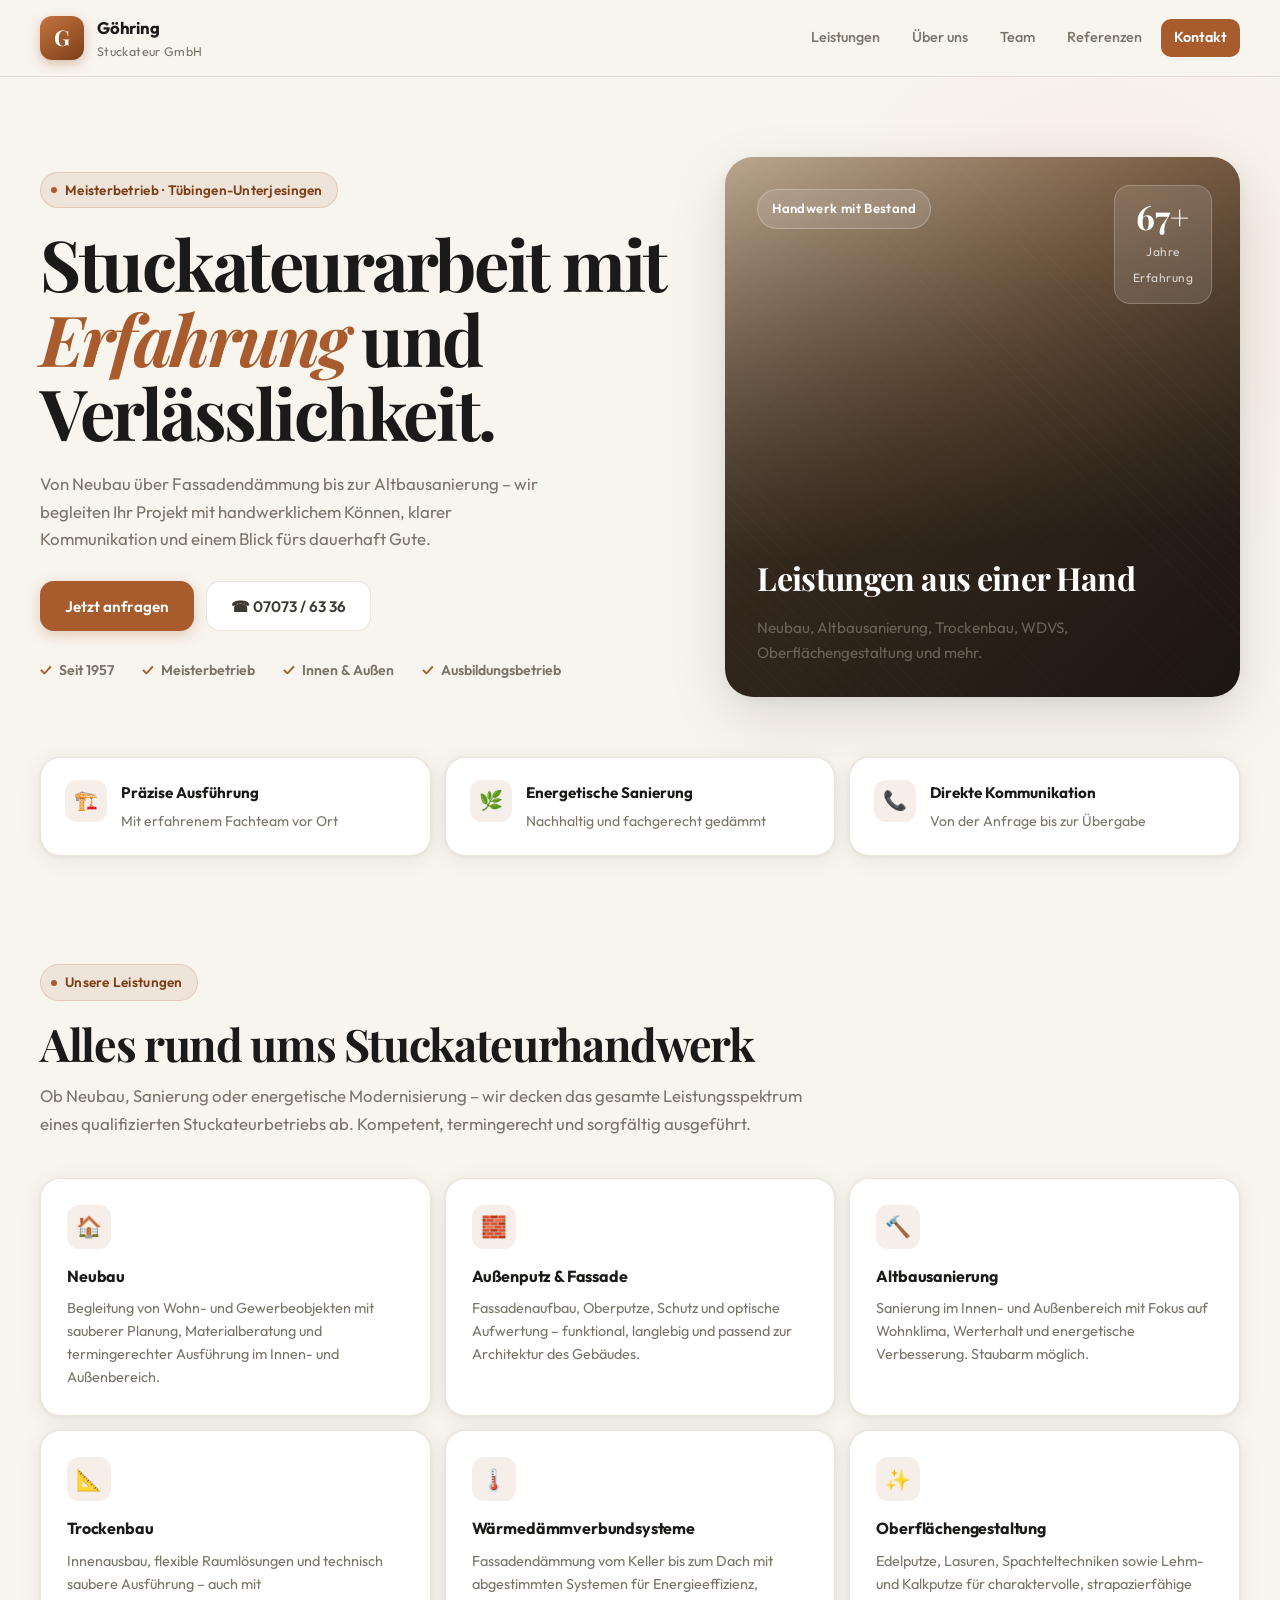
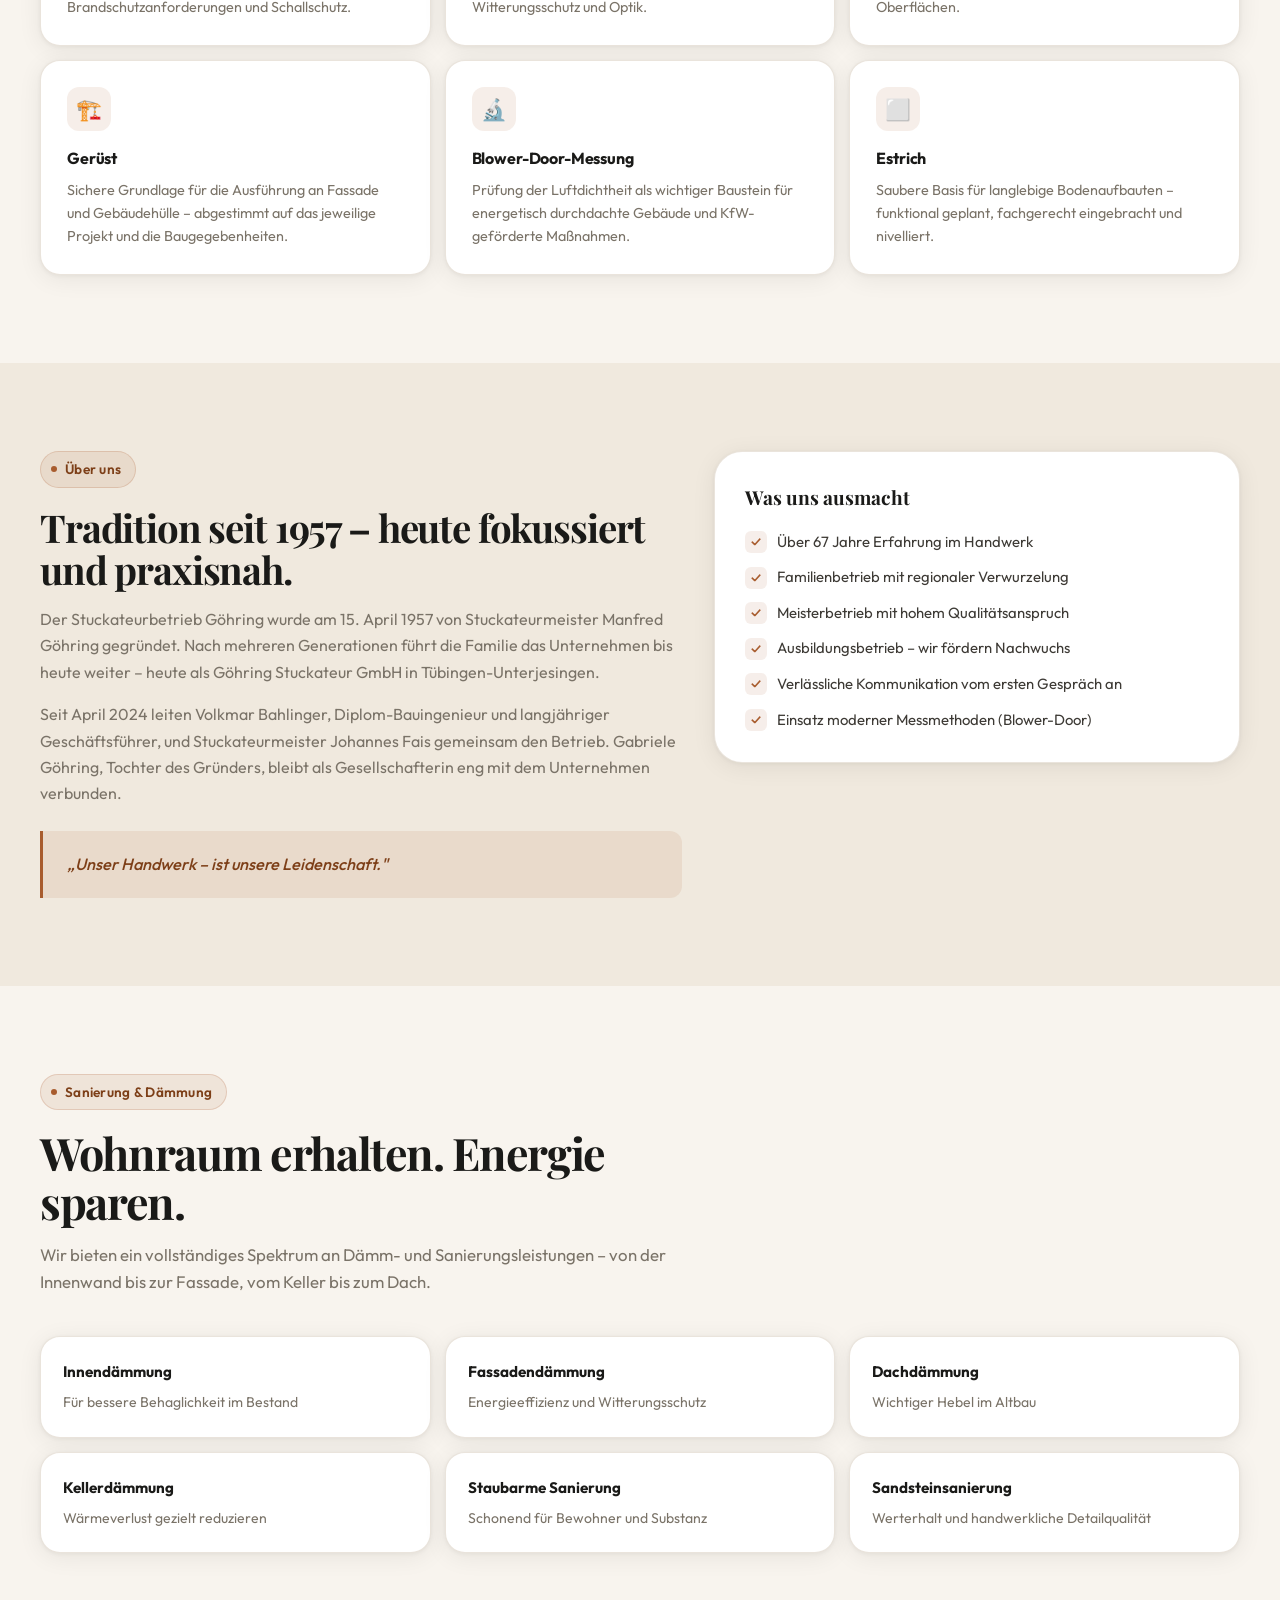
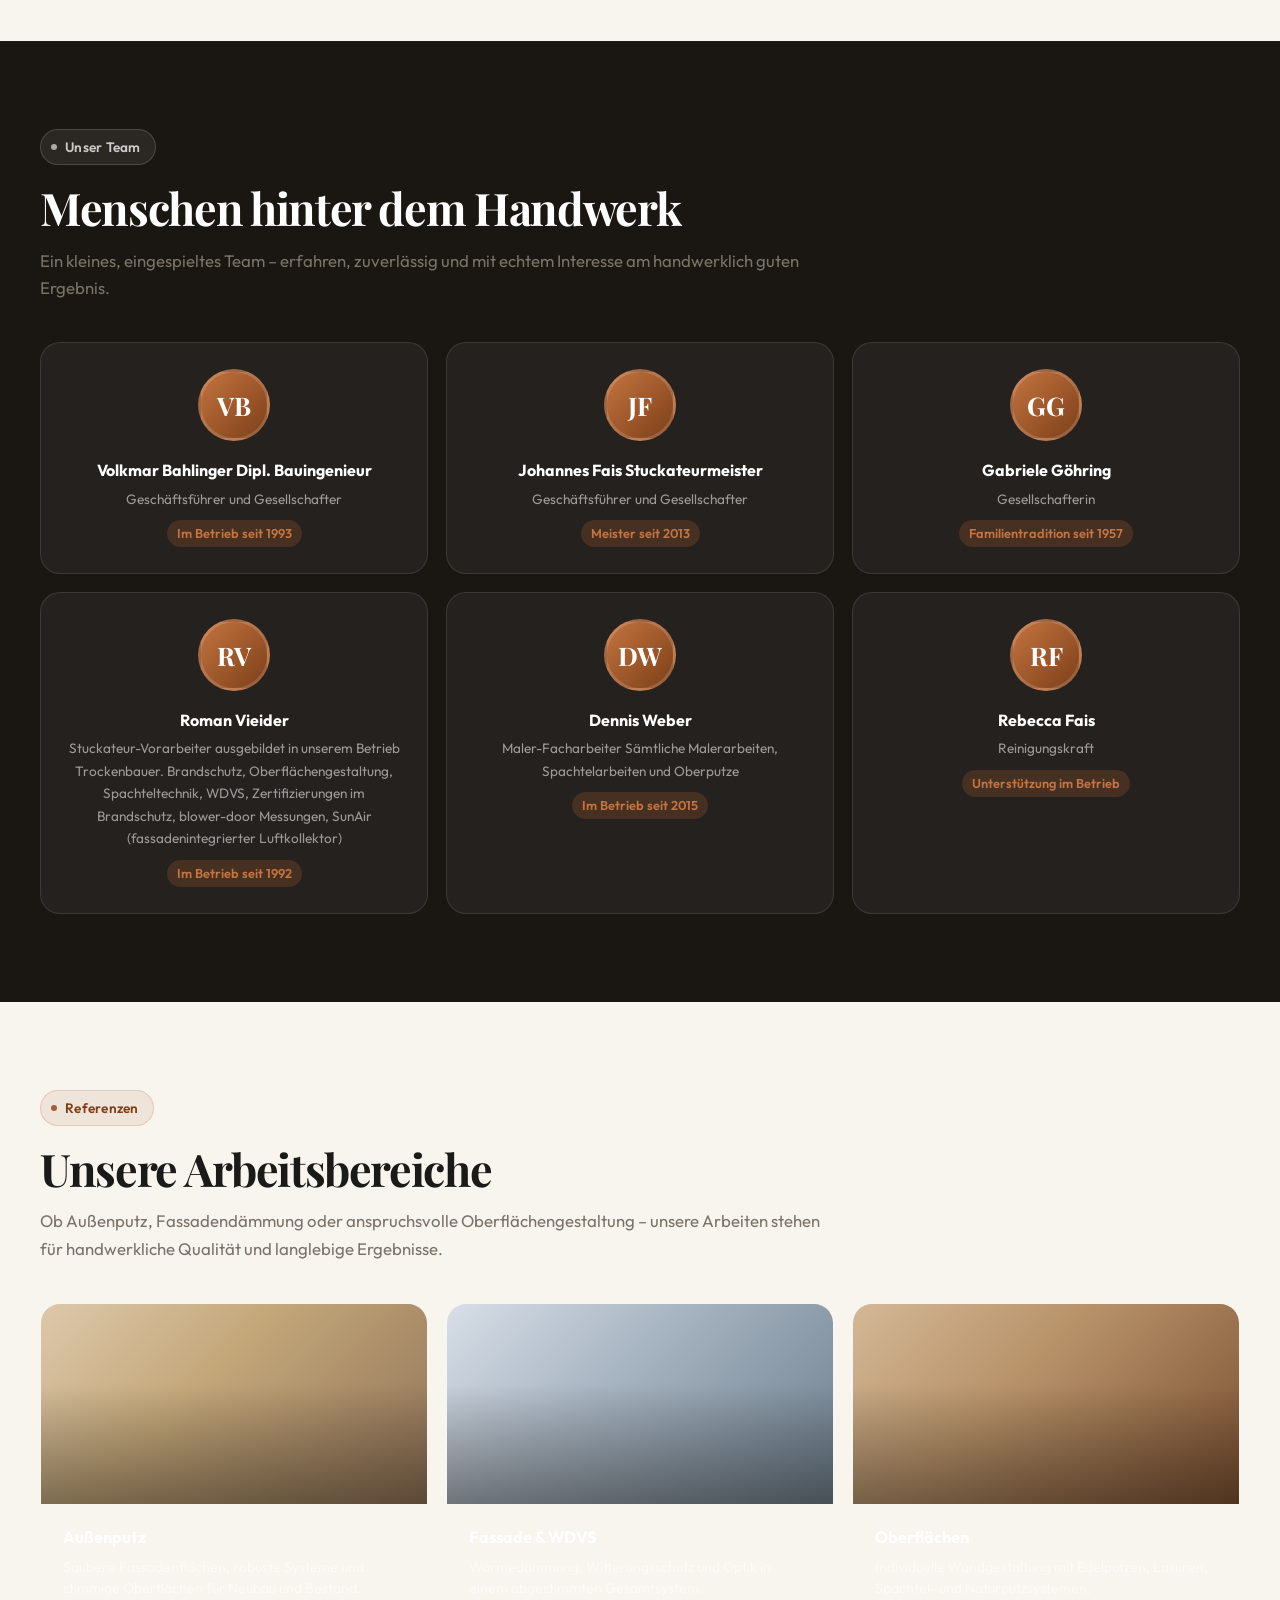
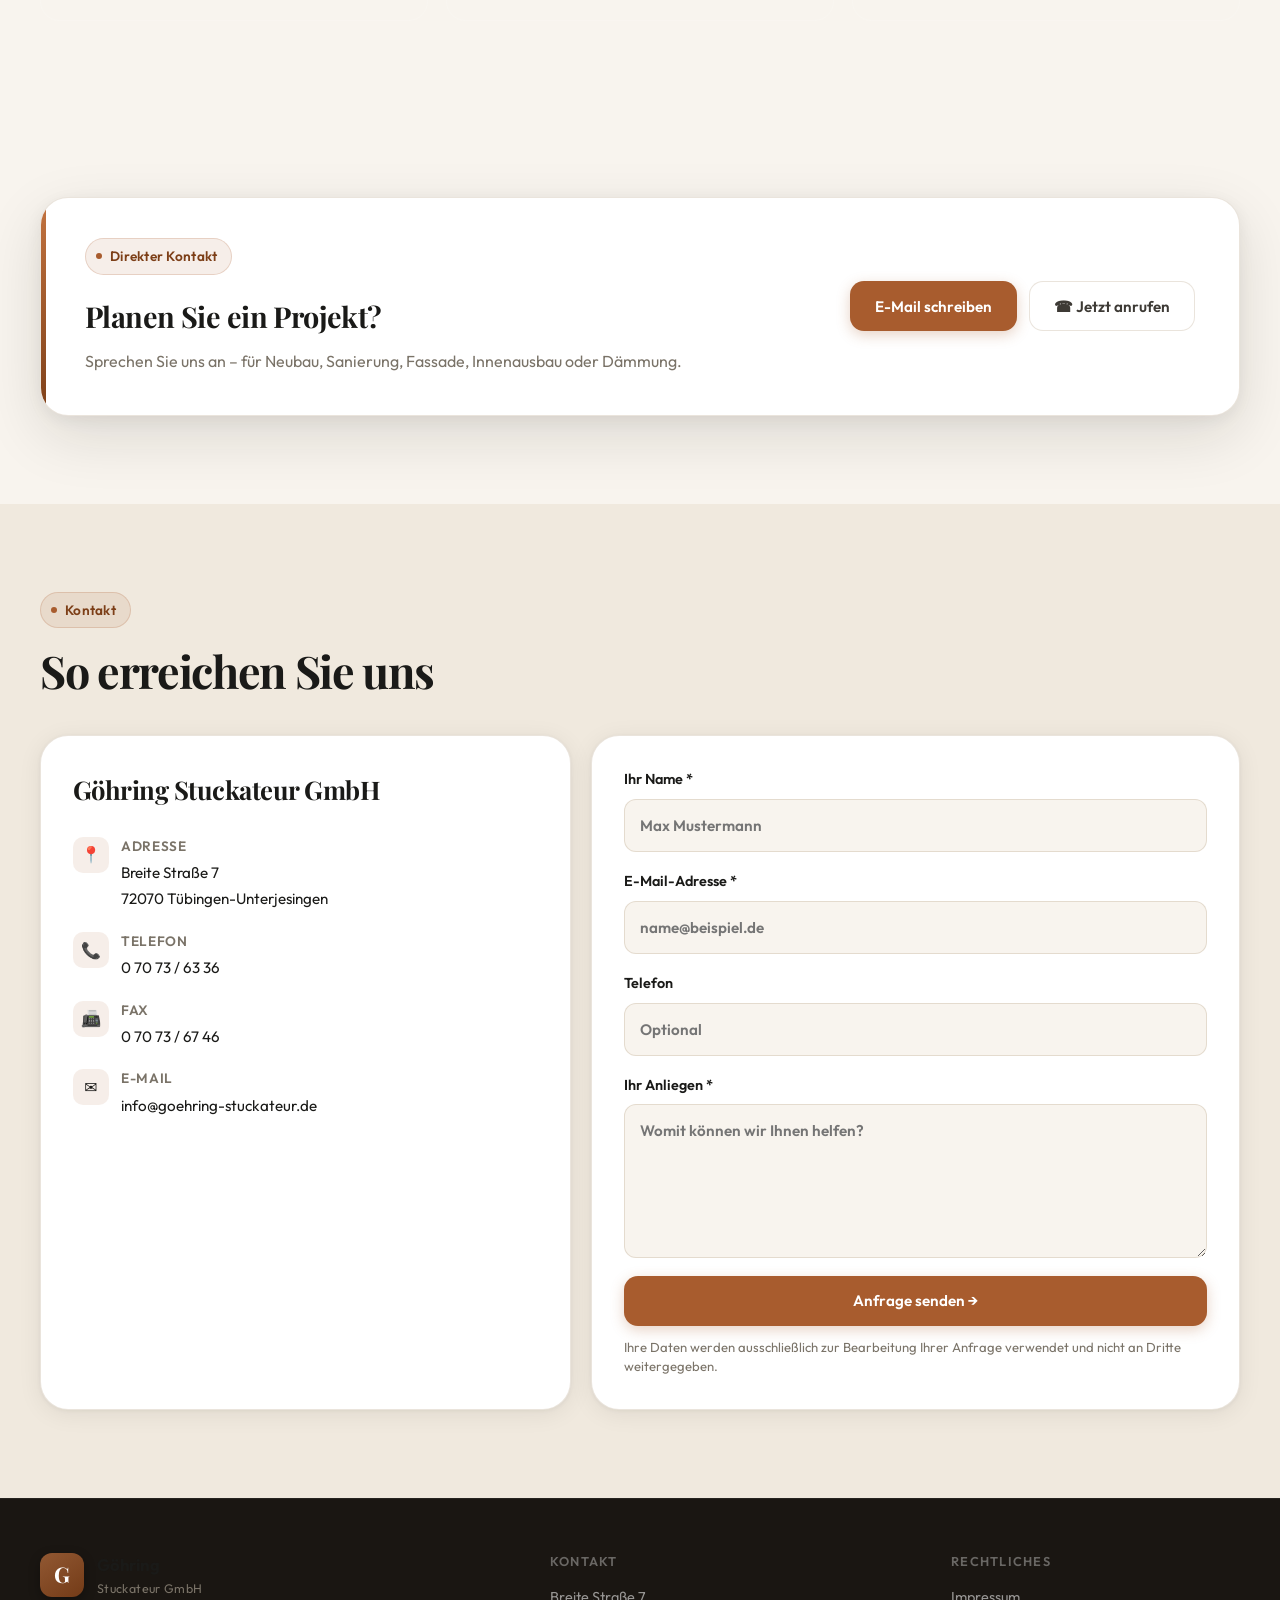
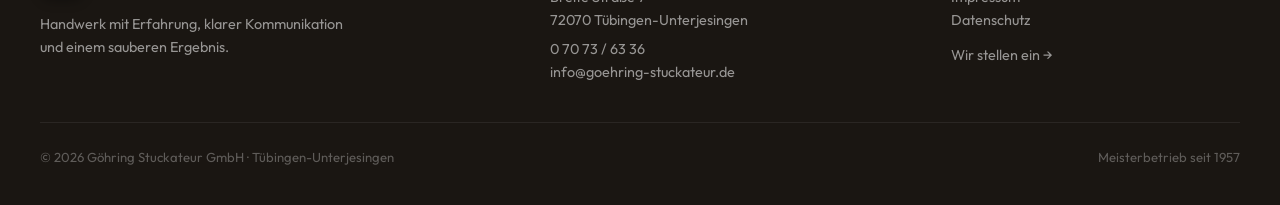
==== index.html @ d92a6312 "index.html aktualisieren" ====
<!DOCTYPE html>
<html lang="de">
<head>
  <meta charset="UTF-8" />
  <meta name="viewport" content="width=device-width, initial-scale=1.0" />
  <title>Göhring Stuckateur GmbH – Stuckateurarbeiten in Tübingen-Unterjesingen</title>
  <meta name="description" content="Göhring Stuckateur GmbH – Ihr Stuckateurbetrieb seit 1957 in Tübingen-Unterjesingen. Neubau, Außenputz, Altbausanierung, Trockenbau, WDVS, Oberflächengestaltung, Gerüst, Blower-Door und Estrich." />
  <link rel="preconnect" href="https://fonts.googleapis.com">
  <link rel="preconnect" href="https://fonts.gstatic.com" crossorigin>
  <link href="https://fonts.googleapis.com/css2?family=Playfair+Display:wght@700;800&family=Outfit:wght@300;400;500;600;700&display=swap" rel="stylesheet">
  <link rel="stylesheet" href="styles.css" />
</head>
<body>

  <header class="site-header">
    <div class="container nav-wrap">
      <a href="#top" class="brand">
        <span class="brand-mark">G</span>
        <span>
          <strong>Göhring</strong>
          <small>Stuckateur GmbH</small>
        </span>
      </a>

      <button class="nav-toggle" aria-label="Menü öffnen" aria-expanded="false">☰</button>

      <nav class="site-nav">
        <a href="#leistungen">Leistungen</a>
        <a href="#ueber-uns">Über uns</a>
        <a href="#team">Team</a>
        <a href="#projekte">Referenzen</a>
        <a href="#kontakt" class="nav-cta">Kontakt</a>
      </nav>
    </div>
  </header>

  <main id="top">

    <!-- HERO -->
    <section class="hero">
      <div class="container hero-grid">
        <div class="hero-copy">
          <div class="eyebrow">Meisterbetrieb · Tübingen-Unterjesingen</div>
          <h1>Stuckateurarbeit mit <em>Erfahrung</em> und Verlässlichkeit.</h1>
          <p>
            Von Neubau über Fassadendämmung bis zur Altbausanierung – wir begleiten Ihr
            Projekt mit handwerklichem Können, klarer Kommunikation und einem Blick
            fürs dauerhaft Gute.
          </p>
          <div class="hero-actions">
            <a class="btn btn-primary" href="#kontakt">Jetzt anfragen</a>
            <a class="btn btn-secondary" href="tel:+4970736336">☎ 07073 / 63 36</a>
          </div>
          <ul class="hero-facts">
            <li>Seit 1957</li>
            <li>Meisterbetrieb</li>
            <li>Innen &amp; Außen</li>
            <li>Ausbildungsbetrieb</li>
          </ul>
        </div>

        <div>
          <div class="hero-image-card">
            <div class="hero-stat">
              <strong>67+</strong>
              <span>Jahre<br>Erfahrung</span>
            </div>
            <span class="badge">Handwerk mit Bestand</span>
            <h2>Leistungen aus einer Hand</h2>
            <p>Neubau, Altbausanierung, Trockenbau, WDVS, Oberflächengestaltung und mehr.</p>
          </div>
        </div>
      </div>
    </section>

    <!-- TRUST BAR -->
    <section class="trust-bar">
      <div class="container trust-grid">
        <div class="trust-item">
          <div class="trust-icon">🏗️</div>
          <div>
            <strong>Präzise Ausführung</strong>
            <span>Mit erfahrenem Fachteam vor Ort</span>
          </div>
        </div>
        <div class="trust-item">
          <div class="trust-icon">🌿</div>
          <div>
            <strong>Energetische Sanierung</strong>
            <span>Nachhaltig und fachgerecht gedämmt</span>
          </div>
        </div>
        <div class="trust-item">
          <div class="trust-icon">📞</div>
          <div>
            <strong>Direkte Kommunikation</strong>
            <span>Von der Anfrage bis zur Übergabe</span>
          </div>
        </div>
      </div>
    </section>

    <!-- LEISTUNGEN -->
    <section id="leistungen" class="section">
      <div class="container">
        <div class="section-head">
          <div class="eyebrow">Unsere Leistungen</div>
          <h2>Alles rund ums Stuckateur­handwerk</h2>
          <p>
            Ob Neubau, Sanierung oder energetische Modernisierung – wir decken das gesamte
            Leistungsspektrum eines qualifizierten Stuckateurbetriebs ab. Kompetent,
            termingerecht und sorgfältig ausgeführt.
          </p>
        </div>

        <div class="cards cards-3">
          <article class="card">
            <div class="card-icon">🏠</div>
            <h3>Neubau</h3>
            <p>Begleitung von Wohn- und Gewerbeobjekten mit sauberer Planung, Materialberatung und termingerechter Ausführung im Innen- und Außenbereich.</p>
          </article>
          <article class="card">
            <div class="card-icon">🧱</div>
            <h3>Außenputz &amp; Fassade</h3>
            <p>Fassadenaufbau, Oberputze, Schutz und optische Aufwertung – funktional, langlebig und passend zur Architektur des Gebäudes.</p>
          </article>
          <article class="card">
            <div class="card-icon">🔨</div>
            <h3>Altbausanierung</h3>
            <p>Sanierung im Innen- und Außenbereich mit Fokus auf Wohnklima, Werterhalt und energetische Verbesserung. Staubarm möglich.</p>
          </article>
          <article class="card">
            <div class="card-icon">📐</div>
            <h3>Trockenbau</h3>
            <p>Innenausbau, flexible Raumlösungen und technisch saubere Ausführung – auch mit Brandschutzanforderungen und Schallschutz.</p>
          </article>
          <article class="card">
            <div class="card-icon">🌡️</div>
            <h3>Wärmedämmverbundsysteme</h3>
            <p>Fassadendämmung vom Keller bis zum Dach mit abgestimmten Systemen für Energieeffizienz, Witterungsschutz und Optik.</p>
          </article>
          <article class="card">
            <div class="card-icon">✨</div>
            <h3>Oberflächengestaltung</h3>
            <p>Edelputze, Lasuren, Spachteltechniken sowie Lehm- und Kalkputze für charaktervolle, strapazierfähige Oberflächen.</p>
          </article>
          <article class="card">
            <div class="card-icon">🏗️</div>
            <h3>Gerüst</h3>
            <p>Sichere Grundlage für die Ausführung an Fassade und Gebäudehülle – abgestimmt auf das jeweilige Projekt und die Baugegebenheiten.</p>
          </article>
          <article class="card">
            <div class="card-icon">🔬</div>
            <h3>Blower-Door-Messung</h3>
            <p>Prüfung der Luftdichtheit als wichtiger Baustein für energetisch durchdachte Gebäude und KfW-geförderte Maßnahmen.</p>
          </article>
          <article class="card">
            <div class="card-icon">⬜</div>
            <h3>Estrich</h3>
            <p>Saubere Basis für langlebige Bodenaufbauten – funktional geplant, fachgerecht eingebracht und nivelliert.</p>
          </article>
        </div>
      </div>
    </section>

    <!-- ÜBER UNS -->
    <section class="section section-alt" id="ueber-uns">
      <div class="container split">
        <div>
          <div class="eyebrow">Über uns</div>
          <h2>Tradition seit 1957 – heute fokussiert und praxisnah.</h2>
          <p>
            Der Stuckateurbetrieb Göhring wurde am 15. April 1957 von Stuckateurmeister
            Manfred Göhring gegründet. Nach mehreren Generationen führt die Familie das
            Unternehmen bis heute weiter – heute als Göhring Stuckateur GmbH in Tübingen-Unterjesingen.
          </p>
          <p>
            Seit April 2024 leiten Volkmar Bahlinger, Diplom-Bauingenieur und langjähriger
            Geschäftsführer, und Stuckateur­meister Johannes Fais gemeinsam den Betrieb.
            Gabriele Göhring, Tochter des Gründers, bleibt als Gesellschafterin eng mit
            dem Unternehmen verbunden.
          </p>
          <div class="firm-quote">
            <p>„Unser Handwerk – ist unsere Leidenschaft."</p>
          </div>
        </div>
        <div class="info-panel">
          <h3>Was uns ausmacht</h3>
          <ul class="check-list">
            <li>Über 67 Jahre Erfahrung im Handwerk</li>
            <li>Familienbetrieb mit regionaler Verwurzelung</li>
            <li>Meisterbetrieb mit hohem Qualitätsanspruch</li>
            <li>Ausbildungsbetrieb – wir fördern Nachwuchs</li>
            <li>Verlässliche Kommunikation vom ersten Gespräch an</li>
            <li>Einsatz moderner Messmethoden (Blower-Door)</li>
          </ul>
        </div>
      </div>
    </section>

    <!-- SANIERUNG -->
    <section class="section" id="sanierung">
      <div class="container">
        <div class="section-head narrow">
          <div class="eyebrow">Sanierung &amp; Dämmung</div>
          <h2>Wohnraum erhalten. Energie sparen.</h2>
          <p>
            Wir bieten ein vollständiges Spektrum an Dämm- und Sanierungsleistungen –
            von der Innenwand bis zur Fassade, vom Keller bis zum Dach.
          </p>
        </div>
        <div class="feature-grid">
          <div class="feature-box"><strong>Innendämmung</strong><span>Für bessere Behaglichkeit im Bestand</span></div>
          <div class="feature-box"><strong>Fassadendämmung</strong><span>Energieeffizienz und Witterungsschutz</span></div>
          <div class="feature-box"><strong>Dachdämmung</strong><span>Wichtiger Hebel im Altbau</span></div>
          <div class="feature-box"><strong>Kellerdämmung</strong><span>Wärmeverlust gezielt reduzieren</span></div>
          <div class="feature-box"><strong>Staubarme Sanierung</strong><span>Schonend für Bewohner und Substanz</span></div>
          <div class="feature-box"><strong>Sandsteinsanierung</strong><span>Werterhalt und handwerkliche Detailqualität</span></div>
        </div>
      </div>
    </section>

    <!-- TEAM -->
    <section class="section section-dark" id="team">
      <div class="container">
        <div class="section-head">
          <div class="eyebrow">Unser Team</div>
          <h2>Menschen hinter dem Handwerk</h2>
          <p>
            Ein kleines, eingespieltes Team – erfahren, zuverlässig und mit echtem Interesse
            am handwerklich guten Ergebnis.
          </p>
        </div>

        <div class="team-grid">
          <div class="team-card">
            <div class="team-avatar">VB</div>
            <h3>Volkmar Bahlinger
Dipl. Bauingenieur</h3>
            <div class="role">Geschäftsführer und Gesellschafter</div>
            <span class="since">Im Betrieb seit 1993</span>
          </div>
          <div class="team-card">
            <div class="team-avatar">JF</div>
            <h3>Johannes Fais
Stuckateurmeister</h3>
            <div class="role">Geschäftsführer und Gesellschafter</div>
            <span class="since">Meister seit 2013</span>
          </div>
          <div class="team-card">
            <div class="team-avatar">GG</div>
            <h3>Gabriele Göhring</h3>
            <div class="role">Gesellschafterin</div>
            <span class="since">Familientradition seit 1957</span>
          </div>
          <div class="team-card">
            <div class="team-avatar">RV</div>
            <h3>Roman Vieider</h3>
            <div class="role">Stuckateur-Vorarbeiter ausgebildet
in unserem Betrieb Trockenbauer.
Brandschutz, Oberflächengestaltung, Spachteltechnik, WDVS,
Zertifizierungen im Brandschutz,
blower-door Messungen, SunAir
(fassadenintegrierter Luftkollektor)</div>
            <span class="since">Im Betrieb seit 1992</span>
          </div>
          <div class="team-card">
            <div class="team-avatar">DW</div>
            <h3>Dennis Weber</h3>
            <div class="role">Maler-Facharbeiter Sämtliche Malerarbeiten, Spachtelarbeiten und Oberputze</div>
            <span class="since">Im Betrieb seit 2015</span>
          </div>
          <div class="team-card">
            <div class="team-avatar">RF</div>
            <h3>Rebecca Fais</h3>
            <div class="role">Reinigungskraft</div>
            <span class="since">Unterstützung im Betrieb</span>
          </div>
        </div>
      </div>
    </section>

    <!-- PROJEKTE -->
    <section class="section" id="projekte">
      <div class="container">
        <div class="section-head">
          <div class="eyebrow">Referenzen</div>
          <h2>Unsere Arbeitsbereiche</h2>
          <p>
            Ob Außenputz, Fassadendämmung oder anspruchsvolle Oberflächengestaltung –
            unsere Arbeiten stehen für handwerkliche Qualität und langlebige Ergebnisse.
          </p>
        </div>
      </div>

      <div class="container">
        <div class="project-grid">
          <article class="project-card">
            <div class="project-visual project-1"></div>
            <div class="project-copy">
              <h3>Außenputz</h3>
              <p>Saubere Fassadenflächen, robuste Systeme und stimmige Oberflächen für Neubau und Bestand.</p>
            </div>
          </article>
          <article class="project-card">
            <div class="project-visual project-2"></div>
            <div class="project-copy">
              <h3>Fassade &amp; WDVS</h3>
              <p>Wärmedämmung, Witterungsschutz und Optik in einem abgestimmten Gesamtsystem.</p>
            </div>
          </article>
          <article class="project-card">
            <div class="project-visual project-3"></div>
            <div class="project-copy">
              <h3>Oberflächen</h3>
              <p>Individuelle Wandgestaltung mit Edelputzen, Lasuren, Spachtel- und Naturputzsystemen.</p>
            </div>
          </article>
        </div>
      </div>
    </section>

    <!-- CTA -->
    <section class="section">
      <div class="container">
        <div class="cta-panel">
          <div>
            <div class="eyebrow">Direkter Kontakt</div>
            <h2>Planen Sie ein Projekt?</h2>
            <p>Sprechen Sie uns an – für Neubau, Sanierung, Fassade, Innenausbau oder Dämmung.</p>
          </div>
          <div class="cta-actions">
            <a class="btn btn-primary" href="mailto:info@goehring-stuckateur.de">E-Mail schreiben</a>
            <a class="btn btn-secondary" href="tel:+4970736336">☎ Jetzt anrufen</a>
          </div>
        </div>
      </div>
    </section>

    <!-- KONTAKT -->
    <section id="kontakt" class="section section-alt">
      <div class="container">
        <div class="section-head narrow">
          <div class="eyebrow">Kontakt</div>
          <h2>So erreichen Sie uns</h2>
        </div>
        <div class="contact-grid">
          <div class="contact-card">
            <h2>Göhring Stuckateur GmbH</h2>

            <div class="contact-detail">
              <div class="contact-detail-icon">📍</div>
              <div>
                <strong>Adresse</strong>
                <span>Breite Straße 7<br>72070 Tübingen-Unterjesingen</span>
              </div>
            </div>

            <div class="contact-detail">
              <div class="contact-detail-icon">📞</div>
              <div>
                <strong>Telefon</strong>
                <a href="tel:+4970736336">0 70 73 / 63 36</a>
              </div>
            </div>

            <div class="contact-detail">
              <div class="contact-detail-icon">📠</div>
              <div>
                <strong>Fax</strong>
                <span>0 70 73 / 67 46</span>
              </div>
            </div>

            <div class="contact-detail">
              <div class="contact-detail-icon">✉️</div>
              <div>
                <strong>E-Mail</strong>
                <a href="mailto:info@goehring-stuckateur.de">info@goehring-stuckateur.de</a>
              </div>
            </div>
          </div>

          <form class="contact-form" onsubmit="handleFormSubmit(event)">
            <label>
              Ihr Name *
              <input type="text" name="name" placeholder="Max Mustermann" required>
            </label>
            <label>
              E-Mail-Adresse *
              <input type="email" name="email" placeholder="name@beispiel.de" required>
            </label>
            <label>
              Telefon
              <input type="text" name="phone" placeholder="Optional">
            </label>
            <label>
              Ihr Anliegen *
              <textarea name="message" rows="5" placeholder="Womit können wir Ihnen helfen?" required></textarea>
            </label>
            <button class="btn btn-primary" type="submit">Anfrage senden →</button>
            <p class="form-note">
              Ihre Daten werden ausschließlich zur Bearbeitung Ihrer Anfrage verwendet
              und nicht an Dritte weitergegeben.
            </p>
          </form>
        </div>
      </div>
    </section>

  </main>

  <footer class="site-footer">
    <div class="container">
      <div class="footer-grid">
        <div>
          <a href="#top" class="brand footer-brand">
            <span class="brand-mark">G</span>
            <span>
              <strong>Göhring</strong>
              <small>Stuckateur GmbH</small>
            </span>
          </a>
          <p class="footer-tagline">
            Handwerk mit Erfahrung, klarer Kommunikation<br>und einem sauberen Ergebnis.
          </p>
        </div>
        <div>
          <h4>Kontakt</h4>
          <p>Breite Straße 7<br>72070 Tübingen-Unterjesingen</p>
          <p>
            <a href="tel:+4970736336">0 70 73 / 63 36</a><br>
            <a href="mailto:info@goehring-stuckateur.de">info@goehring-stuckateur.de</a>
          </p>
        </div>
        <div>
          <h4>Rechtliches</h4>
          <p>
            <a href="impressum.html">Impressum</a><br>
            <a href="datenschutz.html">Datenschutz</a>
          </p>
          <p style="margin-top:12px">
            <a href="tel:+4970736336">Wir stellen ein →</a>
          </p>
        </div>
      </div>
      <div class="footer-divider">
        <div class="footer-bottom">
          <span>© 2026 Göhring Stuckateur GmbH · Tübingen-Unterjesingen</span>
          <span>Meisterbetrieb seit 1957</span>
        </div>
      </div>
    </div>
  </footer>

  <script src="script.js"></script>
</body>
</html>
---- styles.css ----
@import url('https://fonts.googleapis.com/css2?family=Playfair+Display:wght@700;800&family=Outfit:wght@300;400;500;600;700&display=swap');

:root {
  /* Warmes Handwerk-Farbschema */
  --bg: #f8f4ee;
  --bg-warm: #f0e9de;
  --surface: #ffffff;
  --surface-2: #f5f0e8;
  --text: #1a1a18;
  --text-secondary: #3d3a35;
  --muted: #7a7368;
  --line: rgba(26, 26, 24, 0.1);
  --line-warm: rgba(140, 105, 65, 0.18);

  /* Accent: Tiefes Terrakotta / Lehm */
  --accent: #a85c2e;
  --accent-dark: #7d3f18;
  --accent-light: rgba(168, 92, 46, 0.1);
  --accent-mid: #c47440;

  /* Dunkel: Tiefschwarz-braun */
  --dark: #1a1612;
  --dark-2: #251f1a;
  --dark-3: #2f2720;

  /* Sand / Stein-Töne */
  --stone-1: #e8dece;
  --stone-2: #d4c8b4;
  --stone-3: #bfb09a;

  --radius: 20px;
  --radius-lg: 28px;
  --shadow: 0 4px 24px rgba(26, 22, 18, 0.07), 0 1px 4px rgba(26, 22, 18, 0.05);
  --shadow-lg: 0 20px 60px rgba(26, 22, 18, 0.12), 0 4px 16px rgba(26, 22, 18, 0.06);
}

* { box-sizing: border-box; }
html { scroll-behavior: smooth; }

body {
  margin: 0;
  font-family: 'Outfit', system-ui, sans-serif;
  background: var(--bg);
  color: var(--text);
  line-height: 1.65;
  font-size: 16px;
  -webkit-font-smoothing: antialiased;
}

img { max-width: 100%; display: block; }
a { color: inherit; text-decoration: none; }

.container {
  width: min(1200px, calc(100% - 40px));
  margin: 0 auto;
}

/* ── HEADER ── */
.site-header {
  position: sticky;
  top: 0;
  z-index: 100;
  backdrop-filter: blur(18px) saturate(1.3);
  -webkit-backdrop-filter: blur(18px) saturate(1.3);
  background: rgba(248, 244, 238, 0.88);
  border-bottom: 1px solid var(--line-warm);
}

.nav-wrap {
  display: flex;
  align-items: center;
  justify-content: space-between;
  gap: 24px;
  min-height: 76px;
}

.brand {
  display: inline-flex;
  align-items: center;
  gap: 13px;
  font-family: 'Outfit', sans-serif;
}

.brand strong {
  display: block;
  font-size: 1.05rem;
  font-weight: 700;
  letter-spacing: -0.01em;
  color: var(--text);
}

.brand small {
  display: block;
  font-size: 0.78rem;
  color: var(--muted);
  font-weight: 400;
  letter-spacing: 0.03em;
}

.brand-mark {
  width: 44px;
  height: 44px;
  border-radius: 12px;
  display: grid;
  place-items: center;
  background: linear-gradient(145deg, var(--accent-mid), var(--accent-dark));
  color: white;
  font-family: 'Playfair Display', serif;
  font-weight: 700;
  font-size: 1.35rem;
  letter-spacing: -0.02em;
  box-shadow: 0 4px 12px rgba(168, 92, 46, 0.35);
  flex-shrink: 0;
}

.site-nav {
  display: flex;
  gap: 6px;
  align-items: center;
}

.site-nav a {
  color: var(--muted);
  font-weight: 500;
  font-size: 0.9rem;
  padding: 7px 13px;
  border-radius: 10px;
  transition: color 0.2s, background 0.2s;
}

.site-nav a:hover {
  color: var(--text);
  background: var(--accent-light);
}

.site-nav a.nav-cta {
  background: var(--accent);
  color: white;
  font-weight: 600;
}

.site-nav a.nav-cta:hover {
  background: var(--accent-dark);
}

.nav-toggle {
  display: none;
  border: 0;
  background: transparent;
  font-size: 1.5rem;
  cursor: pointer;
  padding: 6px;
  color: var(--text);
}

/* ── HERO ── */
.hero {
  padding: 80px 0 60px;
  position: relative;
  overflow: hidden;
}

.hero::before {
  content: '';
  position: absolute;
  top: -80px;
  right: -120px;
  width: 600px;
  height: 600px;
  border-radius: 50%;
  background: radial-gradient(circle, rgba(196, 116, 64, 0.07) 0%, transparent 70%);
  pointer-events: none;
}

.hero-grid {
  display: grid;
  grid-template-columns: 1.1fr 0.9fr;
  gap: 56px;
  align-items: center;
}

.eyebrow {
  display: inline-flex;
  align-items: center;
  gap: 8px;
  margin-bottom: 18px;
  padding: 6px 14px 6px 10px;
  border-radius: 999px;
  background: var(--accent-light);
  border: 1px solid rgba(168, 92, 46, 0.2);
  color: var(--accent-dark);
  font-weight: 600;
  font-size: 0.85rem;
  letter-spacing: 0.02em;
}

.eyebrow::before {
  content: '';
  width: 6px;
  height: 6px;
  border-radius: 50%;
  background: var(--accent);
  flex-shrink: 0;
}

.hero h1 {
  margin: 0 0 20px;
  line-height: 1.06;
  letter-spacing: -0.035em;
  font-family: 'Playfair Display', serif;
  font-size: clamp(2.6rem, 5.5vw, 4.8rem);
  color: var(--text);
}

.hero h1 em {
  font-style: italic;
  color: var(--accent);
}

.hero p {
  color: var(--muted);
  font-size: 1.05rem;
  max-width: 520px;
  margin: 0 0 28px;
}

.hero-actions {
  display: flex;
  gap: 12px;
  flex-wrap: wrap;
}

.btn {
  display: inline-flex;
  align-items: center;
  gap: 8px;
  justify-content: center;
  min-height: 50px;
  padding: 0 24px;
  border-radius: 14px;
  font-weight: 600;
  font-size: 0.95rem;
  border: 1px solid transparent;
  transition: all 0.2s ease;
  cursor: pointer;
  font-family: 'Outfit', sans-serif;
}

.btn-primary {
  background: var(--accent);
  color: #fff;
  box-shadow: 0 4px 14px rgba(168, 92, 46, 0.28);
}

.btn-primary:hover {
  background: var(--accent-dark);
  box-shadow: 0 6px 20px rgba(168, 92, 46, 0.4);
  transform: translateY(-1px);
}

.btn-secondary {
  background: var(--surface);
  border-color: var(--line-warm);
  color: var(--text-secondary);
}

.btn-secondary:hover {
  background: var(--surface-2);
  border-color: var(--stone-2);
  transform: translateY(-1px);
}

.hero-facts {
  display: flex;
  gap: 28px;
  flex-wrap: wrap;
  padding: 0;
  margin: 28px 0 0;
  list-style: none;
}

.hero-facts li {
  display: flex;
  align-items: center;
  gap: 7px;
  color: var(--muted);
  font-weight: 600;
  font-size: 0.88rem;
}

.hero-facts li::before {
  content: '✓';
  color: var(--accent);
  font-weight: 700;
}

/* Hero-Karte rechts */
.hero-image-card {
  border-radius: var(--radius-lg);
  min-height: 540px;
  padding: 32px;
  color: #fff;
  display: flex;
  flex-direction: column;
  justify-content: flex-end;
  position: relative;
  overflow: hidden;
  background:
    linear-gradient(175deg, rgba(16,12,8,0.08) 0%, rgba(16,12,8,0.72) 70%),
    linear-gradient(135deg, #c9b49a 0%, #8a6b4e 45%, #3a2f26 100%);
  box-shadow: var(--shadow-lg);
}

.hero-image-card::before {
  content: '';
  position: absolute;
  inset: 0;
  background: 
    repeating-linear-gradient(
      45deg,
      rgba(255,255,255,0.015) 0px,
      rgba(255,255,255,0.015) 1px,
      transparent 1px,
      transparent 12px
    );
  pointer-events: none;
}

.badge {
  align-self: start;
  margin-bottom: auto;
  background: rgba(255,255,255,0.12);
  border: 1px solid rgba(255,255,255,0.25);
  backdrop-filter: blur(8px);
  padding: 8px 14px;
  border-radius: 999px;
  font-weight: 600;
  font-size: 0.82rem;
  letter-spacing: 0.03em;
}

.hero-image-card h2 {
  margin: 0 0 10px;
  font-family: 'Playfair Display', serif;
  font-size: 2rem;
  letter-spacing: -0.02em;
}

.hero-image-card p {
  margin: 0;
  opacity: 0.8;
  font-size: 0.95rem;
}

/* Jahres-Zähler innerhalb der Karte */
.hero-stat {
  position: absolute;
  top: 28px;
  right: 28px;
  background: rgba(255,255,255,0.12);
  border: 1px solid rgba(255,255,255,0.22);
  backdrop-filter: blur(10px);
  border-radius: 16px;
  padding: 14px 18px;
  text-align: center;
}

.hero-stat strong {
  display: block;
  font-family: 'Playfair Display', serif;
  font-size: 2.1rem;
  font-weight: 700;
  line-height: 1;
  margin-bottom: 3px;
}

.hero-stat span {
  font-size: 0.75rem;
  opacity: 0.75;
  letter-spacing: 0.04em;
}

/* ── TRUST BAR ── */
.trust-bar {
  padding: 0 0 20px;
}

.trust-grid {
  display: grid;
  grid-template-columns: repeat(3, 1fr);
  gap: 14px;
}

.trust-item {
  background: var(--surface);
  border: 1px solid var(--line-warm);
  border-radius: var(--radius);
  padding: 22px 24px;
  box-shadow: var(--shadow);
  display: flex;
  align-items: flex-start;
  gap: 14px;
}

.trust-icon {
  width: 42px;
  height: 42px;
  border-radius: 12px;
  background: var(--accent-light);
  display: grid;
  place-items: center;
  font-size: 1.2rem;
  flex-shrink: 0;
}

.trust-item strong {
  display: block;
  font-weight: 700;
  font-size: 0.95rem;
  margin-bottom: 2px;
}

.trust-item span {
  color: var(--muted);
  font-size: 0.88rem;
}

/* ── SECTIONS ── */
.section {
  padding: 88px 0;
}

.section-alt {
  background: var(--bg-warm);
}

.section-dark {
  background: var(--dark);
  color: #fff;
}

.section-dark .muted,
.section-dark p { color: rgba(255,255,255,0.65); }

.section-dark .eyebrow {
  background: rgba(255,255,255,0.08);
  border-color: rgba(255,255,255,0.15);
  color: rgba(255,255,255,0.75);
}

.section-dark .eyebrow::before {
  background: rgba(255,255,255,0.6);
}

.section-head {
  margin-bottom: 40px;
  max-width: 800px;
}

.section-head.narrow {
  max-width: 680px;
}

.section-head h2 {
  margin: 0 0 14px;
  font-family: 'Playfair Display', serif;
  font-size: clamp(2rem, 3.5vw, 3rem);
  letter-spacing: -0.03em;
  line-height: 1.1;
}

.section-head p {
  color: var(--muted);
  font-size: 1.05rem;
  margin: 0;
}

/* ── LEISTUNGEN ── */
.cards {
  display: grid;
  gap: 14px;
}

.cards-3 {
  grid-template-columns: repeat(3, minmax(0, 1fr));
}

.card {
  background: var(--surface);
  border: 1px solid var(--line-warm);
  border-radius: var(--radius);
  padding: 26px;
  box-shadow: var(--shadow);
  transition: box-shadow 0.2s, transform 0.2s, border-color 0.2s;
}

.card:hover {
  box-shadow: var(--shadow-lg);
  transform: translateY(-2px);
  border-color: rgba(168, 92, 46, 0.25);
}

.card-icon {
  width: 44px;
  height: 44px;
  border-radius: 12px;
  background: var(--accent-light);
  display: grid;
  place-items: center;
  font-size: 1.3rem;
  margin-bottom: 14px;
}

.card h3 {
  margin: 0 0 8px;
  font-size: 1rem;
  font-weight: 700;
  letter-spacing: -0.01em;
}

.card p {
  color: var(--muted);
  font-size: 0.9rem;
  margin: 0;
  line-height: 1.6;
}

/* ── ÜBER UNS ── */
.split {
  display: grid;
  grid-template-columns: 1.1fr 0.9fr;
  gap: 32px;
  align-items: start;
}

.split h2 {
  margin: 0 0 16px;
  font-family: 'Playfair Display', serif;
  font-size: clamp(1.9rem, 3vw, 2.8rem);
  letter-spacing: -0.03em;
  line-height: 1.1;
}

.split p {
  color: var(--muted);
  margin: 0 0 16px;
}

.info-panel {
  background: var(--surface);
  border: 1px solid var(--line-warm);
  border-radius: var(--radius-lg);
  box-shadow: var(--shadow);
  padding: 30px;
}

.info-panel h3 {
  margin: 0 0 16px;
  font-family: 'Playfair Display', serif;
  font-size: 1.2rem;
}

.check-list {
  margin: 0;
  padding: 0;
  list-style: none;
  display: flex;
  flex-direction: column;
  gap: 11px;
}

.check-list li {
  display: flex;
  align-items: center;
  gap: 10px;
  font-size: 0.93rem;
  color: var(--text-secondary);
}

.check-list li::before {
  content: '✓';
  width: 22px;
  height: 22px;
  border-radius: 6px;
  background: var(--accent-light);
  color: var(--accent);
  font-weight: 700;
  font-size: 0.75rem;
  display: grid;
  place-items: center;
  flex-shrink: 0;
}

/* Team-Quote */
.firm-quote {
  margin-top: 24px;
  padding: 20px 24px;
  border-left: 3px solid var(--accent);
  background: var(--accent-light);
  border-radius: 0 12px 12px 0;
}

.firm-quote p {
  margin: 0;
  color: var(--accent-dark) !important;
  font-style: italic;
  font-weight: 500;
  font-size: 1.02rem;
}

/* ── TEAM ── */
.team-grid {
  display: grid;
  grid-template-columns: repeat(3, 1fr);
  gap: 18px;
}

.team-card {
  background: rgba(255,255,255,0.05);
  border: 1px solid rgba(255,255,255,0.1);
  border-radius: var(--radius);
  padding: 26px;
  text-align: center;
}

.team-avatar {
  width: 72px;
  height: 72px;
  border-radius: 50%;
  background: linear-gradient(135deg, var(--accent-mid), var(--accent-dark));
  display: grid;
  place-items: center;
  margin: 0 auto 16px;
  font-family: 'Playfair Display', serif;
  font-size: 1.6rem;
  font-weight: 700;
  color: white;
  border: 3px solid rgba(255,255,255,0.15);
}

.team-card h3 {
  margin: 0 0 4px;
  font-size: 1rem;
  font-weight: 700;
  color: #fff;
}

.team-card .role {
  color: rgba(255,255,255,0.55);
  font-size: 0.85rem;
}

.team-card .since {
  display: inline-block;
  margin-top: 10px;
  padding: 3px 10px;
  border-radius: 999px;
  background: rgba(168,92,46,0.25);
  color: var(--accent-mid);
  font-size: 0.8rem;
  font-weight: 600;
}

/* ── SANIERUNG ── */
.feature-grid {
  display: grid;
  grid-template-columns: repeat(3, 1fr);
  gap: 14px;
}

.feature-box {
  background: var(--surface);
  border: 1px solid var(--line-warm);
  border-radius: var(--radius);
  box-shadow: var(--shadow);
  padding: 22px;
  transition: border-color 0.2s;
}

.feature-box:hover {
  border-color: rgba(168, 92, 46, 0.3);
}

.feature-box strong {
  display: block;
  font-weight: 700;
  margin-bottom: 4px;
  font-size: 0.95rem;
}

.feature-box span {
  color: var(--muted);
  font-size: 0.88rem;
}

/* ── PROJEKTE ── */
.project-grid {
  display: grid;
  grid-template-columns: repeat(3, 1fr);
  gap: 18px;
}

.project-card {
  background: rgba(255,255,255,0.04);
  border: 1px solid rgba(255,255,255,0.1);
  border-radius: var(--radius);
  overflow: hidden;
  transition: transform 0.2s, border-color 0.2s;
}

.project-card:hover {
  transform: translateY(-3px);
  border-color: rgba(255,255,255,0.2);
}

.project-visual {
  min-height: 200px;
  position: relative;
  overflow: hidden;
}

.project-visual::after {
  content: '';
  position: absolute;
  inset: 0;
  background: linear-gradient(180deg, transparent 40%, rgba(16,12,8,0.4));
}

.project-1 { background-image: linear-gradient(135deg, #ddc8ab 0%, #c4a87a 40%, #8e7055 100%); }
.project-2 { background-image: linear-gradient(135deg, #d8dfe8 0%, #a8b5c2 40%, #6b7d8c 100%); }
.project-3 { background-image: linear-gradient(135deg, #d4b896 0%, #b8936a 40%, #7a4f30 100%); }

.project-copy {
  padding: 20px 22px;
}

.project-copy h3 {
  margin: 0 0 6px;
  font-size: 1.02rem;
  font-weight: 700;
  color: #fff;
}

.project-copy p {
  margin: 0;
  font-size: 0.88rem;
  color: rgba(255,255,255,0.6);
  line-height: 1.55;
}

/* ── CTA ── */
.cta-panel {
  background: var(--surface);
  border: 1px solid var(--line-warm);
  border-radius: var(--radius-lg);
  box-shadow: var(--shadow-lg);
  padding: 40px 44px;
  display: flex;
  align-items: center;
  justify-content: space-between;
  gap: 32px;
  position: relative;
  overflow: hidden;
}

.cta-panel::before {
  content: '';
  position: absolute;
  left: 0;
  top: 0;
  bottom: 0;
  width: 5px;
  background: linear-gradient(180deg, var(--accent-mid), var(--accent-dark));
  border-radius: 4px 0 0 4px;
}

.cta-panel h2 {
  margin: 0 0 8px;
  font-family: 'Playfair Display', serif;
  font-size: 1.8rem;
  letter-spacing: -0.02em;
}

.cta-panel p {
  color: var(--muted);
  margin: 0;
}

.cta-actions {
  display: flex;
  gap: 12px;
  flex-wrap: wrap;
  flex-shrink: 0;
}

/* ── KONTAKT ── */
.contact-grid {
  display: grid;
  grid-template-columns: 0.9fr 1.1fr;
  gap: 20px;
}

.contact-card {
  background: var(--surface);
  border: 1px solid var(--line-warm);
  border-radius: var(--radius-lg);
  box-shadow: var(--shadow);
  padding: 32px;
}

.contact-card h2 {
  margin: 0 0 24px;
  font-family: 'Playfair Display', serif;
  font-size: 1.6rem;
  letter-spacing: -0.02em;
}

.contact-detail {
  display: flex;
  align-items: flex-start;
  gap: 12px;
  margin-bottom: 18px;
}

.contact-detail:last-child {
  margin-bottom: 0;
}

.contact-detail-icon {
  width: 36px;
  height: 36px;
  border-radius: 10px;
  background: var(--accent-light);
  display: grid;
  place-items: center;
  font-size: 1rem;
  flex-shrink: 0;
  margin-top: 2px;
}

.contact-detail strong {
  display: block;
  font-weight: 600;
  font-size: 0.85rem;
  color: var(--muted);
  text-transform: uppercase;
  letter-spacing: 0.05em;
  margin-bottom: 2px;
}

.contact-detail span, .contact-detail a {
  color: var(--text);
  font-size: 0.95rem;
}

.contact-detail a:hover {
  color: var(--accent);
}

.contact-form {
  background: var(--surface);
  border: 1px solid var(--line-warm);
  border-radius: var(--radius-lg);
  box-shadow: var(--shadow);
  padding: 32px;
  display: grid;
  gap: 18px;
}

.contact-form label {
  display: grid;
  gap: 7px;
  font-weight: 600;
  font-size: 0.9rem;
}

.contact-form input,
.contact-form textarea {
  width: 100%;
  border: 1.5px solid var(--line-warm);
  border-radius: 12px;
  padding: 13px 15px;
  font: inherit;
  font-size: 0.95rem;
  background: var(--bg);
  color: var(--text);
  transition: border-color 0.2s, box-shadow 0.2s;
  outline: none;
}

.contact-form input:focus,
.contact-form textarea:focus {
  border-color: var(--accent);
  box-shadow: 0 0 0 3px rgba(168, 92, 46, 0.12);
  background: var(--surface);
}

.contact-form textarea {
  resize: vertical;
  min-height: 120px;
}

.form-note {
  color: var(--muted);
  font-size: 0.82rem;
  margin: -6px 0 0;
  line-height: 1.5;
}

/* ── FOOTER ── */
.site-footer {
  padding: 52px 0 36px;
  background: var(--dark);
  color: rgba(255,255,255,0.85);
  border-top: 1px solid rgba(255,255,255,0.06);
}

.footer-grid {
  display: grid;
  grid-template-columns: 1.3fr 1fr 0.8fr;
  gap: 40px;
}

.footer-brand {
  margin-bottom: 14px;
}

.footer-brand .brand-mark {
  background: linear-gradient(145deg, rgba(196,116,64,0.7), rgba(125,63,24,0.9));
  box-shadow: 0 4px 12px rgba(0,0,0,0.3);
}

.footer-brand .brand strong,
.footer-brand .brand small {
  color: rgba(255,255,255,0.9);
}

.footer-brand .brand small {
  color: rgba(255,255,255,0.45);
}

.footer-tagline {
  color: rgba(255,255,255,0.45);
  font-size: 0.9rem;
  margin: 0;
  line-height: 1.6;
}

.site-footer h4 {
  margin: 0 0 14px;
  font-size: 0.8rem;
  text-transform: uppercase;
  letter-spacing: 0.1em;
  color: rgba(255,255,255,0.35);
  font-weight: 600;
}

.site-footer p {
  color: rgba(255,255,255,0.55);
  font-size: 0.9rem;
  margin: 0 0 6px;
  line-height: 1.6;
}

.site-footer a {
  color: rgba(255,255,255,0.55);
  transition: color 0.2s;
}

.site-footer a:hover {
  color: var(--accent-mid);
}

.footer-divider {
  margin: 32px 0 0;
  border: none;
  border-top: 1px solid rgba(255,255,255,0.07);
  padding-top: 24px;
}

.footer-bottom {
  display: flex;
  justify-content: space-between;
  align-items: center;
  color: rgba(255,255,255,0.3);
  font-size: 0.82rem;
}

/* ── LEGAL ── */
.legal-page {
  padding: 64px 0 80px;
}

.legal-card {
  background: var(--surface);
  border: 1px solid var(--line-warm);
  border-radius: var(--radius-lg);
  box-shadow: var(--shadow-lg);
  padding: 40px 44px;
  max-width: 820px;
}

.legal-card h1 {
  margin: 0 0 6px;
  font-family: 'Playfair Display', serif;
  font-size: clamp(2rem, 5vw, 3rem);
  letter-spacing: -0.03em;
}

.legal-card h2 {
  margin: 36px 0 10px;
  font-size: 1.15rem;
  font-weight: 700;
  letter-spacing: -0.01em;
  padding-bottom: 10px;
  border-bottom: 1px solid var(--line);
}

.legal-card p {
  color: var(--muted);
  margin: 0 0 14px;
}

/* ── RESPONSIVE ── */
@media (max-width: 1020px) {
  .hero-grid,
  .split,
  .contact-grid,
  .footer-grid {
    grid-template-columns: 1fr;
  }

  .cta-panel {
    flex-direction: column;
    align-items: flex-start;
  }

  .feature-grid,
  .project-grid,
  .cards-3,
  .trust-grid,
  .team-grid {
    grid-template-columns: repeat(2, 1fr);
  }
}

@media (max-width: 640px) {
  .nav-toggle { display: block; }

  .site-nav {
    position: absolute;
    left: 16px;
    right: 16px;
    top: 76px;
    background: rgba(255,255,255,0.97);
    backdrop-filter: blur(12px);
    border: 1px solid var(--line-warm);
    border-radius: var(--radius);
    box-shadow: var(--shadow-lg);
    padding: 14px;
    display: none;
    flex-direction: column;
    align-items: stretch;
    gap: 4px;
  }

  .site-nav.open { display: flex; }

  .site-nav a {
    padding: 11px 14px;
    border-radius: 10px;
  }

  .hero { padding-top: 48px; }
  .hero-image-card { min-height: 320px; }
  .section { padding: 64px 0; }

  .feature-grid,
  .project-grid,
  .cards-3,
  .trust-grid,
  .team-grid {
    grid-template-columns: 1fr;
  }

  .legal-card { padding: 28px 20px; }
  .cta-panel { padding: 28px 24px; }
}

/* ── ANIMATIONS ── */
@keyframes fadeUp {
  from { opacity: 0; transform: translateY(18px); }
  to { opacity: 1; transform: translateY(0); }
}

.hero-copy > * {
  animation: fadeUp 0.55s ease both;
}
.hero-copy > *:nth-child(1) { animation-delay: 0.05s; }
.hero-copy > *:nth-child(2) { animation-delay: 0.12s; }
.hero-copy > *:nth-child(3) { animation-delay: 0.2s; }
.hero-copy > *:nth-child(4) { animation-delay: 0.28s; }
.hero-copy > *:nth-child(5) { animation-delay: 0.34s; }
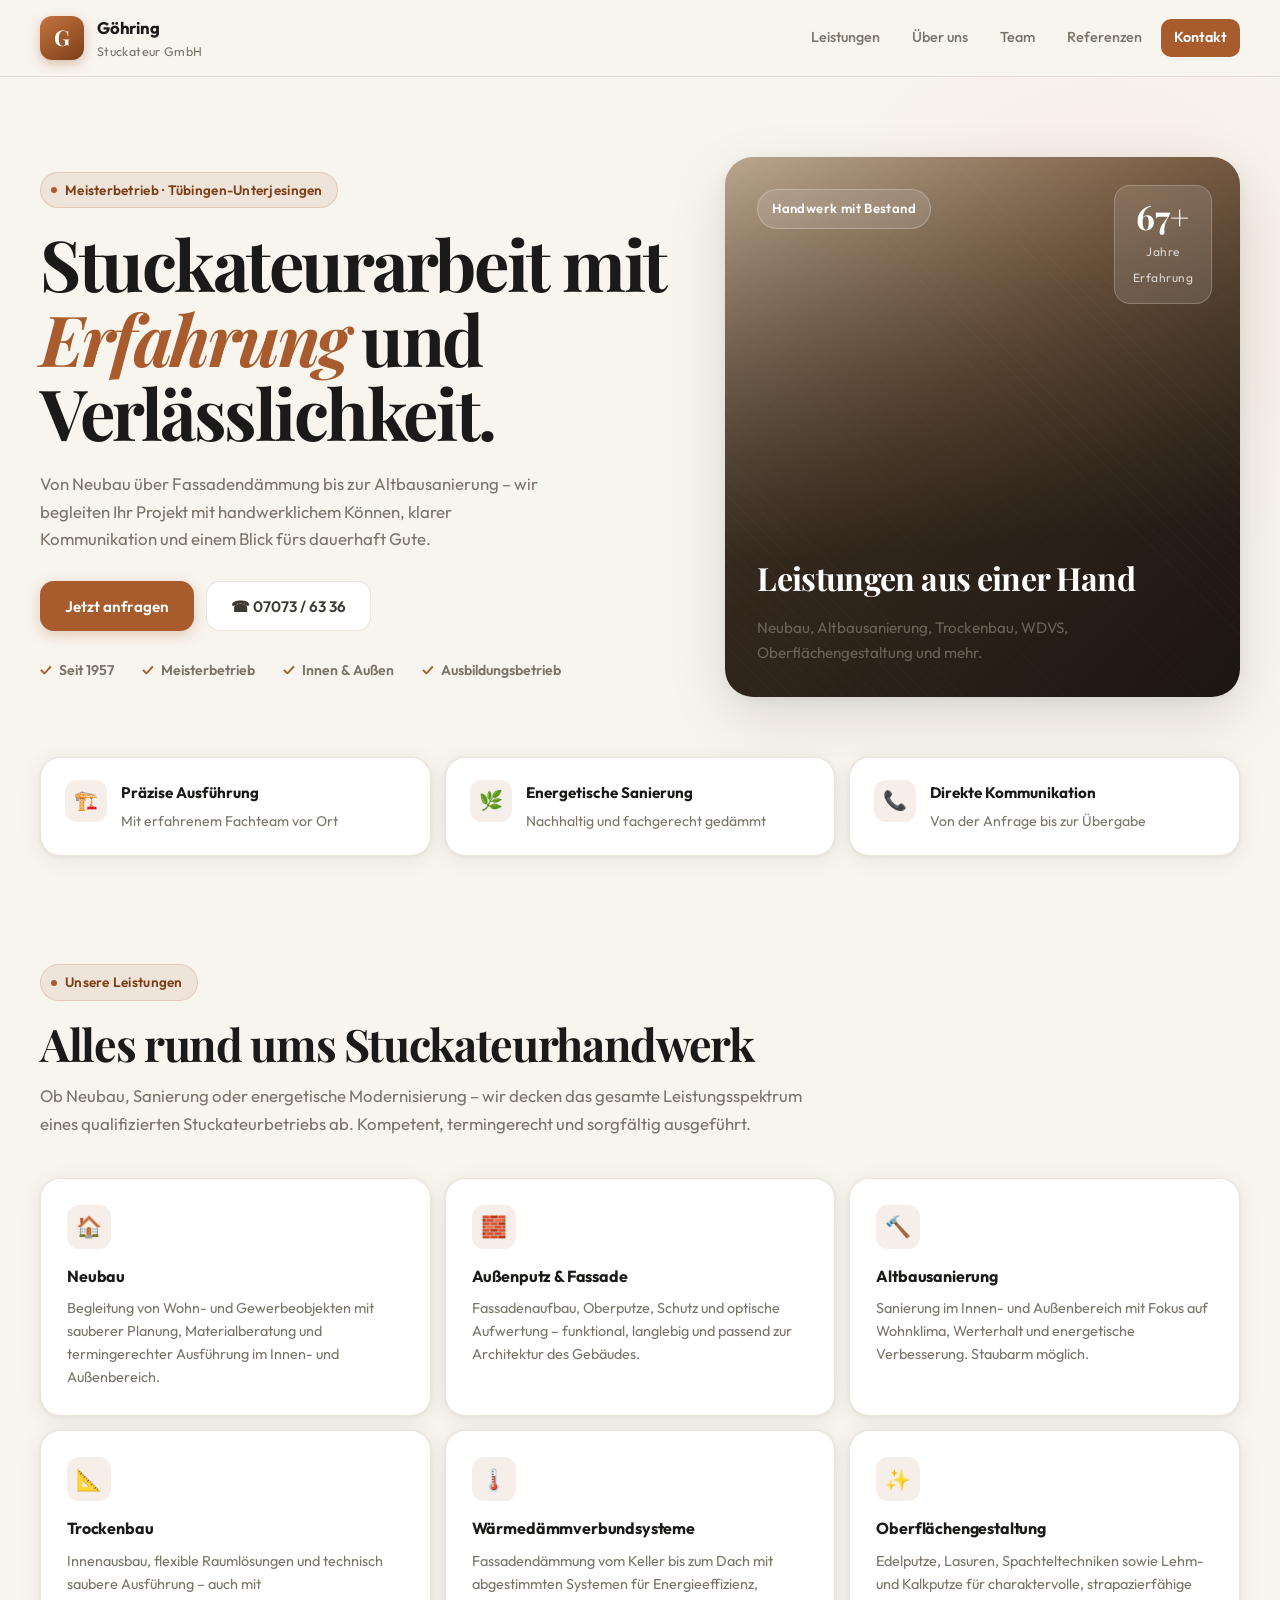
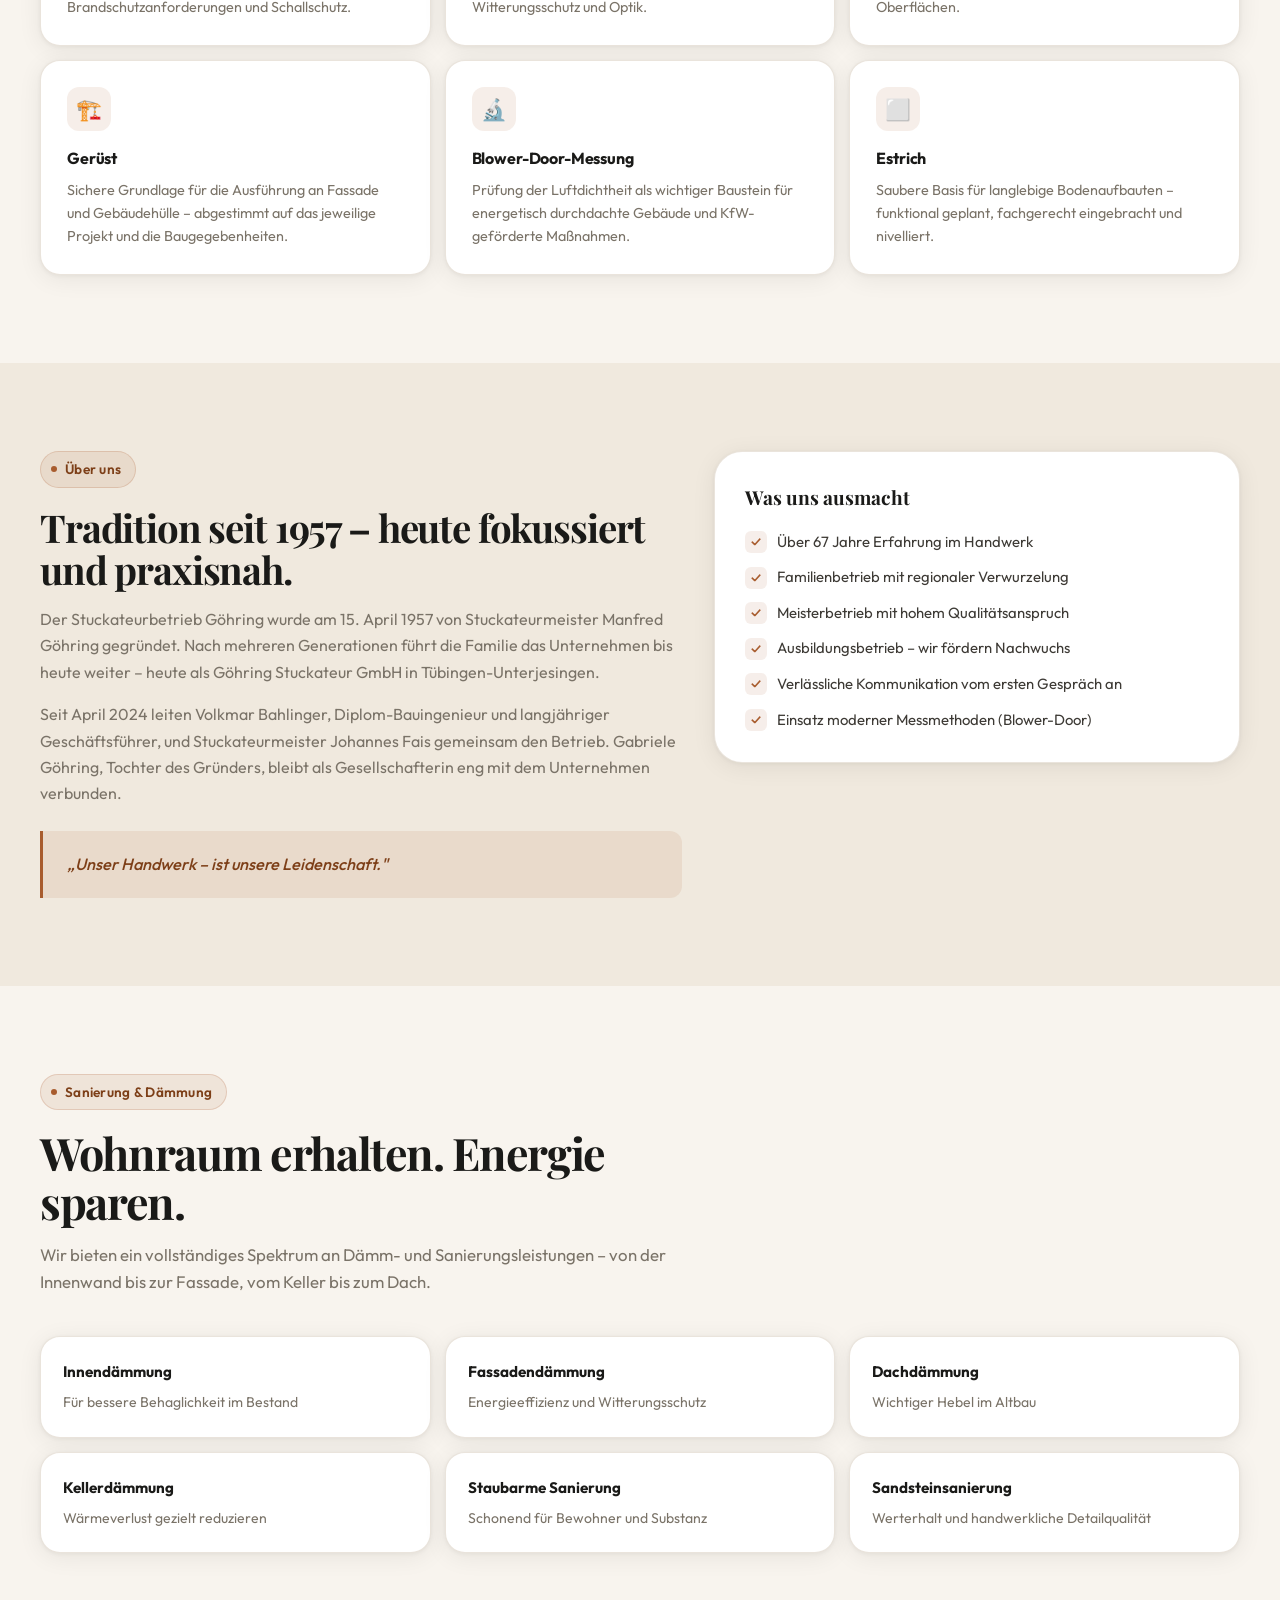
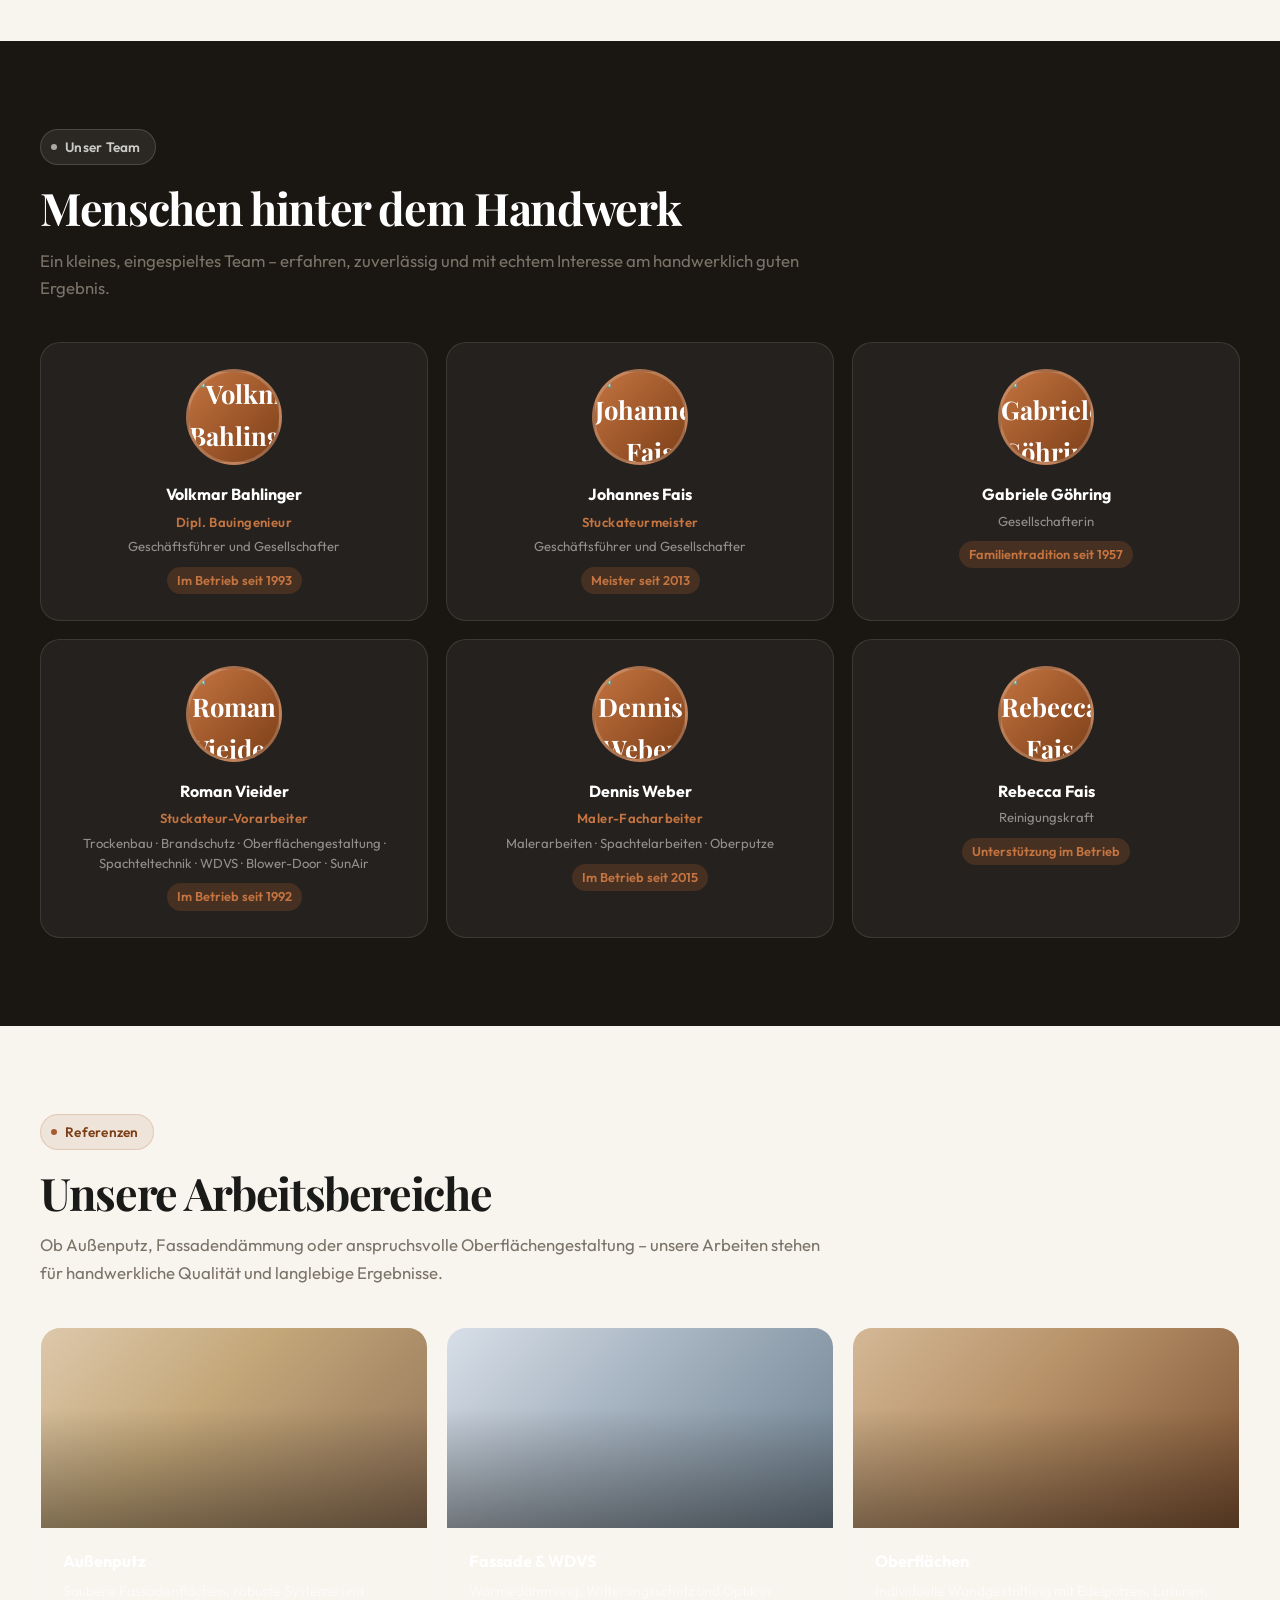
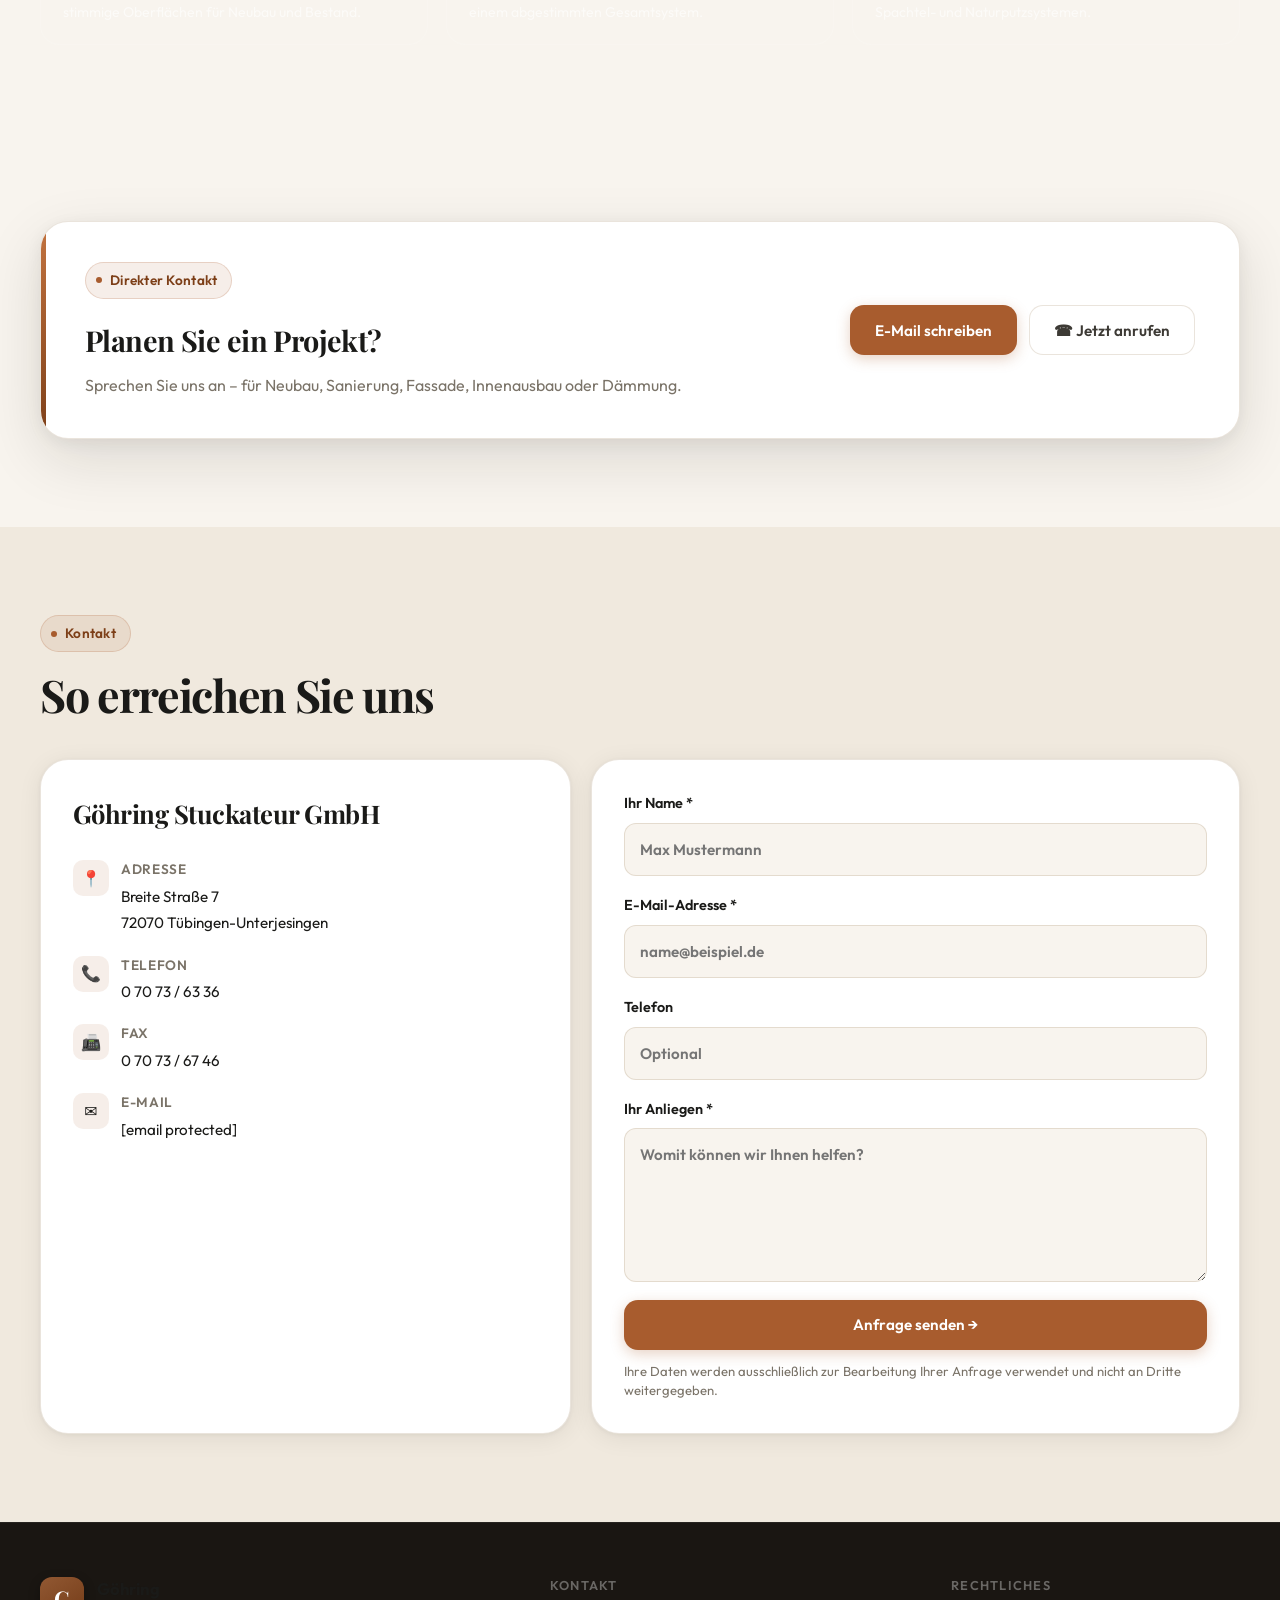
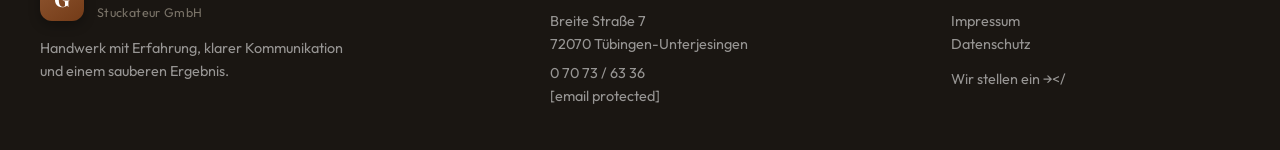
==== commit b5781c1e: "Add files via upload" ====
--- a/index.html
+++ b/index.html
@@ -234,44 +234,41 @@
 
         <div class="team-grid">
           <div class="team-card">
-            <div class="team-avatar">VB</div>
-            <h3>Volkmar Bahlinger
-Dipl. Bauingenieur</h3>
+            <div class="team-avatar"><img src="png/volkmar-bahlinger.jpg" alt="Volkmar Bahlinger"></div>
+            <h3>Volkmar Bahlinger</h3>
+            <div class="role-title">Dipl. Bauingenieur</div>
             <div class="role">Geschäftsführer und Gesellschafter</div>
             <span class="since">Im Betrieb seit 1993</span>
           </div>
           <div class="team-card">
-            <div class="team-avatar">JF</div>
-            <h3>Johannes Fais
-Stuckateurmeister</h3>
+            <div class="team-avatar"><img src="png/johannes-fais.jpg" alt="Johannes Fais"></div>
+            <h3>Johannes Fais</h3>
+            <div class="role-title">Stuckateurmeister</div>
             <div class="role">Geschäftsführer und Gesellschafter</div>
             <span class="since">Meister seit 2013</span>
           </div>
           <div class="team-card">
-            <div class="team-avatar">GG</div>
+            <div class="team-avatar"><img src="png/gabriele-goehring.jpg" alt="Gabriele Göhring"></div>
             <h3>Gabriele Göhring</h3>
             <div class="role">Gesellschafterin</div>
             <span class="since">Familientradition seit 1957</span>
           </div>
           <div class="team-card">
-            <div class="team-avatar">RV</div>
+            <div class="team-avatar"><img src="png/roman-vieider.jpg" alt="Roman Vieider"></div>
             <h3>Roman Vieider</h3>
-            <div class="role">Stuckateur-Vorarbeiter ausgebildet
-in unserem Betrieb Trockenbauer.
-Brandschutz, Oberflächengestaltung, Spachteltechnik, WDVS,
-Zertifizierungen im Brandschutz,
-blower-door Messungen, SunAir
-(fassadenintegrierter Luftkollektor)</div>
+            <div class="role-title">Stuckateur-Vorarbeiter</div>
+            <div class="role">Trockenbau · Brandschutz · Oberflächengestaltung · Spachteltechnik · WDVS · Blower-Door · SunAir</div>
             <span class="since">Im Betrieb seit 1992</span>
           </div>
           <div class="team-card">
-            <div class="team-avatar">DW</div>
+            <div class="team-avatar"><img src="png/dennis-weber.jpg" alt="Dennis Weber"></div>
             <h3>Dennis Weber</h3>
-            <div class="role">Maler-Facharbeiter Sämtliche Malerarbeiten, Spachtelarbeiten und Oberputze</div>
+            <div class="role-title">Maler-Facharbeiter</div>
+            <div class="role">Malerarbeiten · Spachtelarbeiten · Oberputze</div>
             <span class="since">Im Betrieb seit 2015</span>
           </div>
           <div class="team-card">
-            <div class="team-avatar">RF</div>
+            <div class="team-avatar"><img src="png/rebecca-fais.jpg" alt="Rebecca Fais"></div>
             <h3>Rebecca Fais</h3>
             <div class="role">Reinigungskraft</div>
             <span class="since">Unterstützung im Betrieb</span>
@@ -330,7 +327,7 @@
             <p>Sprechen Sie uns an – für Neubau, Sanierung, Fassade, Innenausbau oder Dämmung.</p>
           </div>
           <div class="cta-actions">
-            <a class="btn btn-primary" href="mailto:info@goehring-stuckateur.de">E-Mail schreiben</a>
+            <a class="btn btn-primary" href="/cdn-cgi/l/email-protection#a0c9cec6cfe0c7cfc5c8d2c9cec78dd3d4d5c3cbc1d4c5d5d28ec4c5">E-Mail schreiben</a>
             <a class="btn btn-secondary" href="tel:+4970736336">☎ Jetzt anrufen</a>
           </div>
         </div>
@@ -376,7 +373,7 @@
               <div class="contact-detail-icon">✉️</div>
               <div>
                 <strong>E-Mail</strong>
-                <a href="mailto:info@goehring-stuckateur.de">info@goehring-stuckateur.de</a>
+                <a href="/cdn-cgi/l/email-protection#a3cacdc5cce3c4ccc6cbd1cacdc48ed0d7d6c0c8c2d7c6d6d18dc7c6"><span class="__cf_email__" data-cfemail="93fafdf5fcd3f4fcf6fbe1fafdf4bee0e7e6f0f8f2e7f6e6e1bdf7f6">[email&#160;protected]</span></a>
               </div>
             </div>
           </div>
@@ -430,7 +427,7 @@
           <p>Breite Straße 7<br>72070 Tübingen-Unterjesingen</p>
           <p>
             <a href="tel:+4970736336">0 70 73 / 63 36</a><br>
-            <a href="mailto:info@goehring-stuckateur.de">info@goehring-stuckateur.de</a>
+            <a href="/cdn-cgi/l/email-protection#076e696168476068626f756e69602a747372646c6673627275296362"><span class="__cf_email__" data-cfemail="3851565e57785f575d504a51565f154b4c4d5b53594c5d4d4a165c5d">[email&#160;protected]</span></a>
           </p>
         </div>
         <div>
@@ -440,19 +437,4 @@
             <a href="datenschutz.html">Datenschutz</a>
           </p>
           <p style="margin-top:12px">
-            <a href="tel:+4970736336">Wir stellen ein →</a>
-          </p>
-        </div>
-      </div>
-      <div class="footer-divider">
-        <div class="footer-bottom">
-          <span>© 2026 Göhring Stuckateur GmbH · Tübingen-Unterjesingen</span>
-          <span>Meisterbetrieb seit 1957</span>
-        </div>
-      </div>
-    </div>
-  </footer>
-
-  <script src="script.js"></script>
-</body>
-</html>
+            <a href="tel:+4970736336">Wir stellen ein →</
--- a/styles.css
+++ b/styles.css
@@ -624,8 +624,8 @@
 }
 
 .team-avatar {
-  width: 72px;
-  height: 72px;
+  width: 96px;
+  height: 96px;
   border-radius: 50%;
   background: linear-gradient(135deg, var(--accent-mid), var(--accent-dark));
   display: grid;
@@ -635,7 +635,17 @@
   font-size: 1.6rem;
   font-weight: 700;
   color: white;
-  border: 3px solid rgba(255,255,255,0.15);
+  border: 3px solid rgba(255,255,255,0.18);
+  overflow: hidden;
+  flex-shrink: 0;
+}
+
+.team-avatar img {
+  width: 100%;
+  height: 100%;
+  object-fit: cover;
+  object-position: center top;
+  display: block;
 }
 
 .team-card h3 {
@@ -645,9 +655,18 @@
   color: #fff;
 }
 
+.team-card .role-title {
+  color: var(--accent-mid);
+  font-size: 0.82rem;
+  font-weight: 600;
+  letter-spacing: 0.03em;
+  margin-bottom: 4px;
+}
+
 .team-card .role {
-  color: rgba(255,255,255,0.55);
-  font-size: 0.85rem;
+  color: rgba(255,255,255,0.5);
+  font-size: 0.82rem;
+  line-height: 1.5;
 }
 
 .team-card .since {
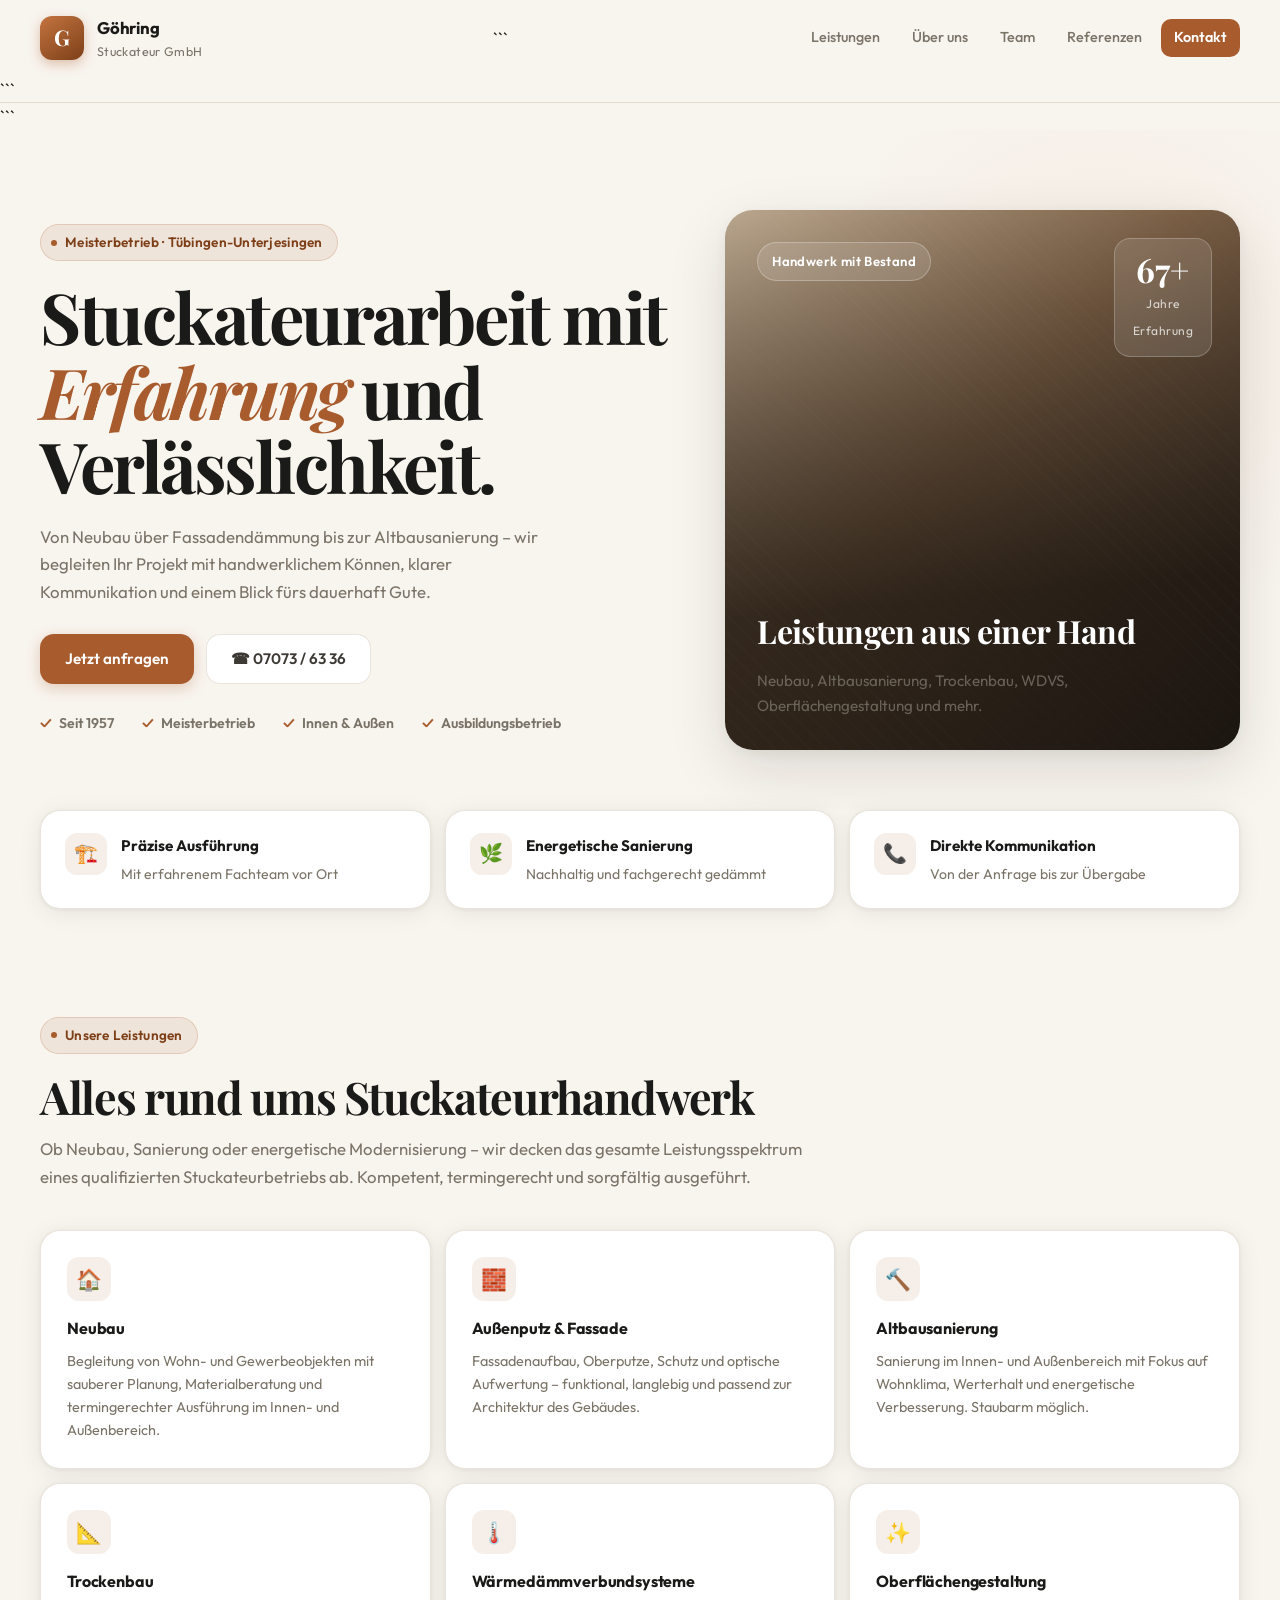
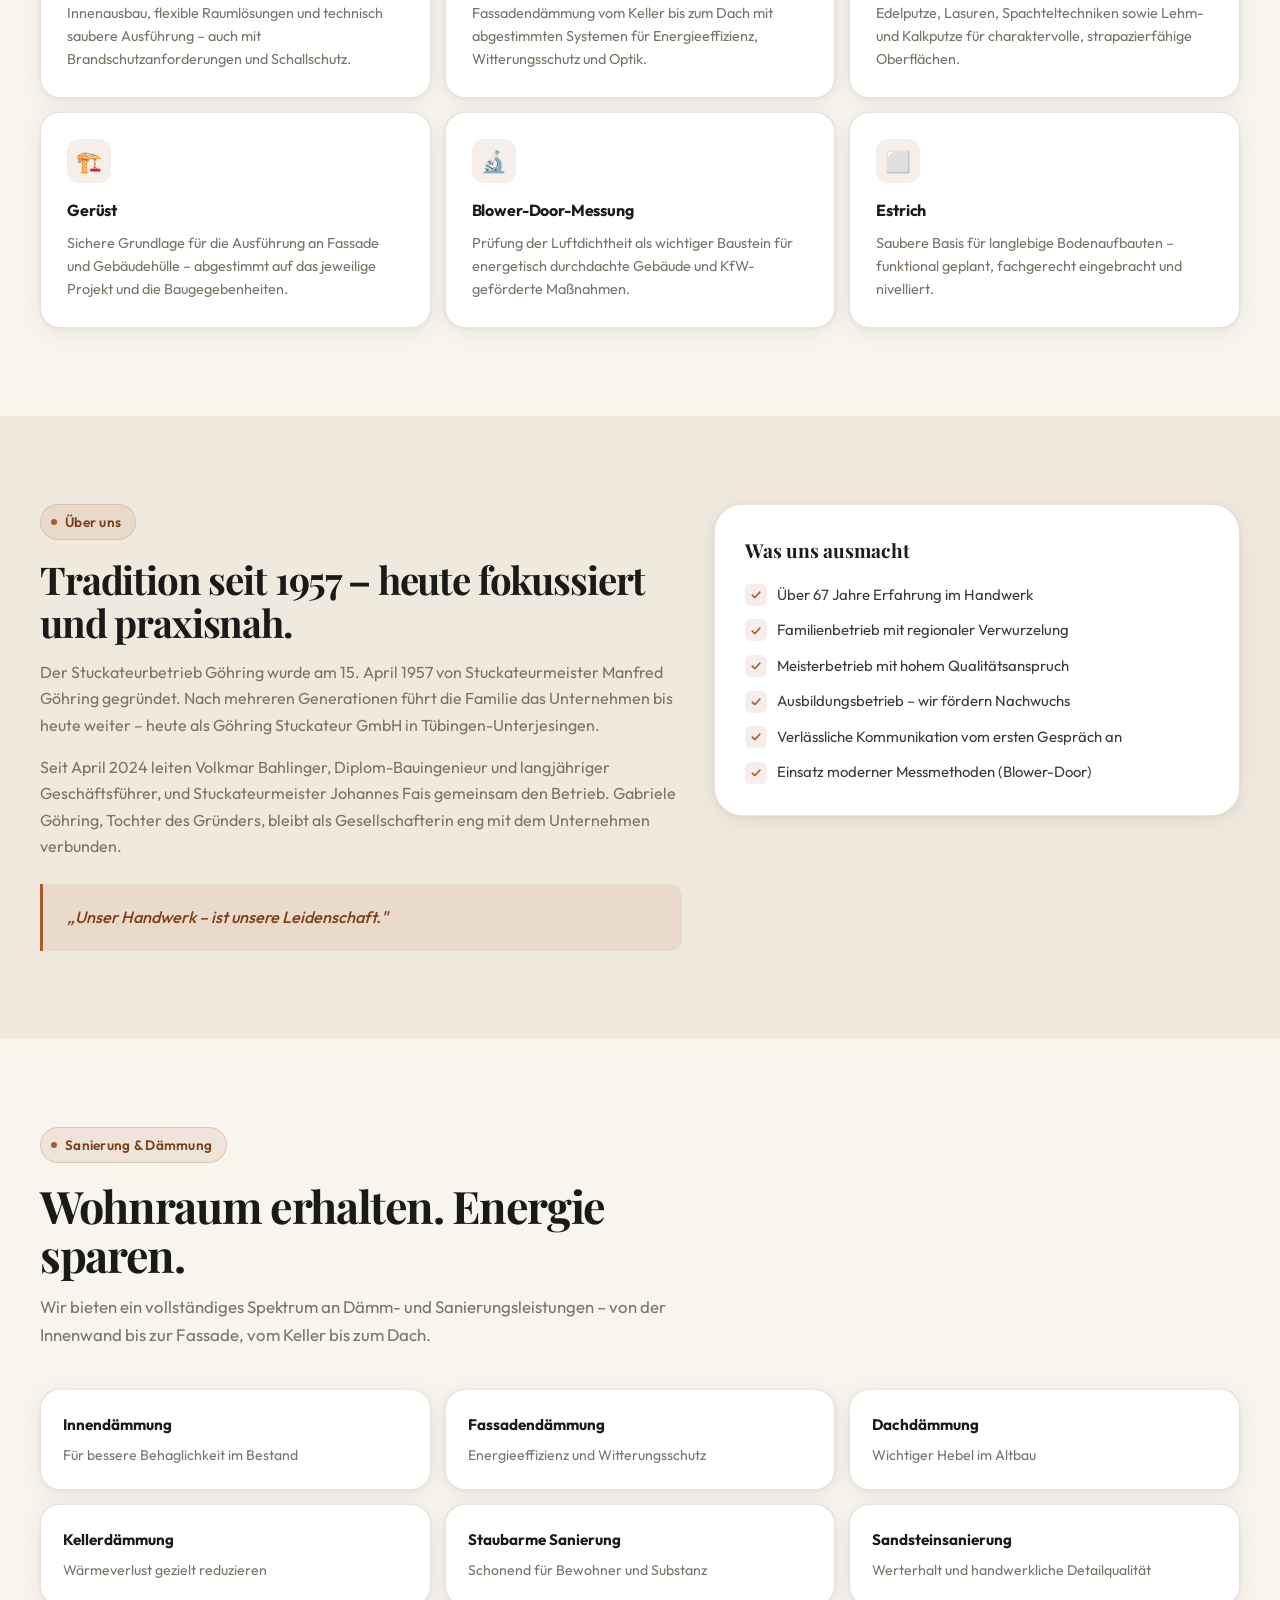
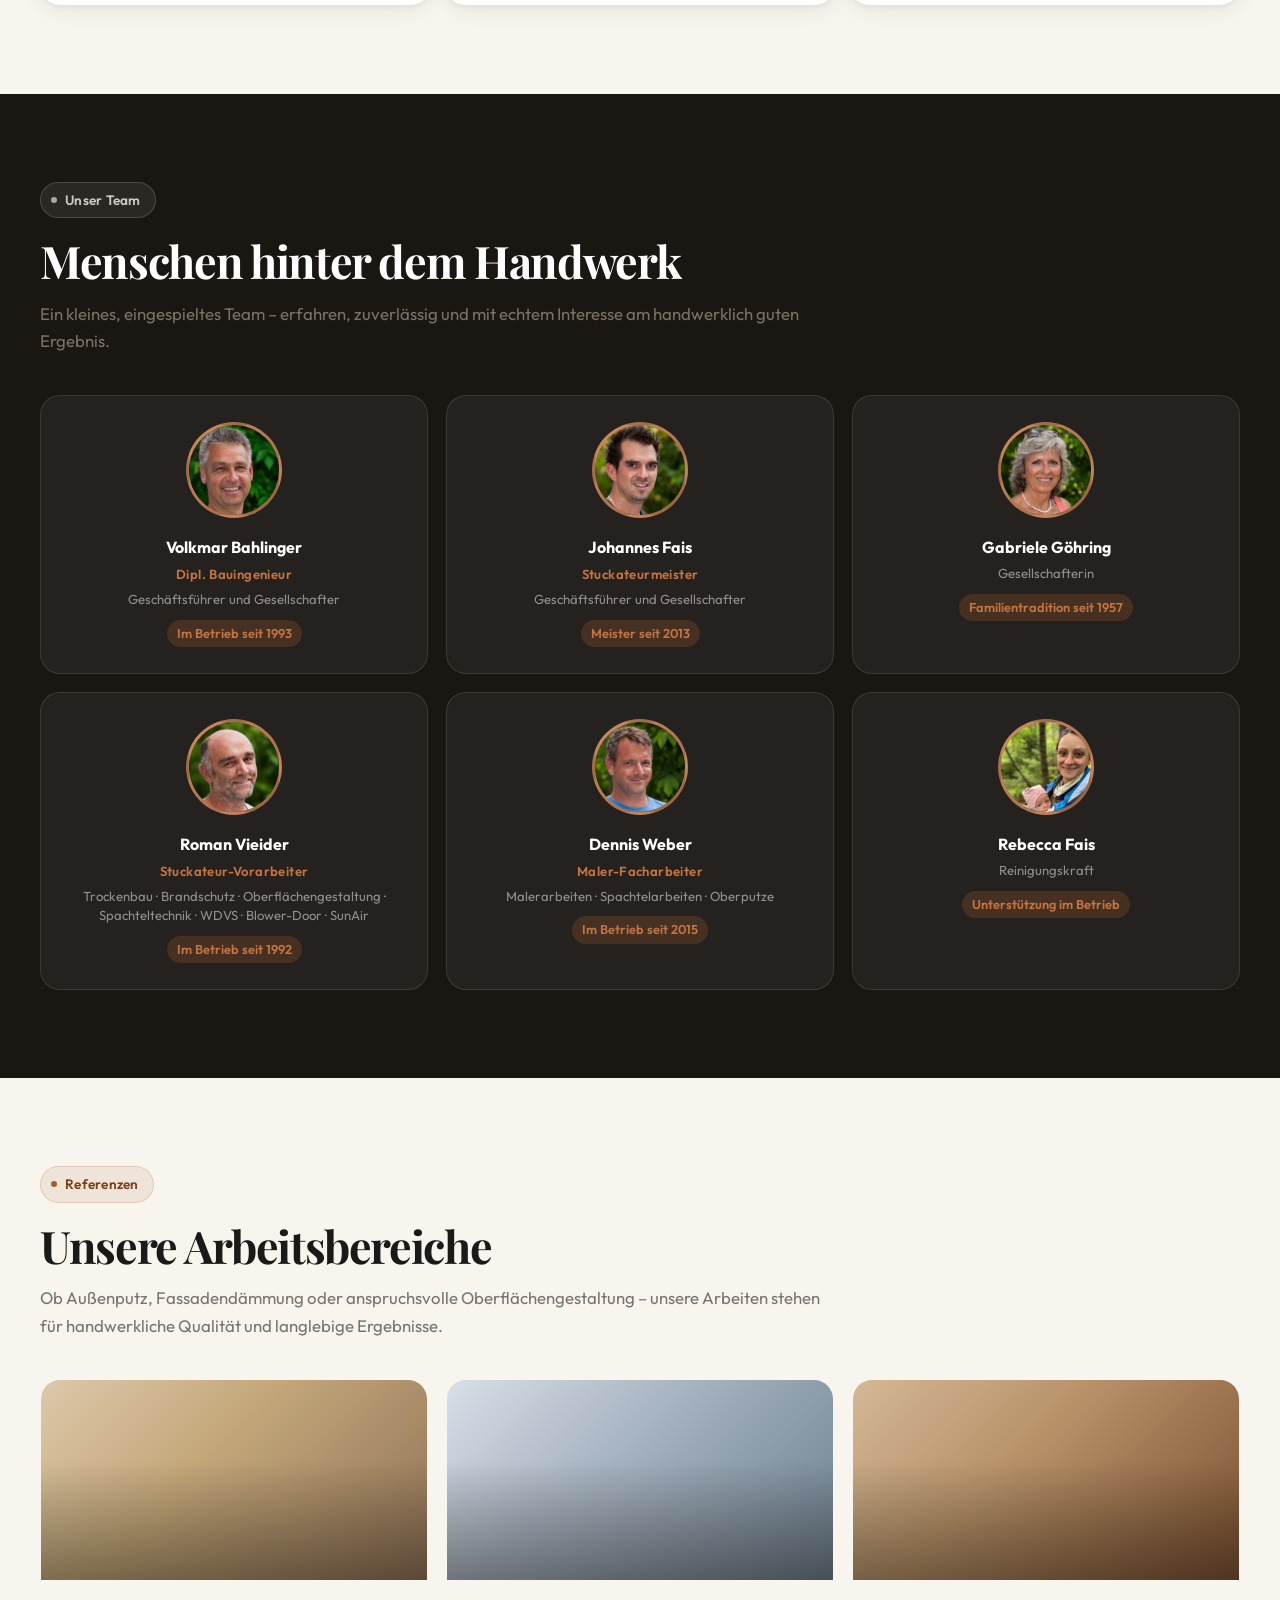
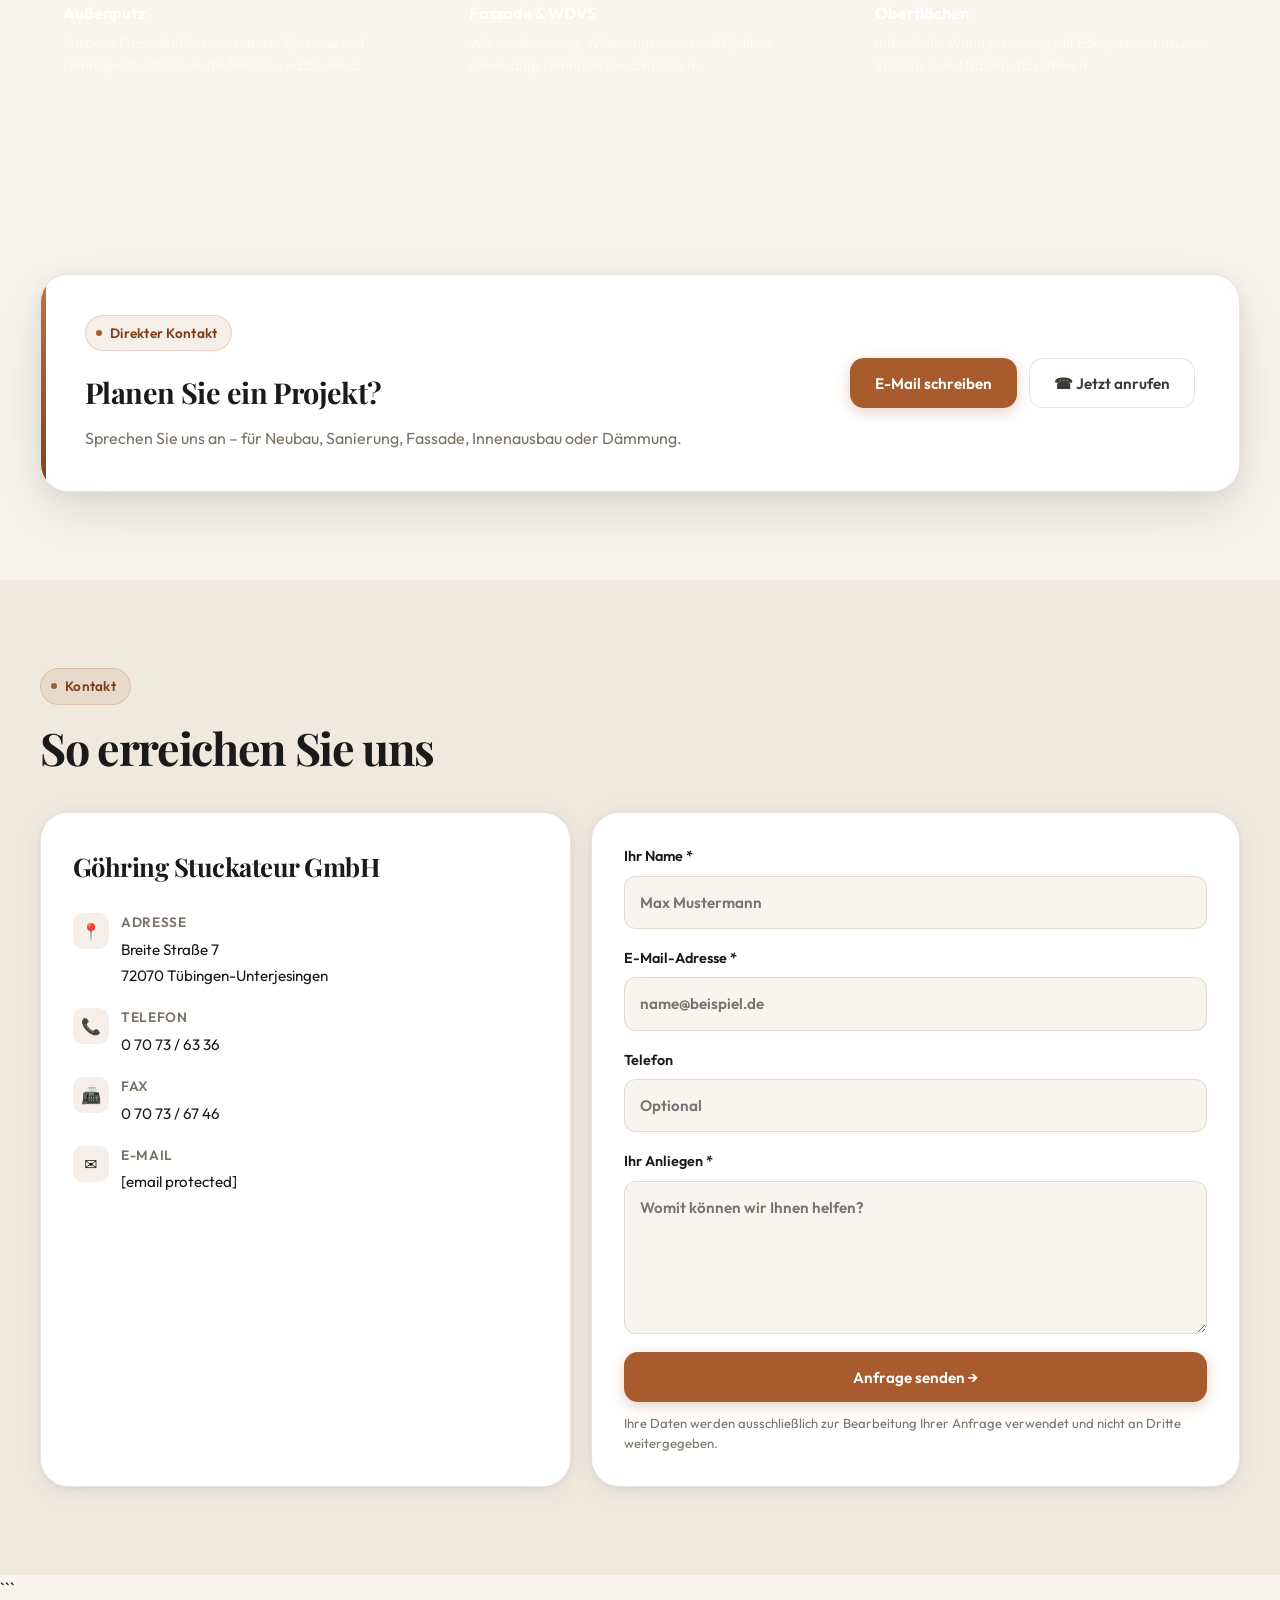
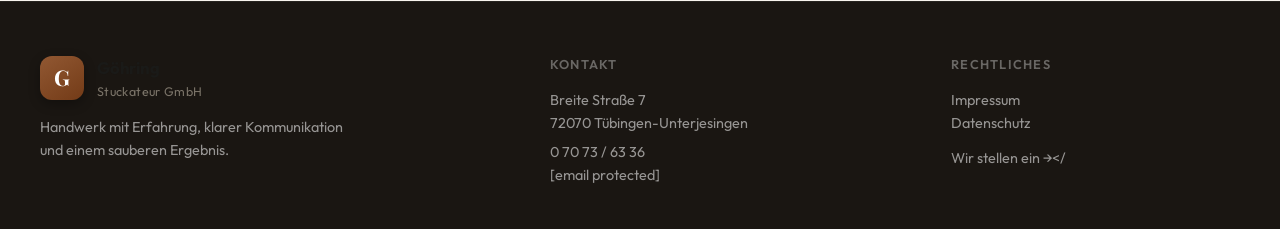
==== commit d743e9b7: "index.html aktualisieren" ====
--- a/index.html
+++ b/index.html
@@ -1,4 +1,5 @@
 <!DOCTYPE html>
+
 <html lang="de">
 <head>
   <meta charset="UTF-8" />
@@ -22,388 +23,393 @@
         </span>
       </a>
 
-      <button class="nav-toggle" aria-label="Menü öffnen" aria-expanded="false">☰</button>
-
-      <nav class="site-nav">
-        <a href="#leistungen">Leistungen</a>
-        <a href="#ueber-uns">Über uns</a>
-        <a href="#team">Team</a>
-        <a href="#projekte">Referenzen</a>
-        <a href="#kontakt" class="nav-cta">Kontakt</a>
-      </nav>
-    </div>
+```
+  <button class="nav-toggle" aria-label="Menü öffnen" aria-expanded="false">☰</button>
+
+  <nav class="site-nav">
+    <a href="#leistungen">Leistungen</a>
+    <a href="#ueber-uns">Über uns</a>
+    <a href="#team">Team</a>
+    <a href="#projekte">Referenzen</a>
+    <a href="#kontakt" class="nav-cta">Kontakt</a>
+  </nav>
+</div>
+```
+
   </header>
 
   <main id="top">
 
-    <!-- HERO -->
-    <section class="hero">
-      <div class="container hero-grid">
-        <div class="hero-copy">
-          <div class="eyebrow">Meisterbetrieb · Tübingen-Unterjesingen</div>
-          <h1>Stuckateurarbeit mit <em>Erfahrung</em> und Verlässlichkeit.</h1>
-          <p>
-            Von Neubau über Fassadendämmung bis zur Altbausanierung – wir begleiten Ihr
-            Projekt mit handwerklichem Können, klarer Kommunikation und einem Blick
-            fürs dauerhaft Gute.
-          </p>
-          <div class="hero-actions">
-            <a class="btn btn-primary" href="#kontakt">Jetzt anfragen</a>
-            <a class="btn btn-secondary" href="tel:+4970736336">☎ 07073 / 63 36</a>
+```
+<!-- HERO -->
+<section class="hero">
+  <div class="container hero-grid">
+    <div class="hero-copy">
+      <div class="eyebrow">Meisterbetrieb · Tübingen-Unterjesingen</div>
+      <h1>Stuckateurarbeit mit <em>Erfahrung</em> und Verlässlichkeit.</h1>
+      <p>
+        Von Neubau über Fassadendämmung bis zur Altbausanierung – wir begleiten Ihr
+        Projekt mit handwerklichem Können, klarer Kommunikation und einem Blick
+        fürs dauerhaft Gute.
+      </p>
+      <div class="hero-actions">
+        <a class="btn btn-primary" href="#kontakt">Jetzt anfragen</a>
+        <a class="btn btn-secondary" href="tel:+4970736336">☎ 07073 / 63 36</a>
+      </div>
+      <ul class="hero-facts">
+        <li>Seit 1957</li>
+        <li>Meisterbetrieb</li>
+        <li>Innen &amp; Außen</li>
+        <li>Ausbildungsbetrieb</li>
+      </ul>
+    </div>
+
+    <div>
+      <div class="hero-image-card">
+        <div class="hero-stat">
+          <strong>67+</strong>
+          <span>Jahre<br>Erfahrung</span>
+        </div>
+        <span class="badge">Handwerk mit Bestand</span>
+        <h2>Leistungen aus einer Hand</h2>
+        <p>Neubau, Altbausanierung, Trockenbau, WDVS, Oberflächengestaltung und mehr.</p>
+      </div>
+    </div>
+  </div>
+</section>
+
+<!-- TRUST BAR -->
+<section class="trust-bar">
+  <div class="container trust-grid">
+    <div class="trust-item">
+      <div class="trust-icon">🏗️</div>
+      <div>
+        <strong>Präzise Ausführung</strong>
+        <span>Mit erfahrenem Fachteam vor Ort</span>
+      </div>
+    </div>
+    <div class="trust-item">
+      <div class="trust-icon">🌿</div>
+      <div>
+        <strong>Energetische Sanierung</strong>
+        <span>Nachhaltig und fachgerecht gedämmt</span>
+      </div>
+    </div>
+    <div class="trust-item">
+      <div class="trust-icon">📞</div>
+      <div>
+        <strong>Direkte Kommunikation</strong>
+        <span>Von der Anfrage bis zur Übergabe</span>
+      </div>
+    </div>
+  </div>
+</section>
+
+<!-- LEISTUNGEN -->
+<section id="leistungen" class="section">
+  <div class="container">
+    <div class="section-head">
+      <div class="eyebrow">Unsere Leistungen</div>
+      <h2>Alles rund ums Stuckateur­handwerk</h2>
+      <p>
+        Ob Neubau, Sanierung oder energetische Modernisierung – wir decken das gesamte
+        Leistungsspektrum eines qualifizierten Stuckateurbetriebs ab. Kompetent,
+        termingerecht und sorgfältig ausgeführt.
+      </p>
+    </div>
+
+    <div class="cards cards-3">
+      <article class="card">
+        <div class="card-icon">🏠</div>
+        <h3>Neubau</h3>
+        <p>Begleitung von Wohn- und Gewerbeobjekten mit sauberer Planung, Materialberatung und termingerechter Ausführung im Innen- und Außenbereich.</p>
+      </article>
+      <article class="card">
+        <div class="card-icon">🧱</div>
+        <h3>Außenputz &amp; Fassade</h3>
+        <p>Fassadenaufbau, Oberputze, Schutz und optische Aufwertung – funktional, langlebig und passend zur Architektur des Gebäudes.</p>
+      </article>
+      <article class="card">
+        <div class="card-icon">🔨</div>
+        <h3>Altbausanierung</h3>
+        <p>Sanierung im Innen- und Außenbereich mit Fokus auf Wohnklima, Werterhalt und energetische Verbesserung. Staubarm möglich.</p>
+      </article>
+      <article class="card">
+        <div class="card-icon">📐</div>
+        <h3>Trockenbau</h3>
+        <p>Innenausbau, flexible Raumlösungen und technisch saubere Ausführung – auch mit Brandschutzanforderungen und Schallschutz.</p>
+      </article>
+      <article class="card">
+        <div class="card-icon">🌡️</div>
+        <h3>Wärmedämmverbundsysteme</h3>
+        <p>Fassadendämmung vom Keller bis zum Dach mit abgestimmten Systemen für Energieeffizienz, Witterungsschutz und Optik.</p>
+      </article>
+      <article class="card">
+        <div class="card-icon">✨</div>
+        <h3>Oberflächengestaltung</h3>
+        <p>Edelputze, Lasuren, Spachteltechniken sowie Lehm- und Kalkputze für charaktervolle, strapazierfähige Oberflächen.</p>
+      </article>
+      <article class="card">
+        <div class="card-icon">🏗️</div>
+        <h3>Gerüst</h3>
+        <p>Sichere Grundlage für die Ausführung an Fassade und Gebäudehülle – abgestimmt auf das jeweilige Projekt und die Baugegebenheiten.</p>
+      </article>
+      <article class="card">
+        <div class="card-icon">🔬</div>
+        <h3>Blower-Door-Messung</h3>
+        <p>Prüfung der Luftdichtheit als wichtiger Baustein für energetisch durchdachte Gebäude und KfW-geförderte Maßnahmen.</p>
+      </article>
+      <article class="card">
+        <div class="card-icon">⬜</div>
+        <h3>Estrich</h3>
+        <p>Saubere Basis für langlebige Bodenaufbauten – funktional geplant, fachgerecht eingebracht und nivelliert.</p>
+      </article>
+    </div>
+  </div>
+</section>
+
+<!-- ÜBER UNS -->
+<section class="section section-alt" id="ueber-uns">
+  <div class="container split">
+    <div>
+      <div class="eyebrow">Über uns</div>
+      <h2>Tradition seit 1957 – heute fokussiert und praxisnah.</h2>
+      <p>
+        Der Stuckateurbetrieb Göhring wurde am 15. April 1957 von Stuckateurmeister
+        Manfred Göhring gegründet. Nach mehreren Generationen führt die Familie das
+        Unternehmen bis heute weiter – heute als Göhring Stuckateur GmbH in Tübingen-Unterjesingen.
+      </p>
+      <p>
+        Seit April 2024 leiten Volkmar Bahlinger, Diplom-Bauingenieur und langjähriger
+        Geschäftsführer, und Stuckateur­meister Johannes Fais gemeinsam den Betrieb.
+        Gabriele Göhring, Tochter des Gründers, bleibt als Gesellschafterin eng mit
+        dem Unternehmen verbunden.
+      </p>
+      <div class="firm-quote">
+        <p>„Unser Handwerk – ist unsere Leidenschaft."</p>
+      </div>
+    </div>
+    <div class="info-panel">
+      <h3>Was uns ausmacht</h3>
+      <ul class="check-list">
+        <li>Über 67 Jahre Erfahrung im Handwerk</li>
+        <li>Familienbetrieb mit regionaler Verwurzelung</li>
+        <li>Meisterbetrieb mit hohem Qualitätsanspruch</li>
+        <li>Ausbildungsbetrieb – wir fördern Nachwuchs</li>
+        <li>Verlässliche Kommunikation vom ersten Gespräch an</li>
+        <li>Einsatz moderner Messmethoden (Blower-Door)</li>
+      </ul>
+    </div>
+  </div>
+</section>
+
+<!-- SANIERUNG -->
+<section class="section" id="sanierung">
+  <div class="container">
+    <div class="section-head narrow">
+      <div class="eyebrow">Sanierung &amp; Dämmung</div>
+      <h2>Wohnraum erhalten. Energie sparen.</h2>
+      <p>
+        Wir bieten ein vollständiges Spektrum an Dämm- und Sanierungsleistungen –
+        von der Innenwand bis zur Fassade, vom Keller bis zum Dach.
+      </p>
+    </div>
+    <div class="feature-grid">
+      <div class="feature-box"><strong>Innendämmung</strong><span>Für bessere Behaglichkeit im Bestand</span></div>
+      <div class="feature-box"><strong>Fassadendämmung</strong><span>Energieeffizienz und Witterungsschutz</span></div>
+      <div class="feature-box"><strong>Dachdämmung</strong><span>Wichtiger Hebel im Altbau</span></div>
+      <div class="feature-box"><strong>Kellerdämmung</strong><span>Wärmeverlust gezielt reduzieren</span></div>
+      <div class="feature-box"><strong>Staubarme Sanierung</strong><span>Schonend für Bewohner und Substanz</span></div>
+      <div class="feature-box"><strong>Sandsteinsanierung</strong><span>Werterhalt und handwerkliche Detailqualität</span></div>
+    </div>
+  </div>
+</section>
+
+<!-- TEAM -->
+<section class="section section-dark" id="team">
+  <div class="container">
+    <div class="section-head">
+      <div class="eyebrow">Unser Team</div>
+      <h2>Menschen hinter dem Handwerk</h2>
+      <p>
+        Ein kleines, eingespieltes Team – erfahren, zuverlässig und mit echtem Interesse
+        am handwerklich guten Ergebnis.
+      </p>
+    </div>
+
+    <div class="team-grid">
+      <div class="team-card">
+        <div class="team-avatar"><img src="volkmar-bahlinger.jpg" alt="Volkmar Bahlinger"></div>
+        <h3>Volkmar Bahlinger</h3>
+        <div class="role-title">Dipl. Bauingenieur</div>
+        <div class="role">Geschäftsführer und Gesellschafter</div>
+        <span class="since">Im Betrieb seit 1993</span>
+      </div>
+      <div class="team-card">
+        <div class="team-avatar"><img src="johannes-fais.jpg" alt="Johannes Fais"></div>
+        <h3>Johannes Fais</h3>
+        <div class="role-title">Stuckateurmeister</div>
+        <div class="role">Geschäftsführer und Gesellschafter</div>
+        <span class="since">Meister seit 2013</span>
+      </div>
+      <div class="team-card">
+        <div class="team-avatar"><img src="gabriele-goehring.jpg" alt="Gabriele Göhring"></div>
+        <h3>Gabriele Göhring</h3>
+        <div class="role">Gesellschafterin</div>
+        <span class="since">Familientradition seit 1957</span>
+      </div>
+      <div class="team-card">
+        <div class="team-avatar"><img src="roman-vieider.jpg" alt="Roman Vieider"></div>
+        <h3>Roman Vieider</h3>
+        <div class="role-title">Stuckateur-Vorarbeiter</div>
+        <div class="role">Trockenbau · Brandschutz · Oberflächengestaltung · Spachteltechnik · WDVS · Blower-Door · SunAir</div>
+        <span class="since">Im Betrieb seit 1992</span>
+      </div>
+      <div class="team-card">
+        <div class="team-avatar"><img src="dennis-weber.jpg" alt="Dennis Weber"></div>
+        <h3>Dennis Weber</h3>
+        <div class="role-title">Maler-Facharbeiter</div>
+        <div class="role">Malerarbeiten · Spachtelarbeiten · Oberputze</div>
+        <span class="since">Im Betrieb seit 2015</span>
+      </div>
+      <div class="team-card">
+        <div class="team-avatar"><img src="rebecca-fais.jpg" alt="Rebecca Fais"></div>
+        <h3>Rebecca Fais</h3>
+        <div class="role">Reinigungskraft</div>
+        <span class="since">Unterstützung im Betrieb</span>
+      </div>
+    </div>
+  </div>
+</section>
+
+<!-- PROJEKTE -->
+<section class="section" id="projekte">
+  <div class="container">
+    <div class="section-head">
+      <div class="eyebrow">Referenzen</div>
+      <h2>Unsere Arbeitsbereiche</h2>
+      <p>
+        Ob Außenputz, Fassadendämmung oder anspruchsvolle Oberflächengestaltung –
+        unsere Arbeiten stehen für handwerkliche Qualität und langlebige Ergebnisse.
+      </p>
+    </div>
+  </div>
+
+  <div class="container">
+    <div class="project-grid">
+      <article class="project-card">
+        <div class="project-visual project-1"></div>
+        <div class="project-copy">
+          <h3>Außenputz</h3>
+          <p>Saubere Fassadenflächen, robuste Systeme und stimmige Oberflächen für Neubau und Bestand.</p>
+        </div>
+      </article>
+      <article class="project-card">
+        <div class="project-visual project-2"></div>
+        <div class="project-copy">
+          <h3>Fassade &amp; WDVS</h3>
+          <p>Wärmedämmung, Witterungsschutz und Optik in einem abgestimmten Gesamtsystem.</p>
+        </div>
+      </article>
+      <article class="project-card">
+        <div class="project-visual project-3"></div>
+        <div class="project-copy">
+          <h3>Oberflächen</h3>
+          <p>Individuelle Wandgestaltung mit Edelputzen, Lasuren, Spachtel- und Naturputzsystemen.</p>
+        </div>
+      </article>
+    </div>
+  </div>
+</section>
+
+<!-- CTA -->
+<section class="section">
+  <div class="container">
+    <div class="cta-panel">
+      <div>
+        <div class="eyebrow">Direkter Kontakt</div>
+        <h2>Planen Sie ein Projekt?</h2>
+        <p>Sprechen Sie uns an – für Neubau, Sanierung, Fassade, Innenausbau oder Dämmung.</p>
+      </div>
+      <div class="cta-actions">
+        <a class="btn btn-primary" href="/cdn-cgi/l/email-protection#a0c9cec6cfe0c7cfc5c8d2c9cec78dd3d4d5c3cbc1d4c5d5d28ec4c5">E-Mail schreiben</a>
+        <a class="btn btn-secondary" href="tel:+4970736336">☎ Jetzt anrufen</a>
+      </div>
+    </div>
+  </div>
+</section>
+
+<!-- KONTAKT -->
+<section id="kontakt" class="section section-alt">
+  <div class="container">
+    <div class="section-head narrow">
+      <div class="eyebrow">Kontakt</div>
+      <h2>So erreichen Sie uns</h2>
+    </div>
+    <div class="contact-grid">
+      <div class="contact-card">
+        <h2>Göhring Stuckateur GmbH</h2>
+
+        <div class="contact-detail">
+          <div class="contact-detail-icon">📍</div>
+          <div>
+            <strong>Adresse</strong>
+            <span>Breite Straße 7<br>72070 Tübingen-Unterjesingen</span>
           </div>
-          <ul class="hero-facts">
-            <li>Seit 1957</li>
-            <li>Meisterbetrieb</li>
-            <li>Innen &amp; Außen</li>
-            <li>Ausbildungsbetrieb</li>
-          </ul>
-        </div>
-
-        <div>
-          <div class="hero-image-card">
-            <div class="hero-stat">
-              <strong>67+</strong>
-              <span>Jahre<br>Erfahrung</span>
-            </div>
-            <span class="badge">Handwerk mit Bestand</span>
-            <h2>Leistungen aus einer Hand</h2>
-            <p>Neubau, Altbausanierung, Trockenbau, WDVS, Oberflächengestaltung und mehr.</p>
+        </div>
+
+        <div class="contact-detail">
+          <div class="contact-detail-icon">📞</div>
+          <div>
+            <strong>Telefon</strong>
+            <a href="tel:+4970736336">0 70 73 / 63 36</a>
           </div>
         </div>
-      </div>
-    </section>
-
-    <!-- TRUST BAR -->
-    <section class="trust-bar">
-      <div class="container trust-grid">
-        <div class="trust-item">
-          <div class="trust-icon">🏗️</div>
+
+        <div class="contact-detail">
+          <div class="contact-detail-icon">📠</div>
           <div>
-            <strong>Präzise Ausführung</strong>
-            <span>Mit erfahrenem Fachteam vor Ort</span>
+            <strong>Fax</strong>
+            <span>0 70 73 / 67 46</span>
           </div>
         </div>
-        <div class="trust-item">
-          <div class="trust-icon">🌿</div>
+
+        <div class="contact-detail">
+          <div class="contact-detail-icon">✉️</div>
           <div>
-            <strong>Energetische Sanierung</strong>
-            <span>Nachhaltig und fachgerecht gedämmt</span>
+            <strong>E-Mail</strong>
+            <a href="/cdn-cgi/l/email-protection#a3cacdc5cce3c4ccc6cbd1cacdc48ed0d7d6c0c8c2d7c6d6d18dc7c6"><span class="__cf_email__" data-cfemail="93fafdf5fcd3f4fcf6fbe1fafdf4bee0e7e6f0f8f2e7f6e6e1bdf7f6">[email&#160;protected]</span></a>
           </div>
         </div>
-        <div class="trust-item">
-          <div class="trust-icon">📞</div>
-          <div>
-            <strong>Direkte Kommunikation</strong>
-            <span>Von der Anfrage bis zur Übergabe</span>
-          </div>
-        </div>
-      </div>
-    </section>
-
-    <!-- LEISTUNGEN -->
-    <section id="leistungen" class="section">
-      <div class="container">
-        <div class="section-head">
-          <div class="eyebrow">Unsere Leistungen</div>
-          <h2>Alles rund ums Stuckateur­handwerk</h2>
-          <p>
-            Ob Neubau, Sanierung oder energetische Modernisierung – wir decken das gesamte
-            Leistungsspektrum eines qualifizierten Stuckateurbetriebs ab. Kompetent,
-            termingerecht und sorgfältig ausgeführt.
-          </p>
-        </div>
-
-        <div class="cards cards-3">
-          <article class="card">
-            <div class="card-icon">🏠</div>
-            <h3>Neubau</h3>
-            <p>Begleitung von Wohn- und Gewerbeobjekten mit sauberer Planung, Materialberatung und termingerechter Ausführung im Innen- und Außenbereich.</p>
-          </article>
-          <article class="card">
-            <div class="card-icon">🧱</div>
-            <h3>Außenputz &amp; Fassade</h3>
-            <p>Fassadenaufbau, Oberputze, Schutz und optische Aufwertung – funktional, langlebig und passend zur Architektur des Gebäudes.</p>
-          </article>
-          <article class="card">
-            <div class="card-icon">🔨</div>
-            <h3>Altbausanierung</h3>
-            <p>Sanierung im Innen- und Außenbereich mit Fokus auf Wohnklima, Werterhalt und energetische Verbesserung. Staubarm möglich.</p>
-          </article>
-          <article class="card">
-            <div class="card-icon">📐</div>
-            <h3>Trockenbau</h3>
-            <p>Innenausbau, flexible Raumlösungen und technisch saubere Ausführung – auch mit Brandschutzanforderungen und Schallschutz.</p>
-          </article>
-          <article class="card">
-            <div class="card-icon">🌡️</div>
-            <h3>Wärmedämmverbundsysteme</h3>
-            <p>Fassadendämmung vom Keller bis zum Dach mit abgestimmten Systemen für Energieeffizienz, Witterungsschutz und Optik.</p>
-          </article>
-          <article class="card">
-            <div class="card-icon">✨</div>
-            <h3>Oberflächengestaltung</h3>
-            <p>Edelputze, Lasuren, Spachteltechniken sowie Lehm- und Kalkputze für charaktervolle, strapazierfähige Oberflächen.</p>
-          </article>
-          <article class="card">
-            <div class="card-icon">🏗️</div>
-            <h3>Gerüst</h3>
-            <p>Sichere Grundlage für die Ausführung an Fassade und Gebäudehülle – abgestimmt auf das jeweilige Projekt und die Baugegebenheiten.</p>
-          </article>
-          <article class="card">
-            <div class="card-icon">🔬</div>
-            <h3>Blower-Door-Messung</h3>
-            <p>Prüfung der Luftdichtheit als wichtiger Baustein für energetisch durchdachte Gebäude und KfW-geförderte Maßnahmen.</p>
-          </article>
-          <article class="card">
-            <div class="card-icon">⬜</div>
-            <h3>Estrich</h3>
-            <p>Saubere Basis für langlebige Bodenaufbauten – funktional geplant, fachgerecht eingebracht und nivelliert.</p>
-          </article>
-        </div>
-      </div>
-    </section>
-
-    <!-- ÜBER UNS -->
-    <section class="section section-alt" id="ueber-uns">
-      <div class="container split">
-        <div>
-          <div class="eyebrow">Über uns</div>
-          <h2>Tradition seit 1957 – heute fokussiert und praxisnah.</h2>
-          <p>
-            Der Stuckateurbetrieb Göhring wurde am 15. April 1957 von Stuckateurmeister
-            Manfred Göhring gegründet. Nach mehreren Generationen führt die Familie das
-            Unternehmen bis heute weiter – heute als Göhring Stuckateur GmbH in Tübingen-Unterjesingen.
-          </p>
-          <p>
-            Seit April 2024 leiten Volkmar Bahlinger, Diplom-Bauingenieur und langjähriger
-            Geschäftsführer, und Stuckateur­meister Johannes Fais gemeinsam den Betrieb.
-            Gabriele Göhring, Tochter des Gründers, bleibt als Gesellschafterin eng mit
-            dem Unternehmen verbunden.
-          </p>
-          <div class="firm-quote">
-            <p>„Unser Handwerk – ist unsere Leidenschaft."</p>
-          </div>
-        </div>
-        <div class="info-panel">
-          <h3>Was uns ausmacht</h3>
-          <ul class="check-list">
-            <li>Über 67 Jahre Erfahrung im Handwerk</li>
-            <li>Familienbetrieb mit regionaler Verwurzelung</li>
-            <li>Meisterbetrieb mit hohem Qualitätsanspruch</li>
-            <li>Ausbildungsbetrieb – wir fördern Nachwuchs</li>
-            <li>Verlässliche Kommunikation vom ersten Gespräch an</li>
-            <li>Einsatz moderner Messmethoden (Blower-Door)</li>
-          </ul>
-        </div>
-      </div>
-    </section>
-
-    <!-- SANIERUNG -->
-    <section class="section" id="sanierung">
-      <div class="container">
-        <div class="section-head narrow">
-          <div class="eyebrow">Sanierung &amp; Dämmung</div>
-          <h2>Wohnraum erhalten. Energie sparen.</h2>
-          <p>
-            Wir bieten ein vollständiges Spektrum an Dämm- und Sanierungsleistungen –
-            von der Innenwand bis zur Fassade, vom Keller bis zum Dach.
-          </p>
-        </div>
-        <div class="feature-grid">
-          <div class="feature-box"><strong>Innendämmung</strong><span>Für bessere Behaglichkeit im Bestand</span></div>
-          <div class="feature-box"><strong>Fassadendämmung</strong><span>Energieeffizienz und Witterungsschutz</span></div>
-          <div class="feature-box"><strong>Dachdämmung</strong><span>Wichtiger Hebel im Altbau</span></div>
-          <div class="feature-box"><strong>Kellerdämmung</strong><span>Wärmeverlust gezielt reduzieren</span></div>
-          <div class="feature-box"><strong>Staubarme Sanierung</strong><span>Schonend für Bewohner und Substanz</span></div>
-          <div class="feature-box"><strong>Sandsteinsanierung</strong><span>Werterhalt und handwerkliche Detailqualität</span></div>
-        </div>
-      </div>
-    </section>
-
-    <!-- TEAM -->
-    <section class="section section-dark" id="team">
-      <div class="container">
-        <div class="section-head">
-          <div class="eyebrow">Unser Team</div>
-          <h2>Menschen hinter dem Handwerk</h2>
-          <p>
-            Ein kleines, eingespieltes Team – erfahren, zuverlässig und mit echtem Interesse
-            am handwerklich guten Ergebnis.
-          </p>
-        </div>
-
-        <div class="team-grid">
-          <div class="team-card">
-            <div class="team-avatar"><img src="png/volkmar-bahlinger.jpg" alt="Volkmar Bahlinger"></div>
-            <h3>Volkmar Bahlinger</h3>
-            <div class="role-title">Dipl. Bauingenieur</div>
-            <div class="role">Geschäftsführer und Gesellschafter</div>
-            <span class="since">Im Betrieb seit 1993</span>
-          </div>
-          <div class="team-card">
-            <div class="team-avatar"><img src="png/johannes-fais.jpg" alt="Johannes Fais"></div>
-            <h3>Johannes Fais</h3>
-            <div class="role-title">Stuckateurmeister</div>
-            <div class="role">Geschäftsführer und Gesellschafter</div>
-            <span class="since">Meister seit 2013</span>
-          </div>
-          <div class="team-card">
-            <div class="team-avatar"><img src="png/gabriele-goehring.jpg" alt="Gabriele Göhring"></div>
-            <h3>Gabriele Göhring</h3>
-            <div class="role">Gesellschafterin</div>
-            <span class="since">Familientradition seit 1957</span>
-          </div>
-          <div class="team-card">
-            <div class="team-avatar"><img src="png/roman-vieider.jpg" alt="Roman Vieider"></div>
-            <h3>Roman Vieider</h3>
-            <div class="role-title">Stuckateur-Vorarbeiter</div>
-            <div class="role">Trockenbau · Brandschutz · Oberflächengestaltung · Spachteltechnik · WDVS · Blower-Door · SunAir</div>
-            <span class="since">Im Betrieb seit 1992</span>
-          </div>
-          <div class="team-card">
-            <div class="team-avatar"><img src="png/dennis-weber.jpg" alt="Dennis Weber"></div>
-            <h3>Dennis Weber</h3>
-            <div class="role-title">Maler-Facharbeiter</div>
-            <div class="role">Malerarbeiten · Spachtelarbeiten · Oberputze</div>
-            <span class="since">Im Betrieb seit 2015</span>
-          </div>
-          <div class="team-card">
-            <div class="team-avatar"><img src="png/rebecca-fais.jpg" alt="Rebecca Fais"></div>
-            <h3>Rebecca Fais</h3>
-            <div class="role">Reinigungskraft</div>
-            <span class="since">Unterstützung im Betrieb</span>
-          </div>
-        </div>
-      </div>
-    </section>
-
-    <!-- PROJEKTE -->
-    <section class="section" id="projekte">
-      <div class="container">
-        <div class="section-head">
-          <div class="eyebrow">Referenzen</div>
-          <h2>Unsere Arbeitsbereiche</h2>
-          <p>
-            Ob Außenputz, Fassadendämmung oder anspruchsvolle Oberflächengestaltung –
-            unsere Arbeiten stehen für handwerkliche Qualität und langlebige Ergebnisse.
-          </p>
-        </div>
-      </div>
-
-      <div class="container">
-        <div class="project-grid">
-          <article class="project-card">
-            <div class="project-visual project-1"></div>
-            <div class="project-copy">
-              <h3>Außenputz</h3>
-              <p>Saubere Fassadenflächen, robuste Systeme und stimmige Oberflächen für Neubau und Bestand.</p>
-            </div>
-          </article>
-          <article class="project-card">
-            <div class="project-visual project-2"></div>
-            <div class="project-copy">
-              <h3>Fassade &amp; WDVS</h3>
-              <p>Wärmedämmung, Witterungsschutz und Optik in einem abgestimmten Gesamtsystem.</p>
-            </div>
-          </article>
-          <article class="project-card">
-            <div class="project-visual project-3"></div>
-            <div class="project-copy">
-              <h3>Oberflächen</h3>
-              <p>Individuelle Wandgestaltung mit Edelputzen, Lasuren, Spachtel- und Naturputzsystemen.</p>
-            </div>
-          </article>
-        </div>
-      </div>
-    </section>
-
-    <!-- CTA -->
-    <section class="section">
-      <div class="container">
-        <div class="cta-panel">
-          <div>
-            <div class="eyebrow">Direkter Kontakt</div>
-            <h2>Planen Sie ein Projekt?</h2>
-            <p>Sprechen Sie uns an – für Neubau, Sanierung, Fassade, Innenausbau oder Dämmung.</p>
-          </div>
-          <div class="cta-actions">
-            <a class="btn btn-primary" href="/cdn-cgi/l/email-protection#a0c9cec6cfe0c7cfc5c8d2c9cec78dd3d4d5c3cbc1d4c5d5d28ec4c5">E-Mail schreiben</a>
-            <a class="btn btn-secondary" href="tel:+4970736336">☎ Jetzt anrufen</a>
-          </div>
-        </div>
-      </div>
-    </section>
-
-    <!-- KONTAKT -->
-    <section id="kontakt" class="section section-alt">
-      <div class="container">
-        <div class="section-head narrow">
-          <div class="eyebrow">Kontakt</div>
-          <h2>So erreichen Sie uns</h2>
-        </div>
-        <div class="contact-grid">
-          <div class="contact-card">
-            <h2>Göhring Stuckateur GmbH</h2>
-
-            <div class="contact-detail">
-              <div class="contact-detail-icon">📍</div>
-              <div>
-                <strong>Adresse</strong>
-                <span>Breite Straße 7<br>72070 Tübingen-Unterjesingen</span>
-              </div>
-            </div>
-
-            <div class="contact-detail">
-              <div class="contact-detail-icon">📞</div>
-              <div>
-                <strong>Telefon</strong>
-                <a href="tel:+4970736336">0 70 73 / 63 36</a>
-              </div>
-            </div>
-
-            <div class="contact-detail">
-              <div class="contact-detail-icon">📠</div>
-              <div>
-                <strong>Fax</strong>
-                <span>0 70 73 / 67 46</span>
-              </div>
-            </div>
-
-            <div class="contact-detail">
-              <div class="contact-detail-icon">✉️</div>
-              <div>
-                <strong>E-Mail</strong>
-                <a href="/cdn-cgi/l/email-protection#a3cacdc5cce3c4ccc6cbd1cacdc48ed0d7d6c0c8c2d7c6d6d18dc7c6"><span class="__cf_email__" data-cfemail="93fafdf5fcd3f4fcf6fbe1fafdf4bee0e7e6f0f8f2e7f6e6e1bdf7f6">[email&#160;protected]</span></a>
-              </div>
-            </div>
-          </div>
-
-          <form class="contact-form" onsubmit="handleFormSubmit(event)">
-            <label>
-              Ihr Name *
-              <input type="text" name="name" placeholder="Max Mustermann" required>
-            </label>
-            <label>
-              E-Mail-Adresse *
-              <input type="email" name="email" placeholder="name@beispiel.de" required>
-            </label>
-            <label>
-              Telefon
-              <input type="text" name="phone" placeholder="Optional">
-            </label>
-            <label>
-              Ihr Anliegen *
-              <textarea name="message" rows="5" placeholder="Womit können wir Ihnen helfen?" required></textarea>
-            </label>
-            <button class="btn btn-primary" type="submit">Anfrage senden →</button>
-            <p class="form-note">
-              Ihre Daten werden ausschließlich zur Bearbeitung Ihrer Anfrage verwendet
-              und nicht an Dritte weitergegeben.
-            </p>
-          </form>
-        </div>
-      </div>
-    </section>
+      </div>
+
+      <form class="contact-form" onsubmit="handleFormSubmit(event)">
+        <label>
+          Ihr Name *
+          <input type="text" name="name" placeholder="Max Mustermann" required>
+        </label>
+        <label>
+          E-Mail-Adresse *
+          <input type="email" name="email" placeholder="name@beispiel.de" required>
+        </label>
+        <label>
+          Telefon
+          <input type="text" name="phone" placeholder="Optional">
+        </label>
+        <label>
+          Ihr Anliegen *
+          <textarea name="message" rows="5" placeholder="Womit können wir Ihnen helfen?" required></textarea>
+        </label>
+        <button class="btn btn-primary" type="submit">Anfrage senden →</button>
+        <p class="form-note">
+          Ihre Daten werden ausschließlich zur Bearbeitung Ihrer Anfrage verwendet
+          und nicht an Dritte weitergegeben.
+        </p>
+      </form>
+    </div>
+  </div>
+</section>
+```
 
   </main>
 
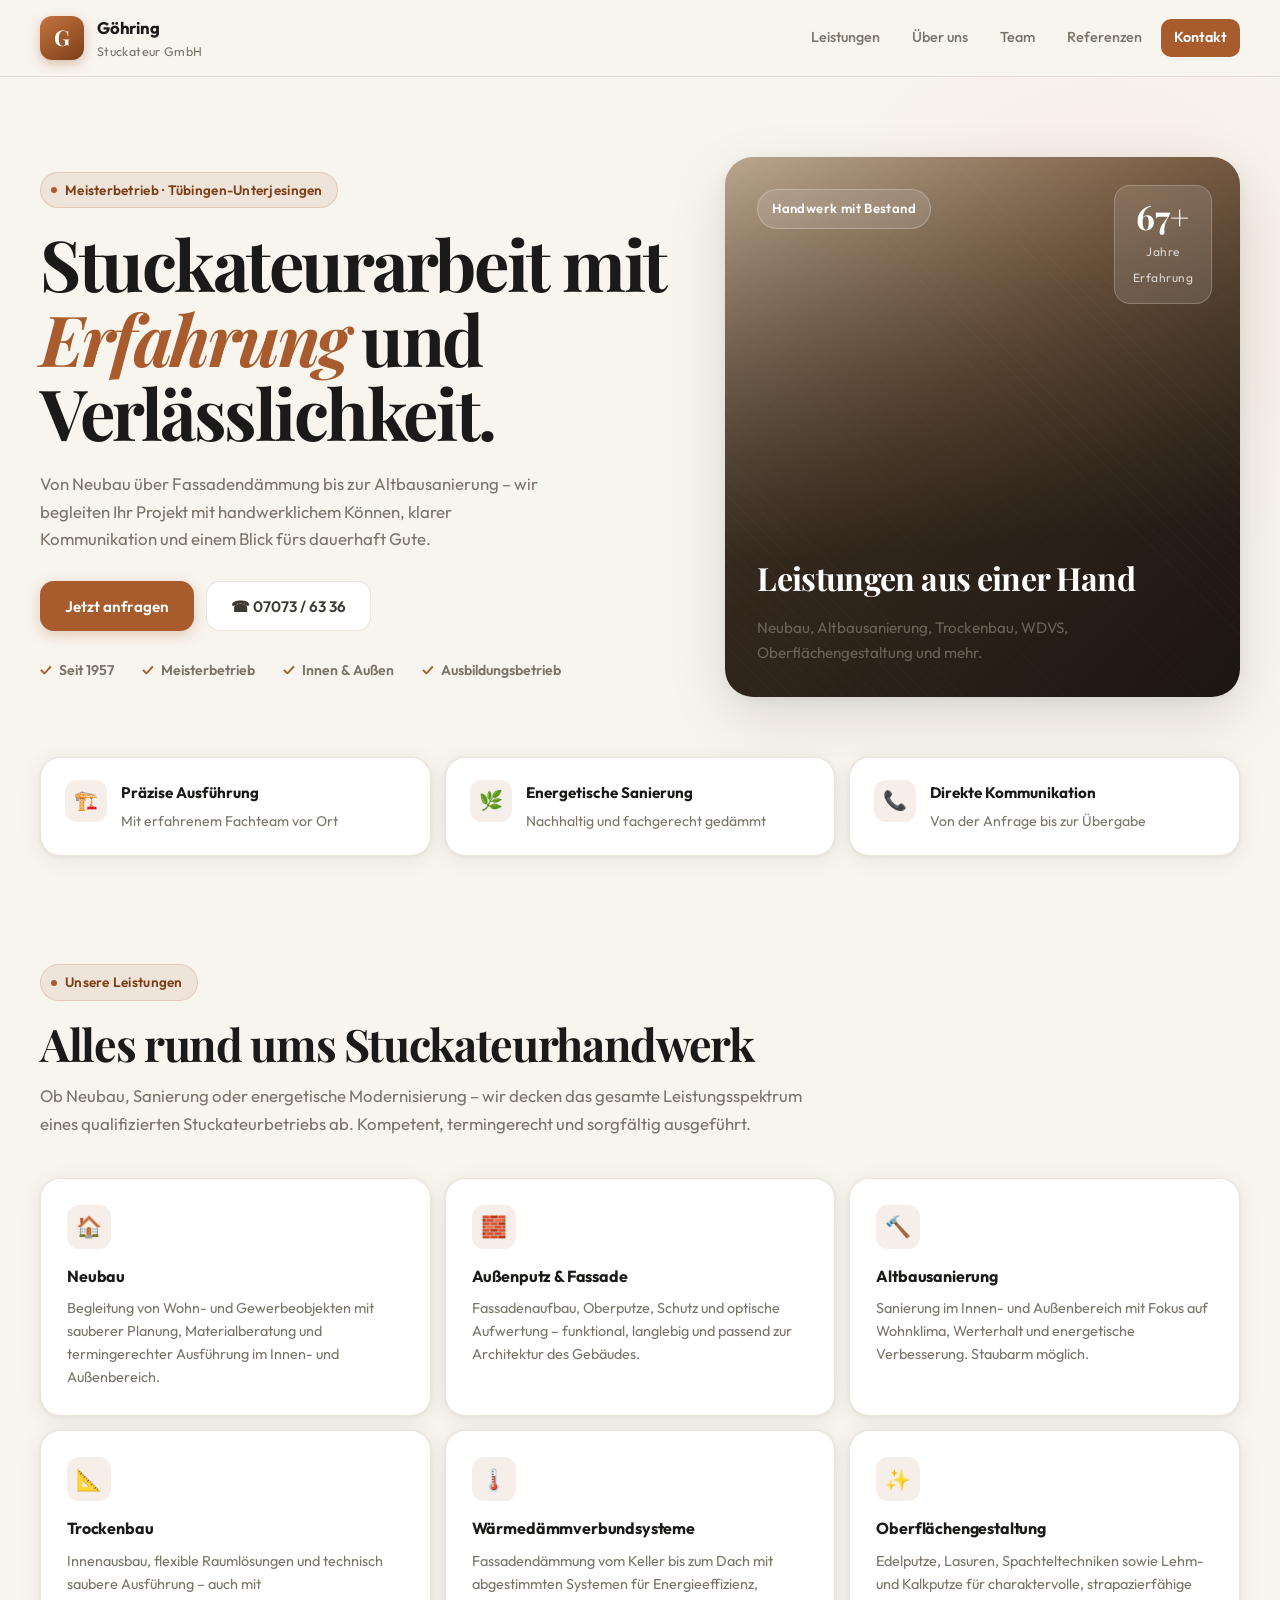
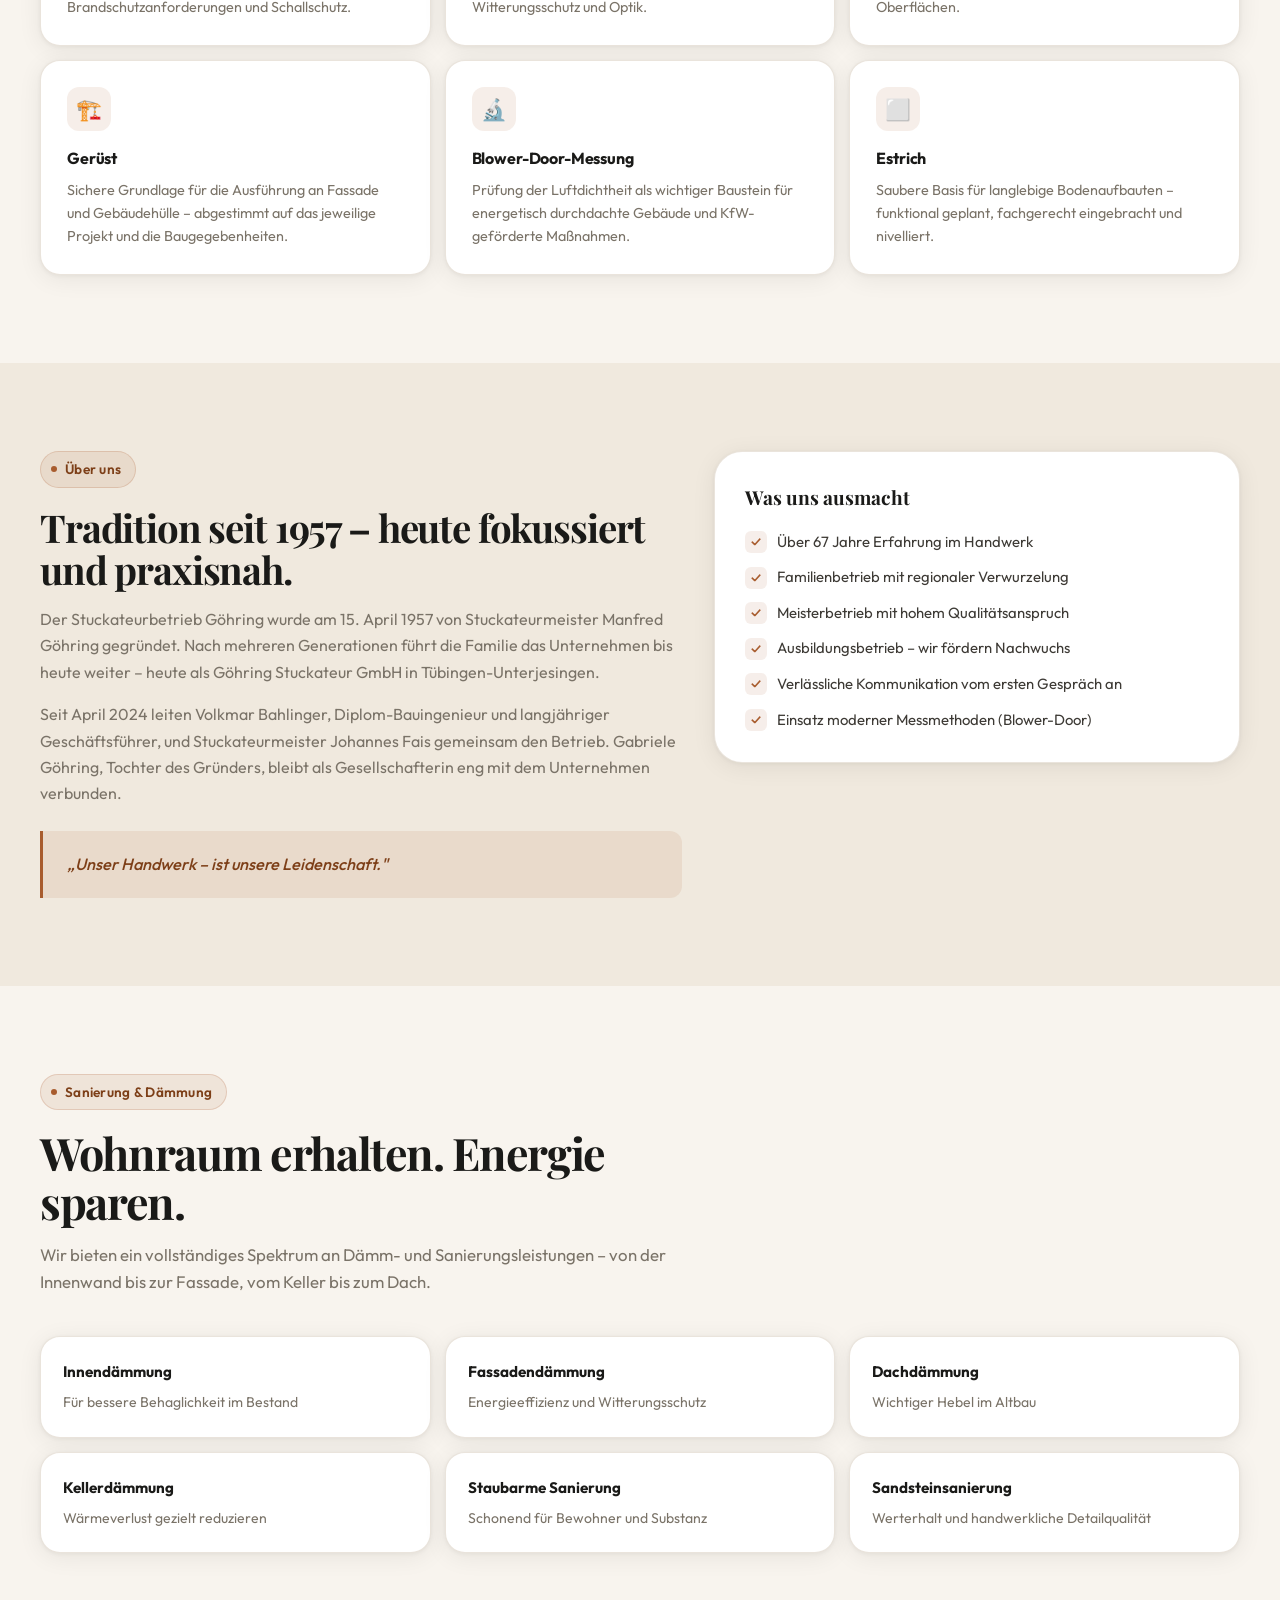
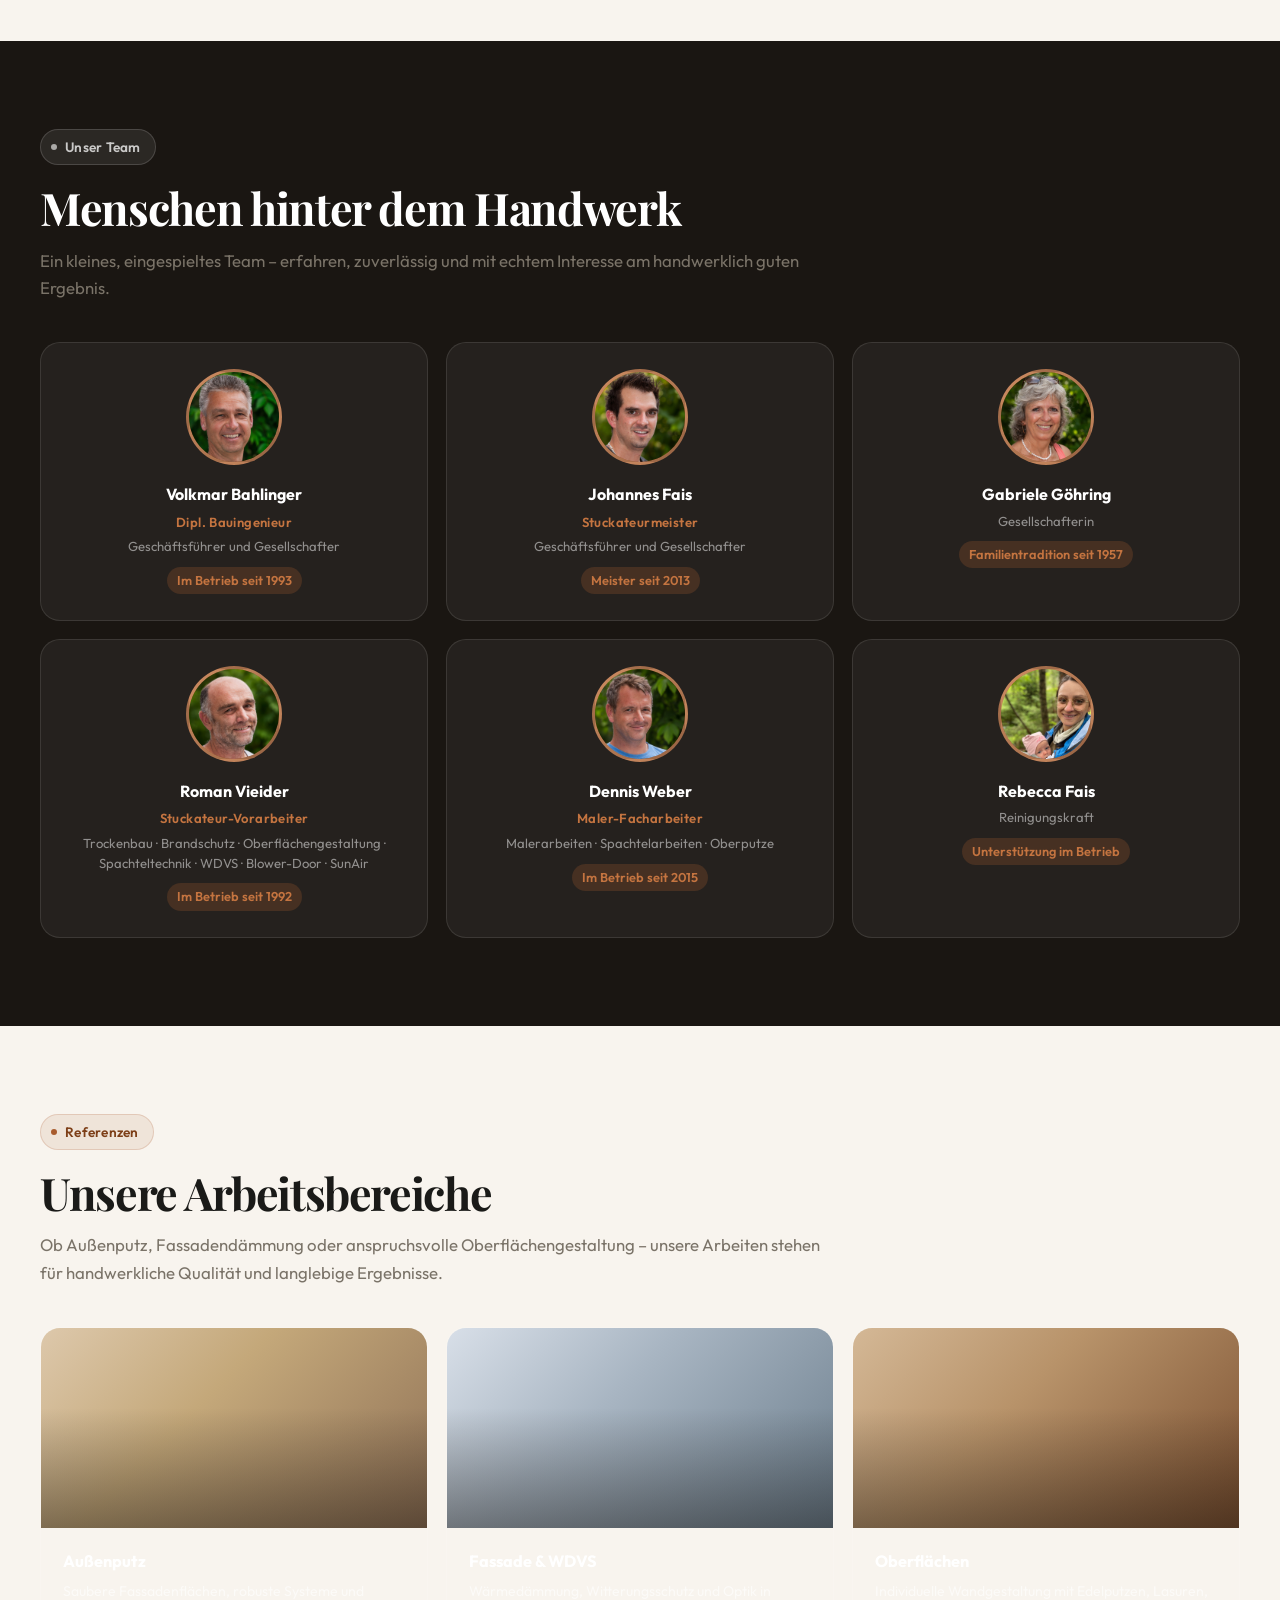
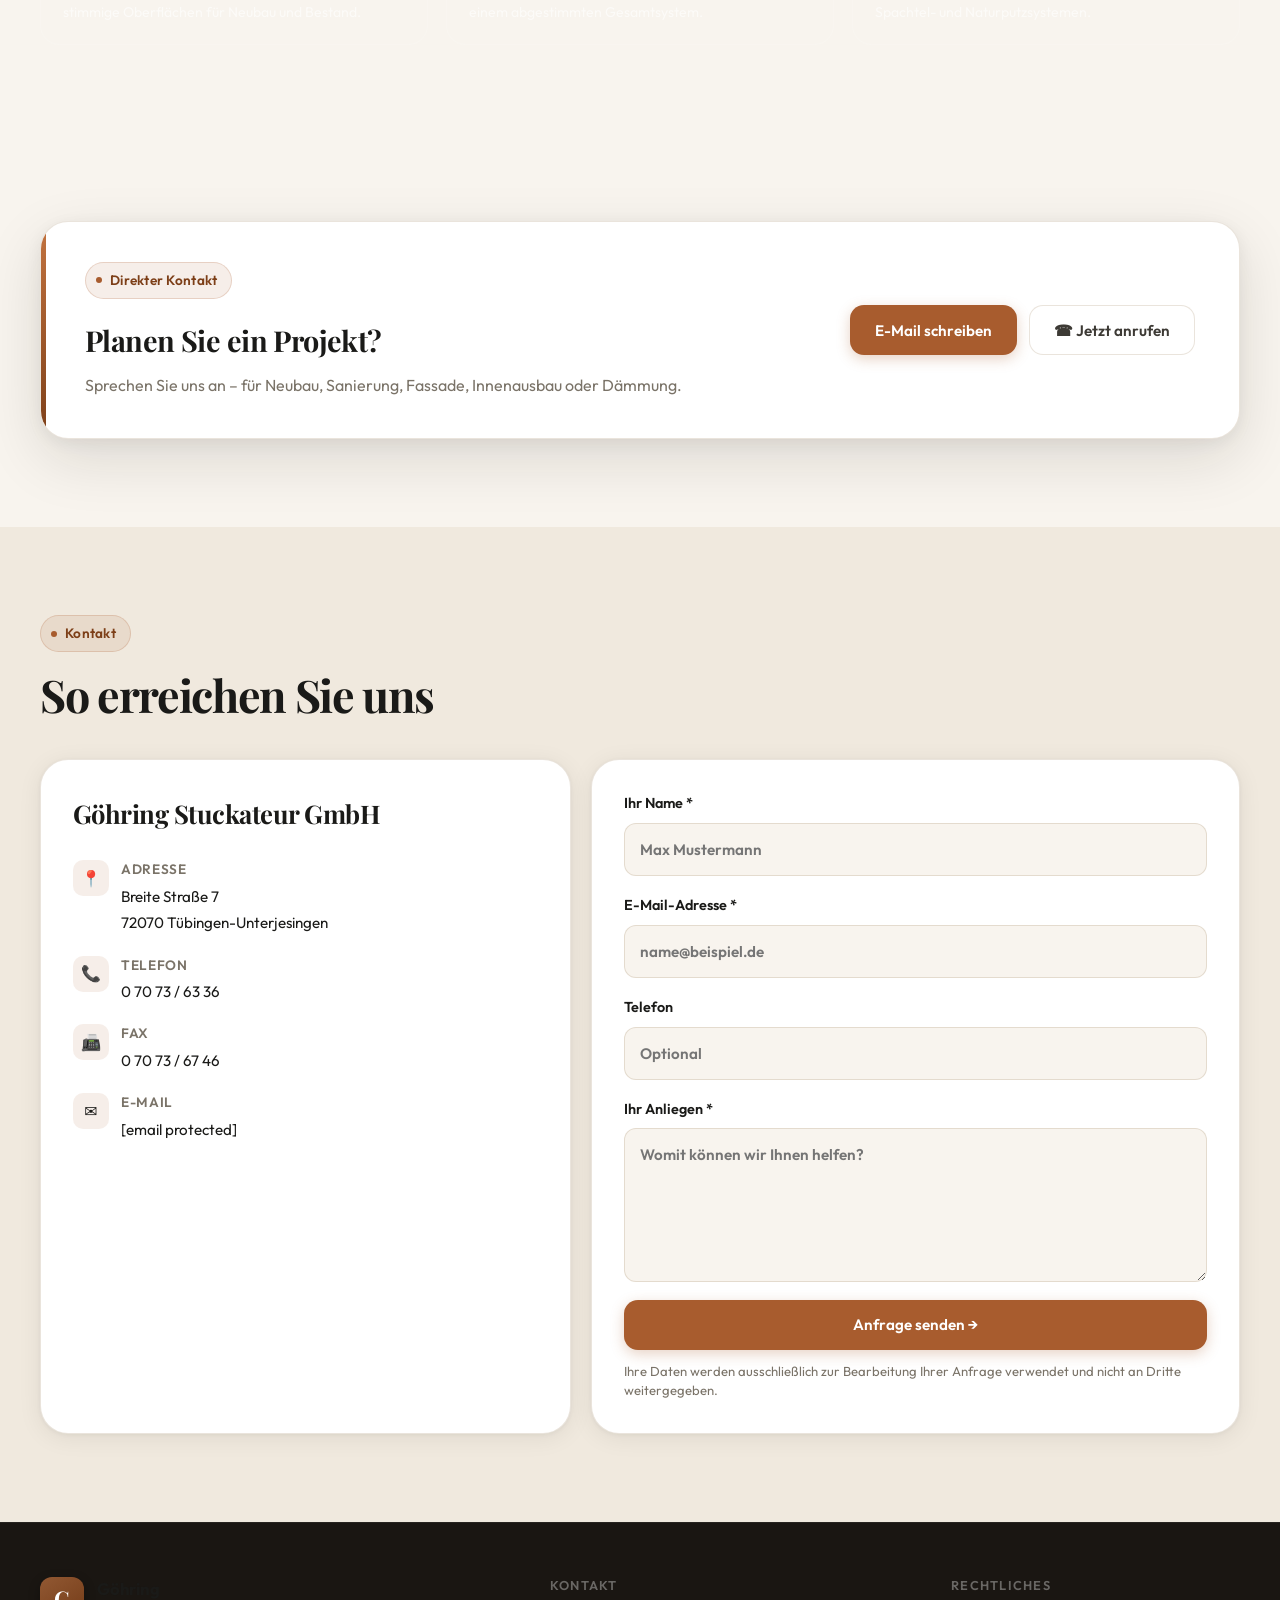
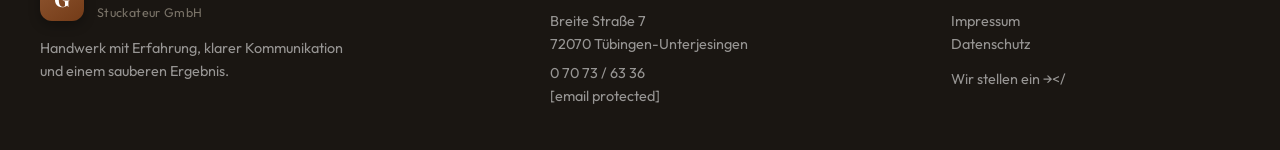
==== commit d4f0b027: "Add files via upload" ====
--- a/index.html
+++ b/index.html
@@ -1,5 +1,4 @@
 <!DOCTYPE html>
-
 <html lang="de">
 <head>
   <meta charset="UTF-8" />
@@ -23,393 +22,388 @@
         </span>
       </a>
 
-```
-  <button class="nav-toggle" aria-label="Menü öffnen" aria-expanded="false">☰</button>
-
-  <nav class="site-nav">
-    <a href="#leistungen">Leistungen</a>
-    <a href="#ueber-uns">Über uns</a>
-    <a href="#team">Team</a>
-    <a href="#projekte">Referenzen</a>
-    <a href="#kontakt" class="nav-cta">Kontakt</a>
-  </nav>
-</div>
-```
-
+      <button class="nav-toggle" aria-label="Menü öffnen" aria-expanded="false">☰</button>
+
+      <nav class="site-nav">
+        <a href="#leistungen">Leistungen</a>
+        <a href="#ueber-uns">Über uns</a>
+        <a href="#team">Team</a>
+        <a href="#projekte">Referenzen</a>
+        <a href="#kontakt" class="nav-cta">Kontakt</a>
+      </nav>
+    </div>
   </header>
 
   <main id="top">
 
-```
-<!-- HERO -->
-<section class="hero">
-  <div class="container hero-grid">
-    <div class="hero-copy">
-      <div class="eyebrow">Meisterbetrieb · Tübingen-Unterjesingen</div>
-      <h1>Stuckateurarbeit mit <em>Erfahrung</em> und Verlässlichkeit.</h1>
-      <p>
-        Von Neubau über Fassadendämmung bis zur Altbausanierung – wir begleiten Ihr
-        Projekt mit handwerklichem Können, klarer Kommunikation und einem Blick
-        fürs dauerhaft Gute.
-      </p>
-      <div class="hero-actions">
-        <a class="btn btn-primary" href="#kontakt">Jetzt anfragen</a>
-        <a class="btn btn-secondary" href="tel:+4970736336">☎ 07073 / 63 36</a>
-      </div>
-      <ul class="hero-facts">
-        <li>Seit 1957</li>
-        <li>Meisterbetrieb</li>
-        <li>Innen &amp; Außen</li>
-        <li>Ausbildungsbetrieb</li>
-      </ul>
-    </div>
-
-    <div>
-      <div class="hero-image-card">
-        <div class="hero-stat">
-          <strong>67+</strong>
-          <span>Jahre<br>Erfahrung</span>
-        </div>
-        <span class="badge">Handwerk mit Bestand</span>
-        <h2>Leistungen aus einer Hand</h2>
-        <p>Neubau, Altbausanierung, Trockenbau, WDVS, Oberflächengestaltung und mehr.</p>
-      </div>
-    </div>
-  </div>
-</section>
-
-<!-- TRUST BAR -->
-<section class="trust-bar">
-  <div class="container trust-grid">
-    <div class="trust-item">
-      <div class="trust-icon">🏗️</div>
-      <div>
-        <strong>Präzise Ausführung</strong>
-        <span>Mit erfahrenem Fachteam vor Ort</span>
-      </div>
-    </div>
-    <div class="trust-item">
-      <div class="trust-icon">🌿</div>
-      <div>
-        <strong>Energetische Sanierung</strong>
-        <span>Nachhaltig und fachgerecht gedämmt</span>
-      </div>
-    </div>
-    <div class="trust-item">
-      <div class="trust-icon">📞</div>
-      <div>
-        <strong>Direkte Kommunikation</strong>
-        <span>Von der Anfrage bis zur Übergabe</span>
-      </div>
-    </div>
-  </div>
-</section>
-
-<!-- LEISTUNGEN -->
-<section id="leistungen" class="section">
-  <div class="container">
-    <div class="section-head">
-      <div class="eyebrow">Unsere Leistungen</div>
-      <h2>Alles rund ums Stuckateur­handwerk</h2>
-      <p>
-        Ob Neubau, Sanierung oder energetische Modernisierung – wir decken das gesamte
-        Leistungsspektrum eines qualifizierten Stuckateurbetriebs ab. Kompetent,
-        termingerecht und sorgfältig ausgeführt.
-      </p>
-    </div>
-
-    <div class="cards cards-3">
-      <article class="card">
-        <div class="card-icon">🏠</div>
-        <h3>Neubau</h3>
-        <p>Begleitung von Wohn- und Gewerbeobjekten mit sauberer Planung, Materialberatung und termingerechter Ausführung im Innen- und Außenbereich.</p>
-      </article>
-      <article class="card">
-        <div class="card-icon">🧱</div>
-        <h3>Außenputz &amp; Fassade</h3>
-        <p>Fassadenaufbau, Oberputze, Schutz und optische Aufwertung – funktional, langlebig und passend zur Architektur des Gebäudes.</p>
-      </article>
-      <article class="card">
-        <div class="card-icon">🔨</div>
-        <h3>Altbausanierung</h3>
-        <p>Sanierung im Innen- und Außenbereich mit Fokus auf Wohnklima, Werterhalt und energetische Verbesserung. Staubarm möglich.</p>
-      </article>
-      <article class="card">
-        <div class="card-icon">📐</div>
-        <h3>Trockenbau</h3>
-        <p>Innenausbau, flexible Raumlösungen und technisch saubere Ausführung – auch mit Brandschutzanforderungen und Schallschutz.</p>
-      </article>
-      <article class="card">
-        <div class="card-icon">🌡️</div>
-        <h3>Wärmedämmverbundsysteme</h3>
-        <p>Fassadendämmung vom Keller bis zum Dach mit abgestimmten Systemen für Energieeffizienz, Witterungsschutz und Optik.</p>
-      </article>
-      <article class="card">
-        <div class="card-icon">✨</div>
-        <h3>Oberflächengestaltung</h3>
-        <p>Edelputze, Lasuren, Spachteltechniken sowie Lehm- und Kalkputze für charaktervolle, strapazierfähige Oberflächen.</p>
-      </article>
-      <article class="card">
-        <div class="card-icon">🏗️</div>
-        <h3>Gerüst</h3>
-        <p>Sichere Grundlage für die Ausführung an Fassade und Gebäudehülle – abgestimmt auf das jeweilige Projekt und die Baugegebenheiten.</p>
-      </article>
-      <article class="card">
-        <div class="card-icon">🔬</div>
-        <h3>Blower-Door-Messung</h3>
-        <p>Prüfung der Luftdichtheit als wichtiger Baustein für energetisch durchdachte Gebäude und KfW-geförderte Maßnahmen.</p>
-      </article>
-      <article class="card">
-        <div class="card-icon">⬜</div>
-        <h3>Estrich</h3>
-        <p>Saubere Basis für langlebige Bodenaufbauten – funktional geplant, fachgerecht eingebracht und nivelliert.</p>
-      </article>
-    </div>
-  </div>
-</section>
-
-<!-- ÜBER UNS -->
-<section class="section section-alt" id="ueber-uns">
-  <div class="container split">
-    <div>
-      <div class="eyebrow">Über uns</div>
-      <h2>Tradition seit 1957 – heute fokussiert und praxisnah.</h2>
-      <p>
-        Der Stuckateurbetrieb Göhring wurde am 15. April 1957 von Stuckateurmeister
-        Manfred Göhring gegründet. Nach mehreren Generationen führt die Familie das
-        Unternehmen bis heute weiter – heute als Göhring Stuckateur GmbH in Tübingen-Unterjesingen.
-      </p>
-      <p>
-        Seit April 2024 leiten Volkmar Bahlinger, Diplom-Bauingenieur und langjähriger
-        Geschäftsführer, und Stuckateur­meister Johannes Fais gemeinsam den Betrieb.
-        Gabriele Göhring, Tochter des Gründers, bleibt als Gesellschafterin eng mit
-        dem Unternehmen verbunden.
-      </p>
-      <div class="firm-quote">
-        <p>„Unser Handwerk – ist unsere Leidenschaft."</p>
-      </div>
-    </div>
-    <div class="info-panel">
-      <h3>Was uns ausmacht</h3>
-      <ul class="check-list">
-        <li>Über 67 Jahre Erfahrung im Handwerk</li>
-        <li>Familienbetrieb mit regionaler Verwurzelung</li>
-        <li>Meisterbetrieb mit hohem Qualitätsanspruch</li>
-        <li>Ausbildungsbetrieb – wir fördern Nachwuchs</li>
-        <li>Verlässliche Kommunikation vom ersten Gespräch an</li>
-        <li>Einsatz moderner Messmethoden (Blower-Door)</li>
-      </ul>
-    </div>
-  </div>
-</section>
-
-<!-- SANIERUNG -->
-<section class="section" id="sanierung">
-  <div class="container">
-    <div class="section-head narrow">
-      <div class="eyebrow">Sanierung &amp; Dämmung</div>
-      <h2>Wohnraum erhalten. Energie sparen.</h2>
-      <p>
-        Wir bieten ein vollständiges Spektrum an Dämm- und Sanierungsleistungen –
-        von der Innenwand bis zur Fassade, vom Keller bis zum Dach.
-      </p>
-    </div>
-    <div class="feature-grid">
-      <div class="feature-box"><strong>Innendämmung</strong><span>Für bessere Behaglichkeit im Bestand</span></div>
-      <div class="feature-box"><strong>Fassadendämmung</strong><span>Energieeffizienz und Witterungsschutz</span></div>
-      <div class="feature-box"><strong>Dachdämmung</strong><span>Wichtiger Hebel im Altbau</span></div>
-      <div class="feature-box"><strong>Kellerdämmung</strong><span>Wärmeverlust gezielt reduzieren</span></div>
-      <div class="feature-box"><strong>Staubarme Sanierung</strong><span>Schonend für Bewohner und Substanz</span></div>
-      <div class="feature-box"><strong>Sandsteinsanierung</strong><span>Werterhalt und handwerkliche Detailqualität</span></div>
-    </div>
-  </div>
-</section>
-
-<!-- TEAM -->
-<section class="section section-dark" id="team">
-  <div class="container">
-    <div class="section-head">
-      <div class="eyebrow">Unser Team</div>
-      <h2>Menschen hinter dem Handwerk</h2>
-      <p>
-        Ein kleines, eingespieltes Team – erfahren, zuverlässig und mit echtem Interesse
-        am handwerklich guten Ergebnis.
-      </p>
-    </div>
-
-    <div class="team-grid">
-      <div class="team-card">
-        <div class="team-avatar"><img src="volkmar-bahlinger.jpg" alt="Volkmar Bahlinger"></div>
-        <h3>Volkmar Bahlinger</h3>
-        <div class="role-title">Dipl. Bauingenieur</div>
-        <div class="role">Geschäftsführer und Gesellschafter</div>
-        <span class="since">Im Betrieb seit 1993</span>
-      </div>
-      <div class="team-card">
-        <div class="team-avatar"><img src="johannes-fais.jpg" alt="Johannes Fais"></div>
-        <h3>Johannes Fais</h3>
-        <div class="role-title">Stuckateurmeister</div>
-        <div class="role">Geschäftsführer und Gesellschafter</div>
-        <span class="since">Meister seit 2013</span>
-      </div>
-      <div class="team-card">
-        <div class="team-avatar"><img src="gabriele-goehring.jpg" alt="Gabriele Göhring"></div>
-        <h3>Gabriele Göhring</h3>
-        <div class="role">Gesellschafterin</div>
-        <span class="since">Familientradition seit 1957</span>
-      </div>
-      <div class="team-card">
-        <div class="team-avatar"><img src="roman-vieider.jpg" alt="Roman Vieider"></div>
-        <h3>Roman Vieider</h3>
-        <div class="role-title">Stuckateur-Vorarbeiter</div>
-        <div class="role">Trockenbau · Brandschutz · Oberflächengestaltung · Spachteltechnik · WDVS · Blower-Door · SunAir</div>
-        <span class="since">Im Betrieb seit 1992</span>
-      </div>
-      <div class="team-card">
-        <div class="team-avatar"><img src="dennis-weber.jpg" alt="Dennis Weber"></div>
-        <h3>Dennis Weber</h3>
-        <div class="role-title">Maler-Facharbeiter</div>
-        <div class="role">Malerarbeiten · Spachtelarbeiten · Oberputze</div>
-        <span class="since">Im Betrieb seit 2015</span>
-      </div>
-      <div class="team-card">
-        <div class="team-avatar"><img src="rebecca-fais.jpg" alt="Rebecca Fais"></div>
-        <h3>Rebecca Fais</h3>
-        <div class="role">Reinigungskraft</div>
-        <span class="since">Unterstützung im Betrieb</span>
-      </div>
-    </div>
-  </div>
-</section>
-
-<!-- PROJEKTE -->
-<section class="section" id="projekte">
-  <div class="container">
-    <div class="section-head">
-      <div class="eyebrow">Referenzen</div>
-      <h2>Unsere Arbeitsbereiche</h2>
-      <p>
-        Ob Außenputz, Fassadendämmung oder anspruchsvolle Oberflächengestaltung –
-        unsere Arbeiten stehen für handwerkliche Qualität und langlebige Ergebnisse.
-      </p>
-    </div>
-  </div>
-
-  <div class="container">
-    <div class="project-grid">
-      <article class="project-card">
-        <div class="project-visual project-1"></div>
-        <div class="project-copy">
-          <h3>Außenputz</h3>
-          <p>Saubere Fassadenflächen, robuste Systeme und stimmige Oberflächen für Neubau und Bestand.</p>
-        </div>
-      </article>
-      <article class="project-card">
-        <div class="project-visual project-2"></div>
-        <div class="project-copy">
-          <h3>Fassade &amp; WDVS</h3>
-          <p>Wärmedämmung, Witterungsschutz und Optik in einem abgestimmten Gesamtsystem.</p>
-        </div>
-      </article>
-      <article class="project-card">
-        <div class="project-visual project-3"></div>
-        <div class="project-copy">
-          <h3>Oberflächen</h3>
-          <p>Individuelle Wandgestaltung mit Edelputzen, Lasuren, Spachtel- und Naturputzsystemen.</p>
-        </div>
-      </article>
-    </div>
-  </div>
-</section>
-
-<!-- CTA -->
-<section class="section">
-  <div class="container">
-    <div class="cta-panel">
-      <div>
-        <div class="eyebrow">Direkter Kontakt</div>
-        <h2>Planen Sie ein Projekt?</h2>
-        <p>Sprechen Sie uns an – für Neubau, Sanierung, Fassade, Innenausbau oder Dämmung.</p>
-      </div>
-      <div class="cta-actions">
-        <a class="btn btn-primary" href="/cdn-cgi/l/email-protection#a0c9cec6cfe0c7cfc5c8d2c9cec78dd3d4d5c3cbc1d4c5d5d28ec4c5">E-Mail schreiben</a>
-        <a class="btn btn-secondary" href="tel:+4970736336">☎ Jetzt anrufen</a>
-      </div>
-    </div>
-  </div>
-</section>
-
-<!-- KONTAKT -->
-<section id="kontakt" class="section section-alt">
-  <div class="container">
-    <div class="section-head narrow">
-      <div class="eyebrow">Kontakt</div>
-      <h2>So erreichen Sie uns</h2>
-    </div>
-    <div class="contact-grid">
-      <div class="contact-card">
-        <h2>Göhring Stuckateur GmbH</h2>
-
-        <div class="contact-detail">
-          <div class="contact-detail-icon">📍</div>
+    <!-- HERO -->
+    <section class="hero">
+      <div class="container hero-grid">
+        <div class="hero-copy">
+          <div class="eyebrow">Meisterbetrieb · Tübingen-Unterjesingen</div>
+          <h1>Stuckateurarbeit mit <em>Erfahrung</em> und Verlässlichkeit.</h1>
+          <p>
+            Von Neubau über Fassadendämmung bis zur Altbausanierung – wir begleiten Ihr
+            Projekt mit handwerklichem Können, klarer Kommunikation und einem Blick
+            fürs dauerhaft Gute.
+          </p>
+          <div class="hero-actions">
+            <a class="btn btn-primary" href="#kontakt">Jetzt anfragen</a>
+            <a class="btn btn-secondary" href="tel:+4970736336">☎ 07073 / 63 36</a>
+          </div>
+          <ul class="hero-facts">
+            <li>Seit 1957</li>
+            <li>Meisterbetrieb</li>
+            <li>Innen &amp; Außen</li>
+            <li>Ausbildungsbetrieb</li>
+          </ul>
+        </div>
+
+        <div>
+          <div class="hero-image-card">
+            <div class="hero-stat">
+              <strong>67+</strong>
+              <span>Jahre<br>Erfahrung</span>
+            </div>
+            <span class="badge">Handwerk mit Bestand</span>
+            <h2>Leistungen aus einer Hand</h2>
+            <p>Neubau, Altbausanierung, Trockenbau, WDVS, Oberflächengestaltung und mehr.</p>
+          </div>
+        </div>
+      </div>
+    </section>
+
+    <!-- TRUST BAR -->
+    <section class="trust-bar">
+      <div class="container trust-grid">
+        <div class="trust-item">
+          <div class="trust-icon">🏗️</div>
           <div>
-            <strong>Adresse</strong>
-            <span>Breite Straße 7<br>72070 Tübingen-Unterjesingen</span>
-          </div>
-        </div>
-
-        <div class="contact-detail">
-          <div class="contact-detail-icon">📞</div>
+            <strong>Präzise Ausführung</strong>
+            <span>Mit erfahrenem Fachteam vor Ort</span>
+          </div>
+        </div>
+        <div class="trust-item">
+          <div class="trust-icon">🌿</div>
           <div>
-            <strong>Telefon</strong>
-            <a href="tel:+4970736336">0 70 73 / 63 36</a>
-          </div>
-        </div>
-
-        <div class="contact-detail">
-          <div class="contact-detail-icon">📠</div>
+            <strong>Energetische Sanierung</strong>
+            <span>Nachhaltig und fachgerecht gedämmt</span>
+          </div>
+        </div>
+        <div class="trust-item">
+          <div class="trust-icon">📞</div>
           <div>
-            <strong>Fax</strong>
-            <span>0 70 73 / 67 46</span>
-          </div>
-        </div>
-
-        <div class="contact-detail">
-          <div class="contact-detail-icon">✉️</div>
+            <strong>Direkte Kommunikation</strong>
+            <span>Von der Anfrage bis zur Übergabe</span>
+          </div>
+        </div>
+      </div>
+    </section>
+
+    <!-- LEISTUNGEN -->
+    <section id="leistungen" class="section">
+      <div class="container">
+        <div class="section-head">
+          <div class="eyebrow">Unsere Leistungen</div>
+          <h2>Alles rund ums Stuckateur­handwerk</h2>
+          <p>
+            Ob Neubau, Sanierung oder energetische Modernisierung – wir decken das gesamte
+            Leistungsspektrum eines qualifizierten Stuckateurbetriebs ab. Kompetent,
+            termingerecht und sorgfältig ausgeführt.
+          </p>
+        </div>
+
+        <div class="cards cards-3">
+          <article class="card">
+            <div class="card-icon">🏠</div>
+            <h3>Neubau</h3>
+            <p>Begleitung von Wohn- und Gewerbeobjekten mit sauberer Planung, Materialberatung und termingerechter Ausführung im Innen- und Außenbereich.</p>
+          </article>
+          <article class="card">
+            <div class="card-icon">🧱</div>
+            <h3>Außenputz &amp; Fassade</h3>
+            <p>Fassadenaufbau, Oberputze, Schutz und optische Aufwertung – funktional, langlebig und passend zur Architektur des Gebäudes.</p>
+          </article>
+          <article class="card">
+            <div class="card-icon">🔨</div>
+            <h3>Altbausanierung</h3>
+            <p>Sanierung im Innen- und Außenbereich mit Fokus auf Wohnklima, Werterhalt und energetische Verbesserung. Staubarm möglich.</p>
+          </article>
+          <article class="card">
+            <div class="card-icon">📐</div>
+            <h3>Trockenbau</h3>
+            <p>Innenausbau, flexible Raumlösungen und technisch saubere Ausführung – auch mit Brandschutzanforderungen und Schallschutz.</p>
+          </article>
+          <article class="card">
+            <div class="card-icon">🌡️</div>
+            <h3>Wärmedämmverbundsysteme</h3>
+            <p>Fassadendämmung vom Keller bis zum Dach mit abgestimmten Systemen für Energieeffizienz, Witterungsschutz und Optik.</p>
+          </article>
+          <article class="card">
+            <div class="card-icon">✨</div>
+            <h3>Oberflächengestaltung</h3>
+            <p>Edelputze, Lasuren, Spachteltechniken sowie Lehm- und Kalkputze für charaktervolle, strapazierfähige Oberflächen.</p>
+          </article>
+          <article class="card">
+            <div class="card-icon">🏗️</div>
+            <h3>Gerüst</h3>
+            <p>Sichere Grundlage für die Ausführung an Fassade und Gebäudehülle – abgestimmt auf das jeweilige Projekt und die Baugegebenheiten.</p>
+          </article>
+          <article class="card">
+            <div class="card-icon">🔬</div>
+            <h3>Blower-Door-Messung</h3>
+            <p>Prüfung der Luftdichtheit als wichtiger Baustein für energetisch durchdachte Gebäude und KfW-geförderte Maßnahmen.</p>
+          </article>
+          <article class="card">
+            <div class="card-icon">⬜</div>
+            <h3>Estrich</h3>
+            <p>Saubere Basis für langlebige Bodenaufbauten – funktional geplant, fachgerecht eingebracht und nivelliert.</p>
+          </article>
+        </div>
+      </div>
+    </section>
+
+    <!-- ÜBER UNS -->
+    <section class="section section-alt" id="ueber-uns">
+      <div class="container split">
+        <div>
+          <div class="eyebrow">Über uns</div>
+          <h2>Tradition seit 1957 – heute fokussiert und praxisnah.</h2>
+          <p>
+            Der Stuckateurbetrieb Göhring wurde am 15. April 1957 von Stuckateurmeister
+            Manfred Göhring gegründet. Nach mehreren Generationen führt die Familie das
+            Unternehmen bis heute weiter – heute als Göhring Stuckateur GmbH in Tübingen-Unterjesingen.
+          </p>
+          <p>
+            Seit April 2024 leiten Volkmar Bahlinger, Diplom-Bauingenieur und langjähriger
+            Geschäftsführer, und Stuckateur­meister Johannes Fais gemeinsam den Betrieb.
+            Gabriele Göhring, Tochter des Gründers, bleibt als Gesellschafterin eng mit
+            dem Unternehmen verbunden.
+          </p>
+          <div class="firm-quote">
+            <p>„Unser Handwerk – ist unsere Leidenschaft."</p>
+          </div>
+        </div>
+        <div class="info-panel">
+          <h3>Was uns ausmacht</h3>
+          <ul class="check-list">
+            <li>Über 67 Jahre Erfahrung im Handwerk</li>
+            <li>Familienbetrieb mit regionaler Verwurzelung</li>
+            <li>Meisterbetrieb mit hohem Qualitätsanspruch</li>
+            <li>Ausbildungsbetrieb – wir fördern Nachwuchs</li>
+            <li>Verlässliche Kommunikation vom ersten Gespräch an</li>
+            <li>Einsatz moderner Messmethoden (Blower-Door)</li>
+          </ul>
+        </div>
+      </div>
+    </section>
+
+    <!-- SANIERUNG -->
+    <section class="section" id="sanierung">
+      <div class="container">
+        <div class="section-head narrow">
+          <div class="eyebrow">Sanierung &amp; Dämmung</div>
+          <h2>Wohnraum erhalten. Energie sparen.</h2>
+          <p>
+            Wir bieten ein vollständiges Spektrum an Dämm- und Sanierungsleistungen –
+            von der Innenwand bis zur Fassade, vom Keller bis zum Dach.
+          </p>
+        </div>
+        <div class="feature-grid">
+          <div class="feature-box"><strong>Innendämmung</strong><span>Für bessere Behaglichkeit im Bestand</span></div>
+          <div class="feature-box"><strong>Fassadendämmung</strong><span>Energieeffizienz und Witterungsschutz</span></div>
+          <div class="feature-box"><strong>Dachdämmung</strong><span>Wichtiger Hebel im Altbau</span></div>
+          <div class="feature-box"><strong>Kellerdämmung</strong><span>Wärmeverlust gezielt reduzieren</span></div>
+          <div class="feature-box"><strong>Staubarme Sanierung</strong><span>Schonend für Bewohner und Substanz</span></div>
+          <div class="feature-box"><strong>Sandsteinsanierung</strong><span>Werterhalt und handwerkliche Detailqualität</span></div>
+        </div>
+      </div>
+    </section>
+
+    <!-- TEAM -->
+    <section class="section section-dark" id="team">
+      <div class="container">
+        <div class="section-head">
+          <div class="eyebrow">Unser Team</div>
+          <h2>Menschen hinter dem Handwerk</h2>
+          <p>
+            Ein kleines, eingespieltes Team – erfahren, zuverlässig und mit echtem Interesse
+            am handwerklich guten Ergebnis.
+          </p>
+        </div>
+
+        <div class="team-grid">
+          <div class="team-card">
+            <div class="team-avatar"><img src="volkmar-bahlinger.jpg" alt="Volkmar Bahlinger"></div>
+            <h3>Volkmar Bahlinger</h3>
+            <div class="role-title">Dipl. Bauingenieur</div>
+            <div class="role">Geschäftsführer und Gesellschafter</div>
+            <span class="since">Im Betrieb seit 1993</span>
+          </div>
+          <div class="team-card">
+            <div class="team-avatar"><img src="johannes-fais.jpg" alt="Johannes Fais"></div>
+            <h3>Johannes Fais</h3>
+            <div class="role-title">Stuckateurmeister</div>
+            <div class="role">Geschäftsführer und Gesellschafter</div>
+            <span class="since">Meister seit 2013</span>
+          </div>
+          <div class="team-card">
+            <div class="team-avatar"><img src="gabriele-goehring.jpg" alt="Gabriele Göhring"></div>
+            <h3>Gabriele Göhring</h3>
+            <div class="role">Gesellschafterin</div>
+            <span class="since">Familientradition seit 1957</span>
+          </div>
+          <div class="team-card">
+            <div class="team-avatar"><img src="roman-vieider.jpg" alt="Roman Vieider"></div>
+            <h3>Roman Vieider</h3>
+            <div class="role-title">Stuckateur-Vorarbeiter</div>
+            <div class="role">Trockenbau · Brandschutz · Oberflächengestaltung · Spachteltechnik · WDVS · Blower-Door · SunAir</div>
+            <span class="since">Im Betrieb seit 1992</span>
+          </div>
+          <div class="team-card">
+            <div class="team-avatar"><img src="dennis-weber.jpg" alt="Dennis Weber"></div>
+            <h3>Dennis Weber</h3>
+            <div class="role-title">Maler-Facharbeiter</div>
+            <div class="role">Malerarbeiten · Spachtelarbeiten · Oberputze</div>
+            <span class="since">Im Betrieb seit 2015</span>
+          </div>
+          <div class="team-card">
+            <div class="team-avatar"><img src="rebecca-fais.jpg" alt="Rebecca Fais"></div>
+            <h3>Rebecca Fais</h3>
+            <div class="role">Reinigungskraft</div>
+            <span class="since">Unterstützung im Betrieb</span>
+          </div>
+        </div>
+      </div>
+    </section>
+
+    <!-- PROJEKTE -->
+    <section class="section" id="projekte">
+      <div class="container">
+        <div class="section-head">
+          <div class="eyebrow">Referenzen</div>
+          <h2>Unsere Arbeitsbereiche</h2>
+          <p>
+            Ob Außenputz, Fassadendämmung oder anspruchsvolle Oberflächengestaltung –
+            unsere Arbeiten stehen für handwerkliche Qualität und langlebige Ergebnisse.
+          </p>
+        </div>
+      </div>
+
+      <div class="container">
+        <div class="project-grid">
+          <article class="project-card">
+            <div class="project-visual project-1"></div>
+            <div class="project-copy">
+              <h3>Außenputz</h3>
+              <p>Saubere Fassadenflächen, robuste Systeme und stimmige Oberflächen für Neubau und Bestand.</p>
+            </div>
+          </article>
+          <article class="project-card">
+            <div class="project-visual project-2"></div>
+            <div class="project-copy">
+              <h3>Fassade &amp; WDVS</h3>
+              <p>Wärmedämmung, Witterungsschutz und Optik in einem abgestimmten Gesamtsystem.</p>
+            </div>
+          </article>
+          <article class="project-card">
+            <div class="project-visual project-3"></div>
+            <div class="project-copy">
+              <h3>Oberflächen</h3>
+              <p>Individuelle Wandgestaltung mit Edelputzen, Lasuren, Spachtel- und Naturputzsystemen.</p>
+            </div>
+          </article>
+        </div>
+      </div>
+    </section>
+
+    <!-- CTA -->
+    <section class="section">
+      <div class="container">
+        <div class="cta-panel">
           <div>
-            <strong>E-Mail</strong>
-            <a href="/cdn-cgi/l/email-protection#a3cacdc5cce3c4ccc6cbd1cacdc48ed0d7d6c0c8c2d7c6d6d18dc7c6"><span class="__cf_email__" data-cfemail="93fafdf5fcd3f4fcf6fbe1fafdf4bee0e7e6f0f8f2e7f6e6e1bdf7f6">[email&#160;protected]</span></a>
-          </div>
-        </div>
-      </div>
-
-      <form class="contact-form" onsubmit="handleFormSubmit(event)">
-        <label>
-          Ihr Name *
-          <input type="text" name="name" placeholder="Max Mustermann" required>
-        </label>
-        <label>
-          E-Mail-Adresse *
-          <input type="email" name="email" placeholder="name@beispiel.de" required>
-        </label>
-        <label>
-          Telefon
-          <input type="text" name="phone" placeholder="Optional">
-        </label>
-        <label>
-          Ihr Anliegen *
-          <textarea name="message" rows="5" placeholder="Womit können wir Ihnen helfen?" required></textarea>
-        </label>
-        <button class="btn btn-primary" type="submit">Anfrage senden →</button>
-        <p class="form-note">
-          Ihre Daten werden ausschließlich zur Bearbeitung Ihrer Anfrage verwendet
-          und nicht an Dritte weitergegeben.
-        </p>
-      </form>
-    </div>
-  </div>
-</section>
-```
+            <div class="eyebrow">Direkter Kontakt</div>
+            <h2>Planen Sie ein Projekt?</h2>
+            <p>Sprechen Sie uns an – für Neubau, Sanierung, Fassade, Innenausbau oder Dämmung.</p>
+          </div>
+          <div class="cta-actions">
+            <a class="btn btn-primary" href="/cdn-cgi/l/email-protection#a0c9cec6cfe0c7cfc5c8d2c9cec78dd3d4d5c3cbc1d4c5d5d28ec4c5">E-Mail schreiben</a>
+            <a class="btn btn-secondary" href="tel:+4970736336">☎ Jetzt anrufen</a>
+          </div>
+        </div>
+      </div>
+    </section>
+
+    <!-- KONTAKT -->
+    <section id="kontakt" class="section section-alt">
+      <div class="container">
+        <div class="section-head narrow">
+          <div class="eyebrow">Kontakt</div>
+          <h2>So erreichen Sie uns</h2>
+        </div>
+        <div class="contact-grid">
+          <div class="contact-card">
+            <h2>Göhring Stuckateur GmbH</h2>
+
+            <div class="contact-detail">
+              <div class="contact-detail-icon">📍</div>
+              <div>
+                <strong>Adresse</strong>
+                <span>Breite Straße 7<br>72070 Tübingen-Unterjesingen</span>
+              </div>
+            </div>
+
+            <div class="contact-detail">
+              <div class="contact-detail-icon">📞</div>
+              <div>
+                <strong>Telefon</strong>
+                <a href="tel:+4970736336">0 70 73 / 63 36</a>
+              </div>
+            </div>
+
+            <div class="contact-detail">
+              <div class="contact-detail-icon">📠</div>
+              <div>
+                <strong>Fax</strong>
+                <span>0 70 73 / 67 46</span>
+              </div>
+            </div>
+
+            <div class="contact-detail">
+              <div class="contact-detail-icon">✉️</div>
+              <div>
+                <strong>E-Mail</strong>
+                <a href="/cdn-cgi/l/email-protection#a3cacdc5cce3c4ccc6cbd1cacdc48ed0d7d6c0c8c2d7c6d6d18dc7c6"><span class="__cf_email__" data-cfemail="93fafdf5fcd3f4fcf6fbe1fafdf4bee0e7e6f0f8f2e7f6e6e1bdf7f6">[email&#160;protected]</span></a>
+              </div>
+            </div>
+          </div>
+
+          <form class="contact-form" onsubmit="handleFormSubmit(event)">
+            <label>
+              Ihr Name *
+              <input type="text" name="name" placeholder="Max Mustermann" required>
+            </label>
+            <label>
+              E-Mail-Adresse *
+              <input type="email" name="email" placeholder="name@beispiel.de" required>
+            </label>
+            <label>
+              Telefon
+              <input type="text" name="phone" placeholder="Optional">
+            </label>
+            <label>
+              Ihr Anliegen *
+              <textarea name="message" rows="5" placeholder="Womit können wir Ihnen helfen?" required></textarea>
+            </label>
+            <button class="btn btn-primary" type="submit">Anfrage senden →</button>
+            <p class="form-note">
+              Ihre Daten werden ausschließlich zur Bearbeitung Ihrer Anfrage verwendet
+              und nicht an Dritte weitergegeben.
+            </p>
+          </form>
+        </div>
+      </div>
+    </section>
 
   </main>
 
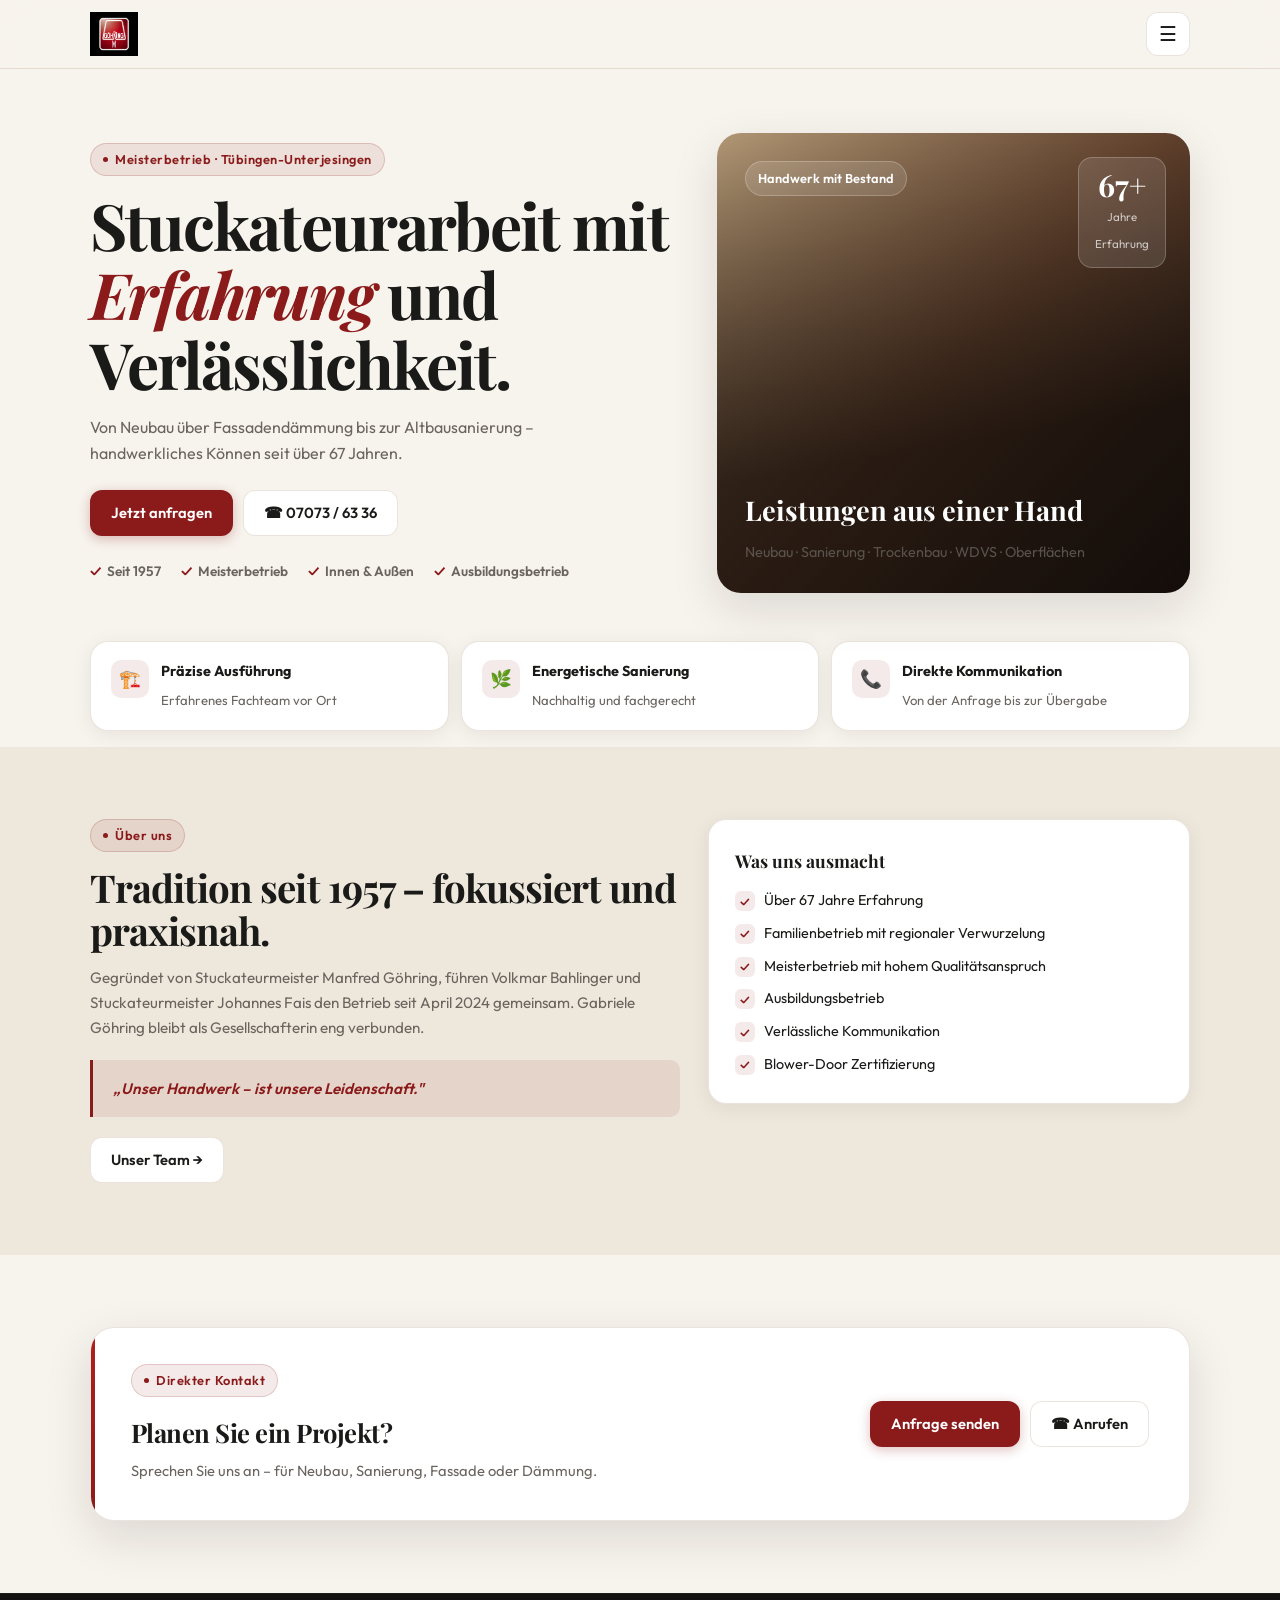
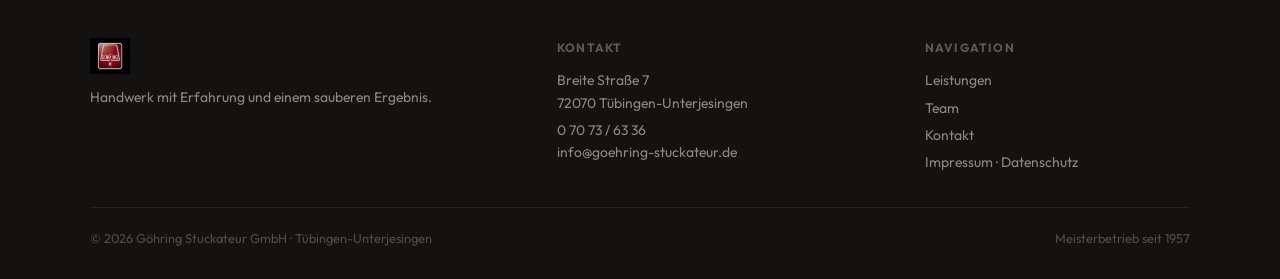
==== commit a3d5558d: "Add files via upload" ====
--- a/index.html
+++ b/index.html
@@ -1,440 +1,155 @@
 <!DOCTYPE html>
 <html lang="de">
 <head>
-  <meta charset="UTF-8" />
-  <meta name="viewport" content="width=device-width, initial-scale=1.0" />
-  <title>Göhring Stuckateur GmbH – Stuckateurarbeiten in Tübingen-Unterjesingen</title>
-  <meta name="description" content="Göhring Stuckateur GmbH – Ihr Stuckateurbetrieb seit 1957 in Tübingen-Unterjesingen. Neubau, Außenputz, Altbausanierung, Trockenbau, WDVS, Oberflächengestaltung, Gerüst, Blower-Door und Estrich." />
+  <meta charset="UTF-8"/>
+  <meta name="viewport" content="width=device-width, initial-scale=1.0"/>
+  <title>Göhring Stuckateur GmbH – Tübingen-Unterjesingen</title>
+  <meta name="description" content="Göhring Stuckateur GmbH – Meisterbetrieb seit 1957. Neubau, Außenputz, Altbausanierung, Trockenbau, WDVS und mehr in Tübingen-Unterjesingen."/>
   <link rel="preconnect" href="https://fonts.googleapis.com">
   <link rel="preconnect" href="https://fonts.gstatic.com" crossorigin>
-  <link href="https://fonts.googleapis.com/css2?family=Playfair+Display:wght@700;800&family=Outfit:wght@300;400;500;600;700&display=swap" rel="stylesheet">
-  <link rel="stylesheet" href="styles.css" />
+  <link href="https://fonts.googleapis.com/css2?family=Playfair+Display:wght@700&family=Outfit:wght@300;400;500;600;700&display=swap" rel="stylesheet">
+  <link rel="stylesheet" href="styles.css"/>
 </head>
 <body>
 
-  <header class="site-header">
-    <div class="container nav-wrap">
-      <a href="#top" class="brand">
-        <span class="brand-mark">G</span>
-        <span>
-          <strong>Göhring</strong>
-          <small>Stuckateur GmbH</small>
-        </span>
-      </a>
+<header class="site-header">
+  <div class="container nav-wrap">
+    <a href="index.html" class="brand"><img src="logo.jpg" alt="Göhring Stuckateur GmbH"></a>
+    <button class="nav-toggle" aria-label="Menü">☰</button>
+    <nav class="nav-dropdown">
+      <a href="index.html">Startseite</a>
+      <a href="leistungen.html">Leistungen</a>
+      <a href="team.html">Team</a>
+      <a href="referenzen.html">Referenzen</a>
+      <a href="kontakt.html">Kontakt</a>
+      <div class="nav-divider"></div>
+      <a href="impressum.html">Impressum</a>
+      <a href="datenschutz.html">Datenschutz</a>
+    </nav>
+  </div>
+</header>
 
-      <button class="nav-toggle" aria-label="Menü öffnen" aria-expanded="false">☰</button>
-
-      <nav class="site-nav">
-        <a href="#leistungen">Leistungen</a>
-        <a href="#ueber-uns">Über uns</a>
-        <a href="#team">Team</a>
-        <a href="#projekte">Referenzen</a>
-        <a href="#kontakt" class="nav-cta">Kontakt</a>
-      </nav>
-    </div>
-  </header>
-
-  <main id="top">
-
-    <!-- HERO -->
-    <section class="hero">
-      <div class="container hero-grid">
-        <div class="hero-copy">
-          <div class="eyebrow">Meisterbetrieb · Tübingen-Unterjesingen</div>
-          <h1>Stuckateurarbeit mit <em>Erfahrung</em> und Verlässlichkeit.</h1>
-          <p>
-            Von Neubau über Fassadendämmung bis zur Altbausanierung – wir begleiten Ihr
-            Projekt mit handwerklichem Können, klarer Kommunikation und einem Blick
-            fürs dauerhaft Gute.
-          </p>
-          <div class="hero-actions">
-            <a class="btn btn-primary" href="#kontakt">Jetzt anfragen</a>
-            <a class="btn btn-secondary" href="tel:+4970736336">☎ 07073 / 63 36</a>
+<main>
+  <section class="hero">
+    <div class="container hero-grid">
+      <div class="hero-copy">
+        <div class="eyebrow">Meisterbetrieb · Tübingen-Unterjesingen</div>
+        <h1>Stuckateurarbeit mit <em>Erfahrung</em> und Verlässlichkeit.</h1>
+        <p>Von Neubau über Fassadendämmung bis zur Altbausanierung – handwerkliches Können seit über 67 Jahren.</p>
+        <div class="hero-actions">
+          <a class="btn btn-primary" href="kontakt.html">Jetzt anfragen</a>
+          <a class="btn btn-secondary" href="tel:+4970736336">☎ 07073 / 63 36</a>
+        </div>
+        <ul class="hero-facts">
+          <li>Seit 1957</li>
+          <li>Meisterbetrieb</li>
+          <li>Innen &amp; Außen</li>
+          <li>Ausbildungsbetrieb</li>
+        </ul>
+      </div>
+      <div>
+        <div class="hero-card">
+          <div class="hero-card-stat">
+            <strong>67+</strong>
+            <span>Jahre<br>Erfahrung</span>
           </div>
-          <ul class="hero-facts">
-            <li>Seit 1957</li>
-            <li>Meisterbetrieb</li>
-            <li>Innen &amp; Außen</li>
-            <li>Ausbildungsbetrieb</li>
-          </ul>
-        </div>
-
-        <div>
-          <div class="hero-image-card">
-            <div class="hero-stat">
-              <strong>67+</strong>
-              <span>Jahre<br>Erfahrung</span>
-            </div>
-            <span class="badge">Handwerk mit Bestand</span>
-            <h2>Leistungen aus einer Hand</h2>
-            <p>Neubau, Altbausanierung, Trockenbau, WDVS, Oberflächengestaltung und mehr.</p>
-          </div>
+          <span class="hero-card-badge">Handwerk mit Bestand</span>
+          <h2>Leistungen aus einer Hand</h2>
+          <p>Neubau · Sanierung · Trockenbau · WDVS · Oberflächen</p>
         </div>
       </div>
-    </section>
+    </div>
+  </section>
 
-    <!-- TRUST BAR -->
-    <section class="trust-bar">
-      <div class="container trust-grid">
-        <div class="trust-item">
-          <div class="trust-icon">🏗️</div>
-          <div>
-            <strong>Präzise Ausführung</strong>
-            <span>Mit erfahrenem Fachteam vor Ort</span>
-          </div>
-        </div>
-        <div class="trust-item">
-          <div class="trust-icon">🌿</div>
-          <div>
-            <strong>Energetische Sanierung</strong>
-            <span>Nachhaltig und fachgerecht gedämmt</span>
-          </div>
-        </div>
-        <div class="trust-item">
-          <div class="trust-icon">📞</div>
-          <div>
-            <strong>Direkte Kommunikation</strong>
-            <span>Von der Anfrage bis zur Übergabe</span>
-          </div>
-        </div>
+  <section class="trust-bar">
+    <div class="container trust-grid">
+      <div class="trust-item">
+        <div class="trust-icon">🏗️</div>
+        <div><strong>Präzise Ausführung</strong><span>Erfahrenes Fachteam vor Ort</span></div>
       </div>
-    </section>
+      <div class="trust-item">
+        <div class="trust-icon">🌿</div>
+        <div><strong>Energetische Sanierung</strong><span>Nachhaltig und fachgerecht</span></div>
+      </div>
+      <div class="trust-item">
+        <div class="trust-icon">📞</div>
+        <div><strong>Direkte Kommunikation</strong><span>Von der Anfrage bis zur Übergabe</span></div>
+      </div>
+    </div>
+  </section>
 
-    <!-- LEISTUNGEN -->
-    <section id="leistungen" class="section">
-      <div class="container">
-        <div class="section-head">
-          <div class="eyebrow">Unsere Leistungen</div>
-          <h2>Alles rund ums Stuckateur­handwerk</h2>
-          <p>
-            Ob Neubau, Sanierung oder energetische Modernisierung – wir decken das gesamte
-            Leistungsspektrum eines qualifizierten Stuckateurbetriebs ab. Kompetent,
-            termingerecht und sorgfältig ausgeführt.
-          </p>
-        </div>
-
-        <div class="cards cards-3">
-          <article class="card">
-            <div class="card-icon">🏠</div>
-            <h3>Neubau</h3>
-            <p>Begleitung von Wohn- und Gewerbeobjekten mit sauberer Planung, Materialberatung und termingerechter Ausführung im Innen- und Außenbereich.</p>
-          </article>
-          <article class="card">
-            <div class="card-icon">🧱</div>
-            <h3>Außenputz &amp; Fassade</h3>
-            <p>Fassadenaufbau, Oberputze, Schutz und optische Aufwertung – funktional, langlebig und passend zur Architektur des Gebäudes.</p>
-          </article>
-          <article class="card">
-            <div class="card-icon">🔨</div>
-            <h3>Altbausanierung</h3>
-            <p>Sanierung im Innen- und Außenbereich mit Fokus auf Wohnklima, Werterhalt und energetische Verbesserung. Staubarm möglich.</p>
-          </article>
-          <article class="card">
-            <div class="card-icon">📐</div>
-            <h3>Trockenbau</h3>
-            <p>Innenausbau, flexible Raumlösungen und technisch saubere Ausführung – auch mit Brandschutzanforderungen und Schallschutz.</p>
-          </article>
-          <article class="card">
-            <div class="card-icon">🌡️</div>
-            <h3>Wärmedämmverbundsysteme</h3>
-            <p>Fassadendämmung vom Keller bis zum Dach mit abgestimmten Systemen für Energieeffizienz, Witterungsschutz und Optik.</p>
-          </article>
-          <article class="card">
-            <div class="card-icon">✨</div>
-            <h3>Oberflächengestaltung</h3>
-            <p>Edelputze, Lasuren, Spachteltechniken sowie Lehm- und Kalkputze für charaktervolle, strapazierfähige Oberflächen.</p>
-          </article>
-          <article class="card">
-            <div class="card-icon">🏗️</div>
-            <h3>Gerüst</h3>
-            <p>Sichere Grundlage für die Ausführung an Fassade und Gebäudehülle – abgestimmt auf das jeweilige Projekt und die Baugegebenheiten.</p>
-          </article>
-          <article class="card">
-            <div class="card-icon">🔬</div>
-            <h3>Blower-Door-Messung</h3>
-            <p>Prüfung der Luftdichtheit als wichtiger Baustein für energetisch durchdachte Gebäude und KfW-geförderte Maßnahmen.</p>
-          </article>
-          <article class="card">
-            <div class="card-icon">⬜</div>
-            <h3>Estrich</h3>
-            <p>Saubere Basis für langlebige Bodenaufbauten – funktional geplant, fachgerecht eingebracht und nivelliert.</p>
-          </article>
-        </div>
-      </div>
-    </section>
-
-    <!-- ÜBER UNS -->
-    <section class="section section-alt" id="ueber-uns">
-      <div class="container split">
+  <section class="section section-alt">
+    <div class="container">
+      <div class="split">
         <div>
           <div class="eyebrow">Über uns</div>
-          <h2>Tradition seit 1957 – heute fokussiert und praxisnah.</h2>
-          <p>
-            Der Stuckateurbetrieb Göhring wurde am 15. April 1957 von Stuckateurmeister
-            Manfred Göhring gegründet. Nach mehreren Generationen führt die Familie das
-            Unternehmen bis heute weiter – heute als Göhring Stuckateur GmbH in Tübingen-Unterjesingen.
-          </p>
-          <p>
-            Seit April 2024 leiten Volkmar Bahlinger, Diplom-Bauingenieur und langjähriger
-            Geschäftsführer, und Stuckateur­meister Johannes Fais gemeinsam den Betrieb.
-            Gabriele Göhring, Tochter des Gründers, bleibt als Gesellschafterin eng mit
-            dem Unternehmen verbunden.
-          </p>
-          <div class="firm-quote">
-            <p>„Unser Handwerk – ist unsere Leidenschaft."</p>
+          <h2>Tradition seit 1957 – fokussiert und praxisnah.</h2>
+          <p>Gegründet von Stuckateurmeister Manfred Göhring, führen Volkmar Bahlinger und Stuckateurmeister Johannes Fais den Betrieb seit April 2024 gemeinsam. Gabriele Göhring bleibt als Gesellschafterin eng verbunden.</p>
+          <div class="firm-quote"><p>„Unser Handwerk – ist unsere Leidenschaft."</p></div>
+          <div style="margin-top:20px">
+            <a class="btn btn-secondary" href="team.html">Unser Team →</a>
           </div>
         </div>
         <div class="info-panel">
           <h3>Was uns ausmacht</h3>
           <ul class="check-list">
-            <li>Über 67 Jahre Erfahrung im Handwerk</li>
+            <li>Über 67 Jahre Erfahrung</li>
             <li>Familienbetrieb mit regionaler Verwurzelung</li>
             <li>Meisterbetrieb mit hohem Qualitätsanspruch</li>
-            <li>Ausbildungsbetrieb – wir fördern Nachwuchs</li>
-            <li>Verlässliche Kommunikation vom ersten Gespräch an</li>
-            <li>Einsatz moderner Messmethoden (Blower-Door)</li>
+            <li>Ausbildungsbetrieb</li>
+            <li>Verlässliche Kommunikation</li>
+            <li>Blower-Door Zertifizierung</li>
           </ul>
         </div>
       </div>
-    </section>
+    </div>
+  </section>
 
-    <!-- SANIERUNG -->
-    <section class="section" id="sanierung">
-      <div class="container">
-        <div class="section-head narrow">
-          <div class="eyebrow">Sanierung &amp; Dämmung</div>
-          <h2>Wohnraum erhalten. Energie sparen.</h2>
-          <p>
-            Wir bieten ein vollständiges Spektrum an Dämm- und Sanierungsleistungen –
-            von der Innenwand bis zur Fassade, vom Keller bis zum Dach.
-          </p>
+  <section class="section">
+    <div class="container">
+      <div class="cta-panel">
+        <div>
+          <div class="eyebrow">Direkter Kontakt</div>
+          <h2>Planen Sie ein Projekt?</h2>
+          <p>Sprechen Sie uns an – für Neubau, Sanierung, Fassade oder Dämmung.</p>
         </div>
-        <div class="feature-grid">
-          <div class="feature-box"><strong>Innendämmung</strong><span>Für bessere Behaglichkeit im Bestand</span></div>
-          <div class="feature-box"><strong>Fassadendämmung</strong><span>Energieeffizienz und Witterungsschutz</span></div>
-          <div class="feature-box"><strong>Dachdämmung</strong><span>Wichtiger Hebel im Altbau</span></div>
-          <div class="feature-box"><strong>Kellerdämmung</strong><span>Wärmeverlust gezielt reduzieren</span></div>
-          <div class="feature-box"><strong>Staubarme Sanierung</strong><span>Schonend für Bewohner und Substanz</span></div>
-          <div class="feature-box"><strong>Sandsteinsanierung</strong><span>Werterhalt und handwerkliche Detailqualität</span></div>
+        <div class="cta-actions">
+          <a class="btn btn-primary" href="kontakt.html">Anfrage senden</a>
+          <a class="btn btn-secondary" href="tel:+4970736336">☎ Anrufen</a>
         </div>
       </div>
-    </section>
+    </div>
+  </section>
+</main>
 
-    <!-- TEAM -->
-    <section class="section section-dark" id="team">
-      <div class="container">
-        <div class="section-head">
-          <div class="eyebrow">Unser Team</div>
-          <h2>Menschen hinter dem Handwerk</h2>
-          <p>
-            Ein kleines, eingespieltes Team – erfahren, zuverlässig und mit echtem Interesse
-            am handwerklich guten Ergebnis.
-          </p>
-        </div>
+<footer class="site-footer">
+  <div class="container">
+    <div class="footer-grid">
+      <div>
+        <img src="logo.jpg" alt="Göhring Logo" class="footer-logo">
+        <p class="footer-tagline">Handwerk mit Erfahrung und einem sauberen Ergebnis.</p>
+      </div>
+      <div>
+        <h4>Kontakt</h4>
+        <p>Breite Straße 7<br>72070 Tübingen-Unterjesingen</p>
+        <p><a href="tel:+4970736336">0 70 73 / 63 36</a><br><a href="mailto:info@goehring-stuckateur.de">info@goehring-stuckateur.de</a></p>
+      </div>
+      <div>
+        <h4>Navigation</h4>
+        <p><a href="leistungen.html">Leistungen</a></p>
+        <p><a href="team.html">Team</a></p>
+        <p><a href="kontakt.html">Kontakt</a></p>
+        <p><a href="impressum.html">Impressum</a> · <a href="datenschutz.html">Datenschutz</a></p>
+      </div>
+    </div>
+    <div class="footer-bottom">
+      <span>© 2026 Göhring Stuckateur GmbH · Tübingen-Unterjesingen</span>
+      <span>Meisterbetrieb seit 1957</span>
+    </div>
+  </div>
+</footer>
 
-        <div class="team-grid">
-          <div class="team-card">
-            <div class="team-avatar"><img src="volkmar-bahlinger.jpg" alt="Volkmar Bahlinger"></div>
-            <h3>Volkmar Bahlinger</h3>
-            <div class="role-title">Dipl. Bauingenieur</div>
-            <div class="role">Geschäftsführer und Gesellschafter</div>
-            <span class="since">Im Betrieb seit 1993</span>
-          </div>
-          <div class="team-card">
-            <div class="team-avatar"><img src="johannes-fais.jpg" alt="Johannes Fais"></div>
-            <h3>Johannes Fais</h3>
-            <div class="role-title">Stuckateurmeister</div>
-            <div class="role">Geschäftsführer und Gesellschafter</div>
-            <span class="since">Meister seit 2013</span>
-          </div>
-          <div class="team-card">
-            <div class="team-avatar"><img src="gabriele-goehring.jpg" alt="Gabriele Göhring"></div>
-            <h3>Gabriele Göhring</h3>
-            <div class="role">Gesellschafterin</div>
-            <span class="since">Familientradition seit 1957</span>
-          </div>
-          <div class="team-card">
-            <div class="team-avatar"><img src="roman-vieider.jpg" alt="Roman Vieider"></div>
-            <h3>Roman Vieider</h3>
-            <div class="role-title">Stuckateur-Vorarbeiter</div>
-            <div class="role">Trockenbau · Brandschutz · Oberflächengestaltung · Spachteltechnik · WDVS · Blower-Door · SunAir</div>
-            <span class="since">Im Betrieb seit 1992</span>
-          </div>
-          <div class="team-card">
-            <div class="team-avatar"><img src="dennis-weber.jpg" alt="Dennis Weber"></div>
-            <h3>Dennis Weber</h3>
-            <div class="role-title">Maler-Facharbeiter</div>
-            <div class="role">Malerarbeiten · Spachtelarbeiten · Oberputze</div>
-            <span class="since">Im Betrieb seit 2015</span>
-          </div>
-          <div class="team-card">
-            <div class="team-avatar"><img src="rebecca-fais.jpg" alt="Rebecca Fais"></div>
-            <h3>Rebecca Fais</h3>
-            <div class="role">Reinigungskraft</div>
-            <span class="since">Unterstützung im Betrieb</span>
-          </div>
-        </div>
-      </div>
-    </section>
-
-    <!-- PROJEKTE -->
-    <section class="section" id="projekte">
-      <div class="container">
-        <div class="section-head">
-          <div class="eyebrow">Referenzen</div>
-          <h2>Unsere Arbeitsbereiche</h2>
-          <p>
-            Ob Außenputz, Fassadendämmung oder anspruchsvolle Oberflächengestaltung –
-            unsere Arbeiten stehen für handwerkliche Qualität und langlebige Ergebnisse.
-          </p>
-        </div>
-      </div>
-
-      <div class="container">
-        <div class="project-grid">
-          <article class="project-card">
-            <div class="project-visual project-1"></div>
-            <div class="project-copy">
-              <h3>Außenputz</h3>
-              <p>Saubere Fassadenflächen, robuste Systeme und stimmige Oberflächen für Neubau und Bestand.</p>
-            </div>
-          </article>
-          <article class="project-card">
-            <div class="project-visual project-2"></div>
-            <div class="project-copy">
-              <h3>Fassade &amp; WDVS</h3>
-              <p>Wärmedämmung, Witterungsschutz und Optik in einem abgestimmten Gesamtsystem.</p>
-            </div>
-          </article>
-          <article class="project-card">
-            <div class="project-visual project-3"></div>
-            <div class="project-copy">
-              <h3>Oberflächen</h3>
-              <p>Individuelle Wandgestaltung mit Edelputzen, Lasuren, Spachtel- und Naturputzsystemen.</p>
-            </div>
-          </article>
-        </div>
-      </div>
-    </section>
-
-    <!-- CTA -->
-    <section class="section">
-      <div class="container">
-        <div class="cta-panel">
-          <div>
-            <div class="eyebrow">Direkter Kontakt</div>
-            <h2>Planen Sie ein Projekt?</h2>
-            <p>Sprechen Sie uns an – für Neubau, Sanierung, Fassade, Innenausbau oder Dämmung.</p>
-          </div>
-          <div class="cta-actions">
-            <a class="btn btn-primary" href="/cdn-cgi/l/email-protection#a0c9cec6cfe0c7cfc5c8d2c9cec78dd3d4d5c3cbc1d4c5d5d28ec4c5">E-Mail schreiben</a>
-            <a class="btn btn-secondary" href="tel:+4970736336">☎ Jetzt anrufen</a>
-          </div>
-        </div>
-      </div>
-    </section>
-
-    <!-- KONTAKT -->
-    <section id="kontakt" class="section section-alt">
-      <div class="container">
-        <div class="section-head narrow">
-          <div class="eyebrow">Kontakt</div>
-          <h2>So erreichen Sie uns</h2>
-        </div>
-        <div class="contact-grid">
-          <div class="contact-card">
-            <h2>Göhring Stuckateur GmbH</h2>
-
-            <div class="contact-detail">
-              <div class="contact-detail-icon">📍</div>
-              <div>
-                <strong>Adresse</strong>
-                <span>Breite Straße 7<br>72070 Tübingen-Unterjesingen</span>
-              </div>
-            </div>
-
-            <div class="contact-detail">
-              <div class="contact-detail-icon">📞</div>
-              <div>
-                <strong>Telefon</strong>
-                <a href="tel:+4970736336">0 70 73 / 63 36</a>
-              </div>
-            </div>
-
-            <div class="contact-detail">
-              <div class="contact-detail-icon">📠</div>
-              <div>
-                <strong>Fax</strong>
-                <span>0 70 73 / 67 46</span>
-              </div>
-            </div>
-
-            <div class="contact-detail">
-              <div class="contact-detail-icon">✉️</div>
-              <div>
-                <strong>E-Mail</strong>
-                <a href="/cdn-cgi/l/email-protection#a3cacdc5cce3c4ccc6cbd1cacdc48ed0d7d6c0c8c2d7c6d6d18dc7c6"><span class="__cf_email__" data-cfemail="93fafdf5fcd3f4fcf6fbe1fafdf4bee0e7e6f0f8f2e7f6e6e1bdf7f6">[email&#160;protected]</span></a>
-              </div>
-            </div>
-          </div>
-
-          <form class="contact-form" onsubmit="handleFormSubmit(event)">
-            <label>
-              Ihr Name *
-              <input type="text" name="name" placeholder="Max Mustermann" required>
-            </label>
-            <label>
-              E-Mail-Adresse *
-              <input type="email" name="email" placeholder="name@beispiel.de" required>
-            </label>
-            <label>
-              Telefon
-              <input type="text" name="phone" placeholder="Optional">
-            </label>
-            <label>
-              Ihr Anliegen *
-              <textarea name="message" rows="5" placeholder="Womit können wir Ihnen helfen?" required></textarea>
-            </label>
-            <button class="btn btn-primary" type="submit">Anfrage senden →</button>
-            <p class="form-note">
-              Ihre Daten werden ausschließlich zur Bearbeitung Ihrer Anfrage verwendet
-              und nicht an Dritte weitergegeben.
-            </p>
-          </form>
-        </div>
-      </div>
-    </section>
-
-  </main>
-
-  <footer class="site-footer">
-    <div class="container">
-      <div class="footer-grid">
-        <div>
-          <a href="#top" class="brand footer-brand">
-            <span class="brand-mark">G</span>
-            <span>
-              <strong>Göhring</strong>
-              <small>Stuckateur GmbH</small>
-            </span>
-          </a>
-          <p class="footer-tagline">
-            Handwerk mit Erfahrung, klarer Kommunikation<br>und einem sauberen Ergebnis.
-          </p>
-        </div>
-        <div>
-          <h4>Kontakt</h4>
-          <p>Breite Straße 7<br>72070 Tübingen-Unterjesingen</p>
-          <p>
-            <a href="tel:+4970736336">0 70 73 / 63 36</a><br>
-            <a href="/cdn-cgi/l/email-protection#076e696168476068626f756e69602a747372646c6673627275296362"><span class="__cf_email__" data-cfemail="3851565e57785f575d504a51565f154b4c4d5b53594c5d4d4a165c5d">[email&#160;protected]</span></a>
-          </p>
-        </div>
-        <div>
-          <h4>Rechtliches</h4>
-          <p>
-            <a href="impressum.html">Impressum</a><br>
-            <a href="datenschutz.html">Datenschutz</a>
-          </p>
-          <p style="margin-top:12px">
-            <a href="tel:+4970736336">Wir stellen ein →</+<script src="script.js"></script>
+<script>initNav('index.html');</script>
+</body>
+</html>
--- a/styles.css
+++ b/styles.css
@@ -1,1122 +1,286 @@
-@import url('https://fonts.googleapis.com/css2?family=Playfair+Display:wght@700;800&family=Outfit:wght@300;400;500;600;700&display=swap');
+@import url('https://fonts.googleapis.com/css2?family=Playfair+Display:wght@700&family=Outfit:wght@300;400;500;600;700&display=swap');
 
 :root {
-  /* Warmes Handwerk-Farbschema */
-  --bg: #f8f4ee;
-  --bg-warm: #f0e9de;
+  --bg: #f7f3ed;
   --surface: #ffffff;
-  --surface-2: #f5f0e8;
   --text: #1a1a18;
-  --text-secondary: #3d3a35;
-  --muted: #7a7368;
-  --line: rgba(26, 26, 24, 0.1);
-  --line-warm: rgba(140, 105, 65, 0.18);
-
-  /* Accent: Tiefes Terrakotta / Lehm */
-  --accent: #a85c2e;
-  --accent-dark: #7d3f18;
-  --accent-light: rgba(168, 92, 46, 0.1);
-  --accent-mid: #c47440;
-
-  /* Dunkel: Tiefschwarz-braun */
-  --dark: #1a1612;
-  --dark-2: #251f1a;
-  --dark-3: #2f2720;
-
-  /* Sand / Stein-Töne */
-  --stone-1: #e8dece;
-  --stone-2: #d4c8b4;
-  --stone-3: #bfb09a;
-
-  --radius: 20px;
-  --radius-lg: 28px;
-  --shadow: 0 4px 24px rgba(26, 22, 18, 0.07), 0 1px 4px rgba(26, 22, 18, 0.05);
-  --shadow-lg: 0 20px 60px rgba(26, 22, 18, 0.12), 0 4px 16px rgba(26, 22, 18, 0.06);
-}
-
-* { box-sizing: border-box; }
+  --muted: #6b6560;
+  --line: rgba(26,26,24,0.1);
+  --line-warm: rgba(130,90,50,0.16);
+  --accent: #8b1a1a;
+  --accent-mid: #b02020;
+  --accent-light: rgba(139,26,26,0.09);
+  --dark: #141210;
+  --radius: 18px;
+  --shadow: 0 4px 20px rgba(26,22,18,0.07);
+  --shadow-lg: 0 16px 48px rgba(26,22,18,0.12);
+}
+
+* { box-sizing: border-box; margin: 0; padding: 0; }
 html { scroll-behavior: smooth; }
-
 body {
-  margin: 0;
-  font-family: 'Outfit', system-ui, sans-serif;
-  background: var(--bg);
-  color: var(--text);
-  line-height: 1.65;
-  font-size: 16px;
-  -webkit-font-smoothing: antialiased;
-}
-
+  font-family: 'Outfit', sans-serif;
+  background: var(--bg); color: var(--text);
+  line-height: 1.65; -webkit-font-smoothing: antialiased;
+}
+a { color: inherit; text-decoration: none; }
 img { max-width: 100%; display: block; }
-a { color: inherit; text-decoration: none; }
-
-.container {
-  width: min(1200px, calc(100% - 40px));
-  margin: 0 auto;
-}
-
-/* ── HEADER ── */
+.container { width: min(1100px, calc(100% - 32px)); margin: 0 auto; }
+
+/* HEADER */
 .site-header {
-  position: sticky;
-  top: 0;
-  z-index: 100;
-  backdrop-filter: blur(18px) saturate(1.3);
-  -webkit-backdrop-filter: blur(18px) saturate(1.3);
-  background: rgba(248, 244, 238, 0.88);
+  position: sticky; top: 0; z-index: 200;
+  background: rgba(247,243,237,0.93);
+  backdrop-filter: blur(16px);
   border-bottom: 1px solid var(--line-warm);
 }
-
 .nav-wrap {
-  display: flex;
-  align-items: center;
+  display: flex; align-items: center;
   justify-content: space-between;
-  gap: 24px;
-  min-height: 76px;
-}
-
-.brand {
-  display: inline-flex;
-  align-items: center;
-  gap: 13px;
-  font-family: 'Outfit', sans-serif;
-}
-
-.brand strong {
-  display: block;
-  font-size: 1.05rem;
-  font-weight: 700;
-  letter-spacing: -0.01em;
-  color: var(--text);
-}
-
-.brand small {
-  display: block;
-  font-size: 0.78rem;
-  color: var(--muted);
-  font-weight: 400;
-  letter-spacing: 0.03em;
-}
-
-.brand-mark {
-  width: 44px;
-  height: 44px;
-  border-radius: 12px;
-  display: grid;
-  place-items: center;
-  background: linear-gradient(145deg, var(--accent-mid), var(--accent-dark));
-  color: white;
+  min-height: 68px; gap: 16px;
+  position: relative;
+}
+.brand { display: flex; align-items: center; }
+.brand img { height: 44px; width: auto; }
+
+.nav-toggle {
+  display: flex; align-items: center; justify-content: center;
+  width: 44px; height: 44px; border-radius: 12px;
+  border: 1px solid var(--line-warm);
+  background: var(--surface); cursor: pointer;
+  font-size: 1.25rem; color: var(--text);
+  transition: background 0.2s; flex-shrink: 0;
+}
+.nav-toggle:hover { background: var(--accent-light); }
+
+.nav-dropdown {
+  position: absolute; top: calc(100% + 8px); right: 0;
+  background: var(--surface); border: 1px solid var(--line-warm);
+  border-radius: var(--radius); box-shadow: var(--shadow-lg);
+  padding: 8px; min-width: 210px;
+  display: none; flex-direction: column; gap: 2px; z-index: 300;
+}
+.nav-dropdown.open { display: flex; }
+.nav-dropdown a {
+  padding: 10px 14px; border-radius: 10px;
+  font-weight: 500; font-size: 0.93rem; color: var(--muted);
+  transition: background 0.15s, color 0.15s;
+}
+.nav-dropdown a:hover, .nav-dropdown a.active {
+  background: var(--accent-light); color: var(--accent);
+}
+.nav-divider { height: 1px; background: var(--line); margin: 4px 6px; }
+
+/* BUTTONS */
+.btn {
+  display: inline-flex; align-items: center; gap: 7px;
+  min-height: 46px; padding: 0 20px; border-radius: 12px;
+  font-weight: 600; font-size: 0.92rem; border: 1px solid transparent;
+  cursor: pointer; transition: all 0.18s; font-family: 'Outfit', sans-serif;
+}
+.btn-primary { background: var(--accent); color: #fff; box-shadow: 0 3px 12px rgba(139,26,26,0.28); }
+.btn-primary:hover { background: #6e1212; transform: translateY(-1px); }
+.btn-secondary { background: var(--surface); border-color: var(--line-warm); color: var(--text); }
+.btn-secondary:hover { background: #f0ebe3; transform: translateY(-1px); }
+
+/* EYEBROW */
+.eyebrow {
+  display: inline-flex; align-items: center; gap: 7px;
+  padding: 5px 12px; border-radius: 999px;
+  background: var(--accent-light); border: 1px solid rgba(139,26,26,0.18);
+  color: var(--accent); font-size: 0.8rem; font-weight: 600;
+  letter-spacing: 0.04em; margin-bottom: 14px;
+}
+.eyebrow::before {
+  content: ''; width: 5px; height: 5px;
+  border-radius: 50%; background: var(--accent);
+}
+
+/* HERO */
+.hero { padding: 64px 0 48px; }
+.hero-grid { display: grid; grid-template-columns: 1.1fr 0.9fr; gap: 48px; align-items: center; }
+.hero h1 {
   font-family: 'Playfair Display', serif;
-  font-weight: 700;
-  font-size: 1.35rem;
-  letter-spacing: -0.02em;
-  box-shadow: 0 4px 12px rgba(168, 92, 46, 0.35);
-  flex-shrink: 0;
-}
-
-.site-nav {
-  display: flex;
-  gap: 6px;
-  align-items: center;
-}
-
-.site-nav a {
-  color: var(--muted);
-  font-weight: 500;
-  font-size: 0.9rem;
-  padding: 7px 13px;
-  border-radius: 10px;
-  transition: color 0.2s, background 0.2s;
-}
-
-.site-nav a:hover {
-  color: var(--text);
-  background: var(--accent-light);
-}
-
-.site-nav a.nav-cta {
-  background: var(--accent);
-  color: white;
-  font-weight: 600;
-}
-
-.site-nav a.nav-cta:hover {
-  background: var(--accent-dark);
-}
-
-.nav-toggle {
-  display: none;
-  border: 0;
-  background: transparent;
-  font-size: 1.5rem;
-  cursor: pointer;
-  padding: 6px;
-  color: var(--text);
-}
-
-/* ── HERO ── */
-.hero {
-  padding: 80px 0 60px;
-  position: relative;
-  overflow: hidden;
-}
-
-.hero::before {
-  content: '';
-  position: absolute;
-  top: -80px;
-  right: -120px;
-  width: 600px;
-  height: 600px;
-  border-radius: 50%;
-  background: radial-gradient(circle, rgba(196, 116, 64, 0.07) 0%, transparent 70%);
-  pointer-events: none;
-}
-
-.hero-grid {
-  display: grid;
-  grid-template-columns: 1.1fr 0.9fr;
-  gap: 56px;
-  align-items: center;
-}
-
-.eyebrow {
-  display: inline-flex;
-  align-items: center;
-  gap: 8px;
-  margin-bottom: 18px;
-  padding: 6px 14px 6px 10px;
-  border-radius: 999px;
-  background: var(--accent-light);
-  border: 1px solid rgba(168, 92, 46, 0.2);
-  color: var(--accent-dark);
-  font-weight: 600;
-  font-size: 0.85rem;
-  letter-spacing: 0.02em;
-}
-
-.eyebrow::before {
-  content: '';
-  width: 6px;
-  height: 6px;
-  border-radius: 50%;
-  background: var(--accent);
-  flex-shrink: 0;
-}
-
-.hero h1 {
-  margin: 0 0 20px;
-  line-height: 1.06;
-  letter-spacing: -0.035em;
-  font-family: 'Playfair Display', serif;
-  font-size: clamp(2.6rem, 5.5vw, 4.8rem);
-  color: var(--text);
-}
-
-.hero h1 em {
-  font-style: italic;
-  color: var(--accent);
-}
-
-.hero p {
-  color: var(--muted);
-  font-size: 1.05rem;
-  max-width: 520px;
-  margin: 0 0 28px;
-}
-
-.hero-actions {
-  display: flex;
-  gap: 12px;
-  flex-wrap: wrap;
-}
-
-.btn {
-  display: inline-flex;
-  align-items: center;
-  gap: 8px;
-  justify-content: center;
-  min-height: 50px;
-  padding: 0 24px;
-  border-radius: 14px;
-  font-weight: 600;
-  font-size: 0.95rem;
-  border: 1px solid transparent;
-  transition: all 0.2s ease;
-  cursor: pointer;
-  font-family: 'Outfit', sans-serif;
-}
-
-.btn-primary {
-  background: var(--accent);
-  color: #fff;
-  box-shadow: 0 4px 14px rgba(168, 92, 46, 0.28);
-}
-
-.btn-primary:hover {
-  background: var(--accent-dark);
-  box-shadow: 0 6px 20px rgba(168, 92, 46, 0.4);
-  transform: translateY(-1px);
-}
-
-.btn-secondary {
-  background: var(--surface);
-  border-color: var(--line-warm);
-  color: var(--text-secondary);
-}
-
-.btn-secondary:hover {
-  background: var(--surface-2);
-  border-color: var(--stone-2);
-  transform: translateY(-1px);
-}
-
-.hero-facts {
-  display: flex;
-  gap: 28px;
-  flex-wrap: wrap;
-  padding: 0;
-  margin: 28px 0 0;
-  list-style: none;
-}
-
-.hero-facts li {
-  display: flex;
-  align-items: center;
-  gap: 7px;
-  color: var(--muted);
-  font-weight: 600;
-  font-size: 0.88rem;
-}
-
-.hero-facts li::before {
-  content: '✓';
-  color: var(--accent);
-  font-weight: 700;
-}
-
-/* Hero-Karte rechts */
-.hero-image-card {
-  border-radius: var(--radius-lg);
-  min-height: 540px;
-  padding: 32px;
-  color: #fff;
-  display: flex;
-  flex-direction: column;
-  justify-content: flex-end;
-  position: relative;
-  overflow: hidden;
-  background:
-    linear-gradient(175deg, rgba(16,12,8,0.08) 0%, rgba(16,12,8,0.72) 70%),
-    linear-gradient(135deg, #c9b49a 0%, #8a6b4e 45%, #3a2f26 100%);
+  font-size: clamp(2.2rem,5vw,4rem);
+  letter-spacing: -0.03em; line-height: 1.08; margin-bottom: 16px;
+}
+.hero h1 em { font-style: italic; color: var(--accent); }
+.hero p { color: var(--muted); font-size: 1rem; margin-bottom: 24px; max-width: 480px; }
+.hero-actions { display: flex; gap: 10px; flex-wrap: wrap; margin-bottom: 24px; }
+.hero-facts { list-style: none; display: flex; gap: 20px; flex-wrap: wrap; }
+.hero-facts li { display: flex; align-items: center; gap: 6px; color: var(--muted); font-weight: 600; font-size: 0.85rem; }
+.hero-facts li::before { content: '✓'; color: var(--accent); font-weight: 700; }
+
+.hero-card {
+  border-radius: 24px; min-height: 460px; padding: 28px;
+  color: #fff; display: flex; flex-direction: column; justify-content: flex-end;
+  position: relative; overflow: hidden;
+  background: linear-gradient(170deg,rgba(10,6,4,.1) 0%,rgba(10,6,4,.72) 65%),
+              linear-gradient(135deg,#c4a882,#7a5238 50%,#2a1f18);
   box-shadow: var(--shadow-lg);
 }
-
-.hero-image-card::before {
-  content: '';
-  position: absolute;
-  inset: 0;
-  background: 
-    repeating-linear-gradient(
-      45deg,
-      rgba(255,255,255,0.015) 0px,
-      rgba(255,255,255,0.015) 1px,
-      transparent 1px,
-      transparent 12px
-    );
-  pointer-events: none;
-}
-
-.badge {
-  align-self: start;
-  margin-bottom: auto;
-  background: rgba(255,255,255,0.12);
-  border: 1px solid rgba(255,255,255,0.25);
-  backdrop-filter: blur(8px);
-  padding: 8px 14px;
-  border-radius: 999px;
-  font-weight: 600;
-  font-size: 0.82rem;
-  letter-spacing: 0.03em;
-}
-
-.hero-image-card h2 {
-  margin: 0 0 10px;
-  font-family: 'Playfair Display', serif;
-  font-size: 2rem;
-  letter-spacing: -0.02em;
-}
-
-.hero-image-card p {
-  margin: 0;
-  opacity: 0.8;
-  font-size: 0.95rem;
-}
-
-/* Jahres-Zähler innerhalb der Karte */
-.hero-stat {
-  position: absolute;
-  top: 28px;
-  right: 28px;
-  background: rgba(255,255,255,0.12);
-  border: 1px solid rgba(255,255,255,0.22);
-  backdrop-filter: blur(10px);
-  border-radius: 16px;
-  padding: 14px 18px;
-  text-align: center;
-}
-
-.hero-stat strong {
-  display: block;
-  font-family: 'Playfair Display', serif;
-  font-size: 2.1rem;
-  font-weight: 700;
-  line-height: 1;
-  margin-bottom: 3px;
-}
-
-.hero-stat span {
-  font-size: 0.75rem;
-  opacity: 0.75;
-  letter-spacing: 0.04em;
-}
-
-/* ── TRUST BAR ── */
-.trust-bar {
-  padding: 0 0 20px;
-}
-
-.trust-grid {
-  display: grid;
-  grid-template-columns: repeat(3, 1fr);
-  gap: 14px;
-}
-
+.hero-card-stat {
+  position: absolute; top: 24px; right: 24px;
+  background: rgba(255,255,255,0.12); border: 1px solid rgba(255,255,255,0.22);
+  backdrop-filter: blur(8px); border-radius: 14px; padding: 12px 16px; text-align: center;
+}
+.hero-card-stat strong { display: block; font-family: 'Playfair Display',serif; font-size: 1.9rem; line-height: 1; margin-bottom: 2px; }
+.hero-card-stat span { font-size: 0.72rem; opacity: 0.7; }
+.hero-card-badge {
+  align-self: start; margin-bottom: auto;
+  background: rgba(255,255,255,0.12); border: 1px solid rgba(255,255,255,0.22);
+  padding: 6px 12px; border-radius: 999px; font-size: 0.8rem; font-weight: 600;
+}
+.hero-card h2 { font-family: 'Playfair Display',serif; font-size: 1.7rem; margin-bottom: 8px; }
+.hero-card p { opacity: .75; font-size: .9rem; margin: 0; }
+
+/* TRUST BAR */
+.trust-bar { padding-bottom: 16px; }
+.trust-grid { display: grid; grid-template-columns: repeat(3,1fr); gap: 12px; }
 .trust-item {
-  background: var(--surface);
-  border: 1px solid var(--line-warm);
-  border-radius: var(--radius);
-  padding: 22px 24px;
-  box-shadow: var(--shadow);
-  display: flex;
-  align-items: flex-start;
-  gap: 14px;
-}
-
-.trust-icon {
-  width: 42px;
-  height: 42px;
-  border-radius: 12px;
-  background: var(--accent-light);
-  display: grid;
-  place-items: center;
-  font-size: 1.2rem;
-  flex-shrink: 0;
-}
-
-.trust-item strong {
-  display: block;
-  font-weight: 700;
-  font-size: 0.95rem;
-  margin-bottom: 2px;
-}
-
-.trust-item span {
-  color: var(--muted);
-  font-size: 0.88rem;
-}
-
-/* ── SECTIONS ── */
-.section {
-  padding: 88px 0;
-}
-
-.section-alt {
-  background: var(--bg-warm);
-}
-
-.section-dark {
-  background: var(--dark);
-  color: #fff;
-}
-
-.section-dark .muted,
-.section-dark p { color: rgba(255,255,255,0.65); }
-
-.section-dark .eyebrow {
-  background: rgba(255,255,255,0.08);
-  border-color: rgba(255,255,255,0.15);
-  color: rgba(255,255,255,0.75);
-}
-
-.section-dark .eyebrow::before {
-  background: rgba(255,255,255,0.6);
-}
-
-.section-head {
-  margin-bottom: 40px;
-  max-width: 800px;
-}
-
-.section-head.narrow {
-  max-width: 680px;
-}
-
+  background: var(--surface); border: 1px solid var(--line-warm);
+  border-radius: var(--radius); padding: 18px 20px;
+  display: flex; align-items: flex-start; gap: 12px; box-shadow: var(--shadow);
+}
+.trust-icon { width: 38px; height: 38px; border-radius: 10px; background: var(--accent-light); display: grid; place-items: center; font-size: 1.1rem; flex-shrink: 0; }
+.trust-item strong { display: block; font-size: 0.9rem; margin-bottom: 2px; }
+.trust-item span { color: var(--muted); font-size: 0.82rem; }
+
+/* SECTIONS */
+.section { padding: 72px 0; }
+.section-alt { background: #ede7dc; }
+.section-dark { background: var(--dark); color: #fff; }
+.section-dark p { color: rgba(255,255,255,0.6); }
+.section-dark .eyebrow { color: rgba(255,255,255,0.7); background: rgba(255,255,255,0.07); border-color: rgba(255,255,255,0.12); }
+.section-dark .eyebrow::before { background: rgba(255,255,255,0.5); }
+
+.section-head { margin-bottom: 36px; max-width: 720px; }
 .section-head h2 {
-  margin: 0 0 14px;
-  font-family: 'Playfair Display', serif;
-  font-size: clamp(2rem, 3.5vw, 3rem);
-  letter-spacing: -0.03em;
-  line-height: 1.1;
-}
-
-.section-head p {
-  color: var(--muted);
-  font-size: 1.05rem;
-  margin: 0;
-}
-
-/* ── LEISTUNGEN ── */
-.cards {
-  display: grid;
-  gap: 14px;
-}
-
-.cards-3 {
-  grid-template-columns: repeat(3, minmax(0, 1fr));
-}
-
+  font-family: 'Playfair Display',serif;
+  font-size: clamp(1.8rem,3vw,2.6rem);
+  letter-spacing: -0.025em; line-height: 1.1; margin-bottom: 10px;
+}
+.section-head p { color: var(--muted); }
+
+/* CARDS */
+.cards { display: grid; gap: 12px; }
+.cards-3 { grid-template-columns: repeat(3,minmax(0,1fr)); }
 .card {
-  background: var(--surface);
-  border: 1px solid var(--line-warm);
-  border-radius: var(--radius);
-  padding: 26px;
-  box-shadow: var(--shadow);
-  transition: box-shadow 0.2s, transform 0.2s, border-color 0.2s;
-}
-
-.card:hover {
-  box-shadow: var(--shadow-lg);
-  transform: translateY(-2px);
-  border-color: rgba(168, 92, 46, 0.25);
-}
-
-.card-icon {
-  width: 44px;
-  height: 44px;
-  border-radius: 12px;
-  background: var(--accent-light);
-  display: grid;
-  place-items: center;
-  font-size: 1.3rem;
-  margin-bottom: 14px;
-}
-
-.card h3 {
-  margin: 0 0 8px;
-  font-size: 1rem;
-  font-weight: 700;
-  letter-spacing: -0.01em;
-}
-
-.card p {
-  color: var(--muted);
-  font-size: 0.9rem;
-  margin: 0;
-  line-height: 1.6;
-}
-
-/* ── ÜBER UNS ── */
-.split {
-  display: grid;
-  grid-template-columns: 1.1fr 0.9fr;
-  gap: 32px;
-  align-items: start;
-}
-
-.split h2 {
-  margin: 0 0 16px;
-  font-family: 'Playfair Display', serif;
-  font-size: clamp(1.9rem, 3vw, 2.8rem);
-  letter-spacing: -0.03em;
-  line-height: 1.1;
-}
-
-.split p {
-  color: var(--muted);
-  margin: 0 0 16px;
-}
-
-.info-panel {
-  background: var(--surface);
-  border: 1px solid var(--line-warm);
-  border-radius: var(--radius-lg);
-  box-shadow: var(--shadow);
-  padding: 30px;
-}
-
-.info-panel h3 {
-  margin: 0 0 16px;
-  font-family: 'Playfair Display', serif;
-  font-size: 1.2rem;
-}
-
-.check-list {
-  margin: 0;
-  padding: 0;
-  list-style: none;
-  display: flex;
-  flex-direction: column;
-  gap: 11px;
-}
-
-.check-list li {
-  display: flex;
-  align-items: center;
-  gap: 10px;
-  font-size: 0.93rem;
-  color: var(--text-secondary);
-}
-
-.check-list li::before {
-  content: '✓';
-  width: 22px;
-  height: 22px;
-  border-radius: 6px;
-  background: var(--accent-light);
-  color: var(--accent);
-  font-weight: 700;
-  font-size: 0.75rem;
-  display: grid;
-  place-items: center;
-  flex-shrink: 0;
-}
-
-/* Team-Quote */
-.firm-quote {
-  margin-top: 24px;
-  padding: 20px 24px;
-  border-left: 3px solid var(--accent);
-  background: var(--accent-light);
-  border-radius: 0 12px 12px 0;
-}
-
-.firm-quote p {
-  margin: 0;
-  color: var(--accent-dark) !important;
-  font-style: italic;
-  font-weight: 500;
-  font-size: 1.02rem;
-}
-
-/* ── TEAM ── */
-.team-grid {
-  display: grid;
-  grid-template-columns: repeat(3, 1fr);
-  gap: 18px;
-}
-
-.team-card {
-  background: rgba(255,255,255,0.05);
-  border: 1px solid rgba(255,255,255,0.1);
-  border-radius: var(--radius);
-  padding: 26px;
-  text-align: center;
-}
-
-.team-avatar {
-  width: 96px;
-  height: 96px;
-  border-radius: 50%;
-  background: linear-gradient(135deg, var(--accent-mid), var(--accent-dark));
-  display: grid;
-  place-items: center;
-  margin: 0 auto 16px;
-  font-family: 'Playfair Display', serif;
-  font-size: 1.6rem;
-  font-weight: 700;
-  color: white;
-  border: 3px solid rgba(255,255,255,0.18);
-  overflow: hidden;
-  flex-shrink: 0;
-}
-
-.team-avatar img {
-  width: 100%;
-  height: 100%;
-  object-fit: cover;
-  object-position: center top;
-  display: block;
-}
-
-.team-card h3 {
-  margin: 0 0 4px;
-  font-size: 1rem;
-  font-weight: 700;
-  color: #fff;
-}
-
-.team-card .role-title {
-  color: var(--accent-mid);
-  font-size: 0.82rem;
-  font-weight: 600;
-  letter-spacing: 0.03em;
-  margin-bottom: 4px;
-}
-
-.team-card .role {
-  color: rgba(255,255,255,0.5);
-  font-size: 0.82rem;
-  line-height: 1.5;
-}
-
-.team-card .since {
-  display: inline-block;
-  margin-top: 10px;
-  padding: 3px 10px;
-  border-radius: 999px;
-  background: rgba(168,92,46,0.25);
-  color: var(--accent-mid);
-  font-size: 0.8rem;
-  font-weight: 600;
-}
-
-/* ── SANIERUNG ── */
-.feature-grid {
-  display: grid;
-  grid-template-columns: repeat(3, 1fr);
-  gap: 14px;
-}
-
-.feature-box {
-  background: var(--surface);
-  border: 1px solid var(--line-warm);
-  border-radius: var(--radius);
-  box-shadow: var(--shadow);
-  padding: 22px;
-  transition: border-color 0.2s;
-}
-
-.feature-box:hover {
-  border-color: rgba(168, 92, 46, 0.3);
-}
-
-.feature-box strong {
-  display: block;
-  font-weight: 700;
-  margin-bottom: 4px;
-  font-size: 0.95rem;
-}
-
-.feature-box span {
-  color: var(--muted);
-  font-size: 0.88rem;
-}
-
-/* ── PROJEKTE ── */
-.project-grid {
-  display: grid;
-  grid-template-columns: repeat(3, 1fr);
-  gap: 18px;
-}
-
-.project-card {
-  background: rgba(255,255,255,0.04);
-  border: 1px solid rgba(255,255,255,0.1);
-  border-radius: var(--radius);
-  overflow: hidden;
-  transition: transform 0.2s, border-color 0.2s;
-}
-
-.project-card:hover {
-  transform: translateY(-3px);
-  border-color: rgba(255,255,255,0.2);
-}
-
-.project-visual {
-  min-height: 200px;
-  position: relative;
-  overflow: hidden;
-}
-
-.project-visual::after {
-  content: '';
-  position: absolute;
-  inset: 0;
-  background: linear-gradient(180deg, transparent 40%, rgba(16,12,8,0.4));
-}
-
-.project-1 { background-image: linear-gradient(135deg, #ddc8ab 0%, #c4a87a 40%, #8e7055 100%); }
-.project-2 { background-image: linear-gradient(135deg, #d8dfe8 0%, #a8b5c2 40%, #6b7d8c 100%); }
-.project-3 { background-image: linear-gradient(135deg, #d4b896 0%, #b8936a 40%, #7a4f30 100%); }
-
-.project-copy {
-  padding: 20px 22px;
-}
-
-.project-copy h3 {
-  margin: 0 0 6px;
-  font-size: 1.02rem;
-  font-weight: 700;
-  color: #fff;
-}
-
-.project-copy p {
-  margin: 0;
-  font-size: 0.88rem;
-  color: rgba(255,255,255,0.6);
-  line-height: 1.55;
-}
-
-/* ── CTA ── */
-.cta-panel {
-  background: var(--surface);
-  border: 1px solid var(--line-warm);
-  border-radius: var(--radius-lg);
-  box-shadow: var(--shadow-lg);
-  padding: 40px 44px;
-  display: flex;
-  align-items: center;
-  justify-content: space-between;
-  gap: 32px;
-  position: relative;
-  overflow: hidden;
-}
-
-.cta-panel::before {
-  content: '';
-  position: absolute;
-  left: 0;
-  top: 0;
-  bottom: 0;
-  width: 5px;
-  background: linear-gradient(180deg, var(--accent-mid), var(--accent-dark));
-  border-radius: 4px 0 0 4px;
-}
-
-.cta-panel h2 {
-  margin: 0 0 8px;
-  font-family: 'Playfair Display', serif;
-  font-size: 1.8rem;
-  letter-spacing: -0.02em;
-}
-
-.cta-panel p {
-  color: var(--muted);
-  margin: 0;
-}
-
-.cta-actions {
-  display: flex;
-  gap: 12px;
-  flex-wrap: wrap;
-  flex-shrink: 0;
-}
-
-/* ── KONTAKT ── */
-.contact-grid {
-  display: grid;
-  grid-template-columns: 0.9fr 1.1fr;
-  gap: 20px;
-}
-
-.contact-card {
-  background: var(--surface);
-  border: 1px solid var(--line-warm);
-  border-radius: var(--radius-lg);
-  box-shadow: var(--shadow);
-  padding: 32px;
-}
-
-.contact-card h2 {
-  margin: 0 0 24px;
-  font-family: 'Playfair Display', serif;
-  font-size: 1.6rem;
-  letter-spacing: -0.02em;
-}
-
-.contact-detail {
-  display: flex;
-  align-items: flex-start;
-  gap: 12px;
-  margin-bottom: 18px;
-}
-
-.contact-detail:last-child {
-  margin-bottom: 0;
-}
-
-.contact-detail-icon {
-  width: 36px;
-  height: 36px;
-  border-radius: 10px;
-  background: var(--accent-light);
-  display: grid;
-  place-items: center;
-  font-size: 1rem;
-  flex-shrink: 0;
-  margin-top: 2px;
-}
-
-.contact-detail strong {
-  display: block;
-  font-weight: 600;
-  font-size: 0.85rem;
-  color: var(--muted);
-  text-transform: uppercase;
-  letter-spacing: 0.05em;
-  margin-bottom: 2px;
-}
-
-.contact-detail span, .contact-detail a {
-  color: var(--text);
-  font-size: 0.95rem;
-}
-
-.contact-detail a:hover {
-  color: var(--accent);
-}
-
-.contact-form {
-  background: var(--surface);
-  border: 1px solid var(--line-warm);
-  border-radius: var(--radius-lg);
-  box-shadow: var(--shadow);
-  padding: 32px;
-  display: grid;
-  gap: 18px;
-}
-
-.contact-form label {
-  display: grid;
-  gap: 7px;
-  font-weight: 600;
-  font-size: 0.9rem;
-}
-
-.contact-form input,
-.contact-form textarea {
-  width: 100%;
-  border: 1.5px solid var(--line-warm);
-  border-radius: 12px;
-  padding: 13px 15px;
-  font: inherit;
-  font-size: 0.95rem;
-  background: var(--bg);
-  color: var(--text);
-  transition: border-color 0.2s, box-shadow 0.2s;
-  outline: none;
-}
-
-.contact-form input:focus,
-.contact-form textarea:focus {
-  border-color: var(--accent);
-  box-shadow: 0 0 0 3px rgba(168, 92, 46, 0.12);
-  background: var(--surface);
-}
-
-.contact-form textarea {
-  resize: vertical;
-  min-height: 120px;
-}
-
-.form-note {
-  color: var(--muted);
-  font-size: 0.82rem;
-  margin: -6px 0 0;
-  line-height: 1.5;
-}
-
-/* ── FOOTER ── */
-.site-footer {
-  padding: 52px 0 36px;
-  background: var(--dark);
-  color: rgba(255,255,255,0.85);
-  border-top: 1px solid rgba(255,255,255,0.06);
-}
-
-.footer-grid {
-  display: grid;
-  grid-template-columns: 1.3fr 1fr 0.8fr;
-  gap: 40px;
-}
-
-.footer-brand {
-  margin-bottom: 14px;
-}
-
-.footer-brand .brand-mark {
-  background: linear-gradient(145deg, rgba(196,116,64,0.7), rgba(125,63,24,0.9));
-  box-shadow: 0 4px 12px rgba(0,0,0,0.3);
-}
-
-.footer-brand .brand strong,
-.footer-brand .brand small {
-  color: rgba(255,255,255,0.9);
-}
-
-.footer-brand .brand small {
-  color: rgba(255,255,255,0.45);
-}
-
-.footer-tagline {
-  color: rgba(255,255,255,0.45);
-  font-size: 0.9rem;
-  margin: 0;
-  line-height: 1.6;
-}
-
-.site-footer h4 {
-  margin: 0 0 14px;
-  font-size: 0.8rem;
-  text-transform: uppercase;
-  letter-spacing: 0.1em;
-  color: rgba(255,255,255,0.35);
-  font-weight: 600;
-}
-
-.site-footer p {
-  color: rgba(255,255,255,0.55);
-  font-size: 0.9rem;
-  margin: 0 0 6px;
-  line-height: 1.6;
-}
-
-.site-footer a {
-  color: rgba(255,255,255,0.55);
-  transition: color 0.2s;
-}
-
-.site-footer a:hover {
-  color: var(--accent-mid);
-}
-
-.footer-divider {
-  margin: 32px 0 0;
-  border: none;
-  border-top: 1px solid rgba(255,255,255,0.07);
-  padding-top: 24px;
-}
-
-.footer-bottom {
-  display: flex;
-  justify-content: space-between;
-  align-items: center;
-  color: rgba(255,255,255,0.3);
-  font-size: 0.82rem;
-}
-
-/* ── LEGAL ── */
-.legal-page {
-  padding: 64px 0 80px;
-}
-
-.legal-card {
-  background: var(--surface);
-  border: 1px solid var(--line-warm);
-  border-radius: var(--radius-lg);
-  box-shadow: var(--shadow-lg);
-  padding: 40px 44px;
-  max-width: 820px;
-}
-
-.legal-card h1 {
-  margin: 0 0 6px;
-  font-family: 'Playfair Display', serif;
-  font-size: clamp(2rem, 5vw, 3rem);
-  letter-spacing: -0.03em;
-}
-
-.legal-card h2 {
-  margin: 36px 0 10px;
-  font-size: 1.15rem;
-  font-weight: 700;
-  letter-spacing: -0.01em;
-  padding-bottom: 10px;
-  border-bottom: 1px solid var(--line);
-}
-
-.legal-card p {
-  color: var(--muted);
-  margin: 0 0 14px;
-}
-
-/* ── RESPONSIVE ── */
-@media (max-width: 1020px) {
-  .hero-grid,
-  .split,
-  .contact-grid,
-  .footer-grid {
-    grid-template-columns: 1fr;
-  }
-
-  .cta-panel {
-    flex-direction: column;
-    align-items: flex-start;
-  }
-
-  .feature-grid,
-  .project-grid,
-  .cards-3,
-  .trust-grid,
-  .team-grid {
-    grid-template-columns: repeat(2, 1fr);
-  }
-}
-
-@media (max-width: 640px) {
-  .nav-toggle { display: block; }
-
-  .site-nav {
-    position: absolute;
-    left: 16px;
-    right: 16px;
-    top: 76px;
-    background: rgba(255,255,255,0.97);
-    backdrop-filter: blur(12px);
-    border: 1px solid var(--line-warm);
-    border-radius: var(--radius);
-    box-shadow: var(--shadow-lg);
-    padding: 14px;
-    display: none;
-    flex-direction: column;
-    align-items: stretch;
-    gap: 4px;
-  }
-
-  .site-nav.open { display: flex; }
-
-  .site-nav a {
-    padding: 11px 14px;
-    border-radius: 10px;
-  }
-
-  .hero { padding-top: 48px; }
-  .hero-image-card { min-height: 320px; }
-  .section { padding: 64px 0; }
-
-  .feature-grid,
-  .project-grid,
-  .cards-3,
-  .trust-grid,
-  .team-grid {
-    grid-template-columns: 1fr;
-  }
-
-  .legal-card { padding: 28px 20px; }
-  .cta-panel { padding: 28px 24px; }
-}
-
-/* ── ANIMATIONS ── */
+  background: var(--surface); border: 1px solid var(--line-warm);
+  border-radius: var(--radius); padding: 22px; box-shadow: var(--shadow);
+  transition: transform 0.2s, box-shadow 0.2s, border-color 0.2s;
+}
+.card:hover { transform: translateY(-2px); box-shadow: var(--shadow-lg); border-color: rgba(139,26,26,0.2); }
+.card-icon { width: 40px; height: 40px; border-radius: 10px; background: var(--accent-light); display: grid; place-items: center; font-size: 1.2rem; margin-bottom: 12px; }
+.card h3 { font-size: 0.95rem; font-weight: 700; margin-bottom: 6px; }
+.card p { color: var(--muted); font-size: 0.87rem; line-height: 1.55; }
+
+/* SPLIT */
+.split { display: grid; grid-template-columns: 1.1fr 0.9fr; gap: 28px; align-items: start; }
+.split h2 { font-family: 'Playfair Display',serif; font-size: clamp(1.7rem,3vw,2.4rem); letter-spacing: -0.025em; line-height: 1.1; margin-bottom: 14px; }
+.split p { color: var(--muted); margin-bottom: 14px; font-size: 0.95rem; }
+.info-panel { background: var(--surface); border: 1px solid var(--line-warm); border-radius: var(--radius); box-shadow: var(--shadow); padding: 26px; }
+.info-panel h3 { font-family: 'Playfair Display',serif; font-size: 1.1rem; margin-bottom: 14px; }
+.check-list { list-style: none; display: flex; flex-direction: column; gap: 9px; }
+.check-list li { display: flex; align-items: center; gap: 9px; font-size: 0.9rem; }
+.check-list li::before { content: '✓'; width: 20px; height: 20px; border-radius: 6px; background: var(--accent-light); color: var(--accent); font-weight: 700; font-size: 0.72rem; display: grid; place-items: center; flex-shrink: 0; }
+.firm-quote { margin-top: 20px; padding: 16px 20px; border-left: 3px solid var(--accent); background: var(--accent-light); border-radius: 0 10px 10px 0; }
+.firm-quote p { color: var(--accent) !important; font-style: italic; font-weight: 600; margin: 0 !important; }
+
+/* FEATURE GRID */
+.feature-grid { display: grid; grid-template-columns: repeat(3,1fr); gap: 12px; }
+.feature-box { background: var(--surface); border: 1px solid var(--line-warm); border-radius: var(--radius); padding: 18px 20px; box-shadow: var(--shadow); }
+.feature-box strong { display: block; font-weight: 700; font-size: 0.9rem; margin-bottom: 3px; }
+.feature-box span { color: var(--muted); font-size: 0.83rem; }
+
+/* TEAM */
+.team-grid { display: grid; grid-template-columns: repeat(3,1fr); gap: 16px; }
+.team-card { background: rgba(255,255,255,0.05); border: 1px solid rgba(255,255,255,0.1); border-radius: var(--radius); padding: 22px; text-align: center; }
+.team-avatar { width: 88px; height: 88px; border-radius: 50%; overflow: hidden; margin: 0 auto 14px; border: 3px solid rgba(255,255,255,0.15); background: linear-gradient(135deg,#b02020,#6e1212); }
+.team-avatar img { width: 100%; height: 100%; object-fit: cover; object-position: center top; }
+.team-card h3 { color: #fff; font-size: 0.95rem; font-weight: 700; margin-bottom: 3px; }
+.team-card .role-title { color: #c47474; font-size: 0.78rem; font-weight: 600; margin-bottom: 4px; }
+.team-card .role { color: rgba(255,255,255,0.48); font-size: 0.78rem; line-height: 1.5; }
+.team-card .since { display: inline-block; margin-top: 10px; padding: 3px 10px; border-radius: 999px; background: rgba(139,26,26,0.25); color: #c47474; font-size: 0.75rem; font-weight: 600; }
+
+/* PROJEKTE */
+.project-grid { display: grid; grid-template-columns: repeat(3,1fr); gap: 16px; }
+.project-card { background: rgba(255,255,255,0.04); border: 1px solid rgba(255,255,255,0.1); border-radius: var(--radius); overflow: hidden; transition: transform 0.2s, border-color 0.2s; }
+.project-card:hover { transform: translateY(-3px); border-color: rgba(255,255,255,0.2); }
+.project-visual { min-height: 180px; }
+.project-1 { background: linear-gradient(135deg,#ddc8ab,#8e7055); }
+.project-2 { background: linear-gradient(135deg,#d8dfe8,#6b7d8c); }
+.project-3 { background: linear-gradient(135deg,#d4b896,#7a4f30); }
+.project-copy { padding: 18px 20px; }
+.project-copy h3 { color: #fff; font-size: 0.95rem; font-weight: 700; margin-bottom: 5px; }
+.project-copy p { color: rgba(255,255,255,0.55); font-size: 0.83rem; line-height: 1.5; margin: 0; }
+
+/* CTA */
+.cta-panel { background: var(--surface); border: 1px solid var(--line-warm); border-radius: 24px; box-shadow: var(--shadow-lg); padding: 36px 40px; display: flex; align-items: center; justify-content: space-between; gap: 24px; position: relative; overflow: hidden; }
+.cta-panel::before { content: ''; position: absolute; left: 0; top: 0; bottom: 0; width: 4px; background: linear-gradient(180deg,var(--accent-mid),var(--accent)); }
+.cta-panel h2 { font-family: 'Playfair Display',serif; font-size: 1.6rem; letter-spacing: -0.02em; margin-bottom: 6px; }
+.cta-panel p { color: var(--muted); font-size: 0.92rem; margin: 0; }
+.cta-actions { display: flex; gap: 10px; flex-wrap: wrap; flex-shrink: 0; }
+
+/* KONTAKT */
+.contact-grid { display: grid; grid-template-columns: 0.9fr 1.1fr; gap: 18px; }
+.contact-card { background: var(--surface); border: 1px solid var(--line-warm); border-radius: var(--radius); box-shadow: var(--shadow); padding: 28px; }
+.contact-card h2 { font-family: 'Playfair Display',serif; font-size: 1.4rem; margin-bottom: 22px; }
+.contact-detail { display: flex; align-items: flex-start; gap: 11px; margin-bottom: 16px; }
+.contact-detail:last-child { margin-bottom: 0; }
+.contact-detail-icon { width: 34px; height: 34px; border-radius: 9px; background: var(--accent-light); display: grid; place-items: center; font-size: 0.95rem; flex-shrink: 0; margin-top: 2px; }
+.contact-detail strong { display: block; font-size: 0.78rem; color: var(--muted); text-transform: uppercase; letter-spacing: 0.05em; margin-bottom: 2px; }
+.contact-detail a:hover { color: var(--accent); }
+.contact-form { background: var(--surface); border: 1px solid var(--line-warm); border-radius: var(--radius); box-shadow: var(--shadow); padding: 28px; display: grid; gap: 14px; }
+.contact-form label { display: grid; gap: 6px; font-weight: 600; font-size: 0.87rem; }
+.contact-form input, .contact-form textarea { width: 100%; border: 1.5px solid var(--line-warm); border-radius: 10px; padding: 11px 14px; font: inherit; font-size: 0.92rem; background: var(--bg); color: var(--text); outline: none; transition: border-color 0.2s, box-shadow 0.2s; }
+.contact-form input:focus, .contact-form textarea:focus { border-color: var(--accent); box-shadow: 0 0 0 3px rgba(139,26,26,0.1); background: #fff; }
+.contact-form textarea { resize: vertical; min-height: 110px; }
+.form-note { color: var(--muted); font-size: 0.8rem; line-height: 1.5; }
+
+/* FOOTER */
+.site-footer { padding: 44px 0 30px; background: var(--dark); color: rgba(255,255,255,0.8); border-top: 1px solid rgba(255,255,255,0.05); }
+.footer-grid { display: grid; grid-template-columns: 1.3fr 1fr 0.8fr; gap: 36px; }
+.footer-logo { height: 36px; width: auto; margin-bottom: 12px; opacity: 0.8; }
+.footer-tagline { color: rgba(255,255,255,0.4); font-size: 0.87rem; line-height: 1.6; }
+.site-footer h4 { font-size: 0.75rem; text-transform: uppercase; letter-spacing: 0.1em; color: rgba(255,255,255,0.3); margin-bottom: 12px; }
+.site-footer p { color: rgba(255,255,255,0.5); font-size: 0.87rem; margin-bottom: 5px; line-height: 1.6; }
+.site-footer a { color: rgba(255,255,255,0.5); transition: color 0.2s; }
+.site-footer a:hover { color: #c47474; }
+.footer-bottom { margin-top: 28px; padding-top: 20px; border-top: 1px solid rgba(255,255,255,0.07); display: flex; justify-content: space-between; color: rgba(255,255,255,0.25); font-size: 0.8rem; }
+
+/* LEGAL */
+.legal-page { padding: 56px 0 72px; }
+.legal-card { background: #fff; border: 1px solid var(--line-warm); border-radius: 22px; box-shadow: var(--shadow-lg); padding: 36px 40px; max-width: 780px; }
+.legal-card h1 { font-family: 'Playfair Display',serif; font-size: clamp(1.8rem,4vw,2.6rem); letter-spacing: -0.025em; margin-bottom: 20px; }
+.legal-card h2 { font-size: 1.05rem; font-weight: 700; margin: 28px 0 8px; padding-bottom: 8px; border-bottom: 1px solid var(--line); }
+.legal-card p { color: var(--muted); margin-bottom: 12px; font-size: 0.93rem; }
+
+/* PAGE HERO */
+.page-hero { padding: 48px 0 36px; border-bottom: 1px solid var(--line-warm); margin-bottom: 0; }
+.page-hero h1 { font-family: 'Playfair Display',serif; font-size: clamp(2rem,4vw,3rem); letter-spacing: -0.03em; margin-bottom: 10px; }
+.page-hero p { color: var(--muted); max-width: 560px; }
+
+/* RESPONSIVE */
+@media (max-width: 980px) {
+  .hero-grid, .split, .contact-grid, .footer-grid { grid-template-columns: 1fr; }
+  .cta-panel { flex-direction: column; align-items: flex-start; }
+  .feature-grid, .project-grid, .cards-3, .trust-grid, .team-grid { grid-template-columns: repeat(2,1fr); }
+}
+@media (max-width: 560px) {
+  .feature-grid, .project-grid, .cards-3, .trust-grid, .team-grid { grid-template-columns: 1fr; }
+  .hero { padding: 40px 0 32px; }
+  .section { padding: 52px 0; }
+  .legal-card, .cta-panel { padding: 24px 18px; }
+}
+
 @keyframes fadeUp {
-  from { opacity: 0; transform: translateY(18px); }
+  from { opacity: 0; transform: translateY(14px); }
   to { opacity: 1; transform: translateY(0); }
 }
-
-.hero-copy > * {
-  animation: fadeUp 0.55s ease both;
-}
+.hero-copy > * { animation: fadeUp 0.5s ease both; }
 .hero-copy > *:nth-child(1) { animation-delay: 0.05s; }
 .hero-copy > *:nth-child(2) { animation-delay: 0.12s; }
-.hero-copy > *:nth-child(3) { animation-delay: 0.2s; }
-.hero-copy > *:nth-child(4) { animation-delay: 0.28s; }
-.hero-copy > *:nth-child(5) { animation-delay: 0.34s; }
+.hero-copy > *:nth-child(3) { animation-delay: 0.19s; }
+.hero-copy > *:nth-child(4) { animation-delay: 0.25s; }
+.hero-copy > *:nth-child(5) { animation-delay: 0.31s; }
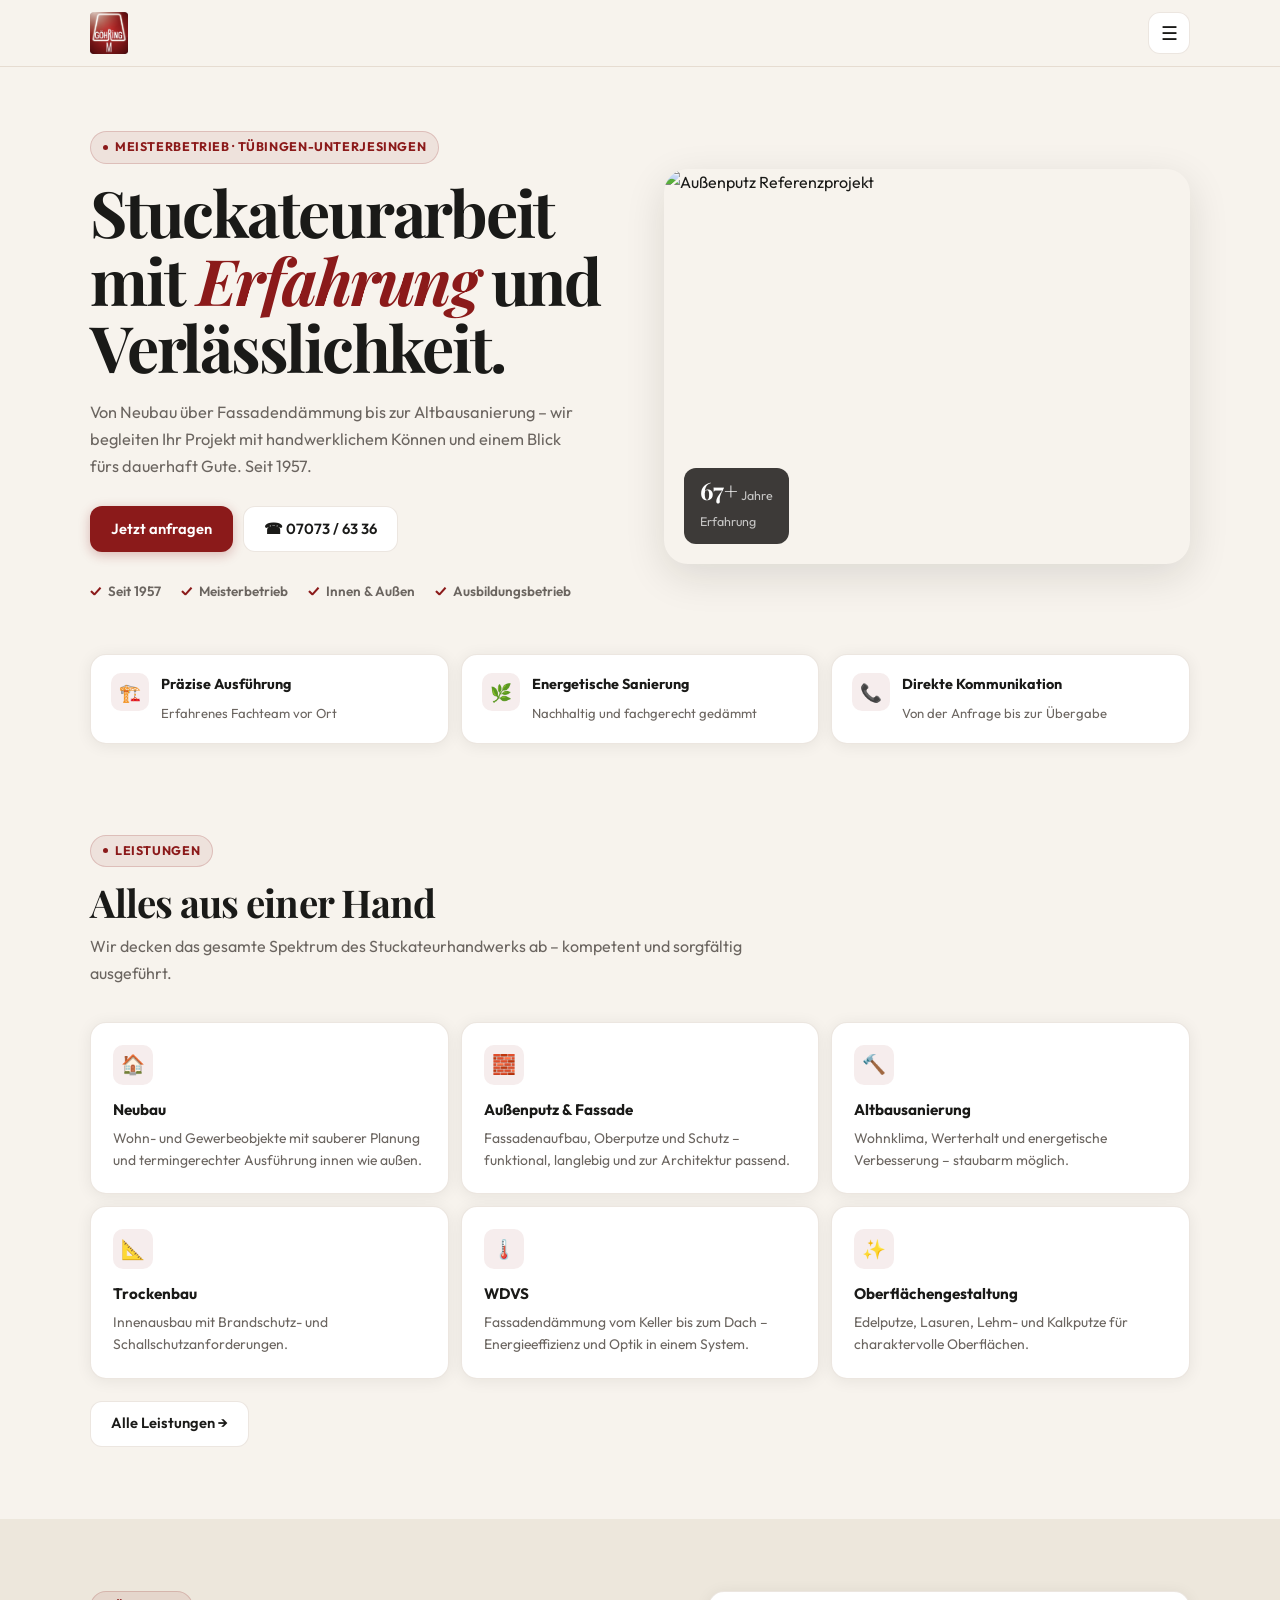
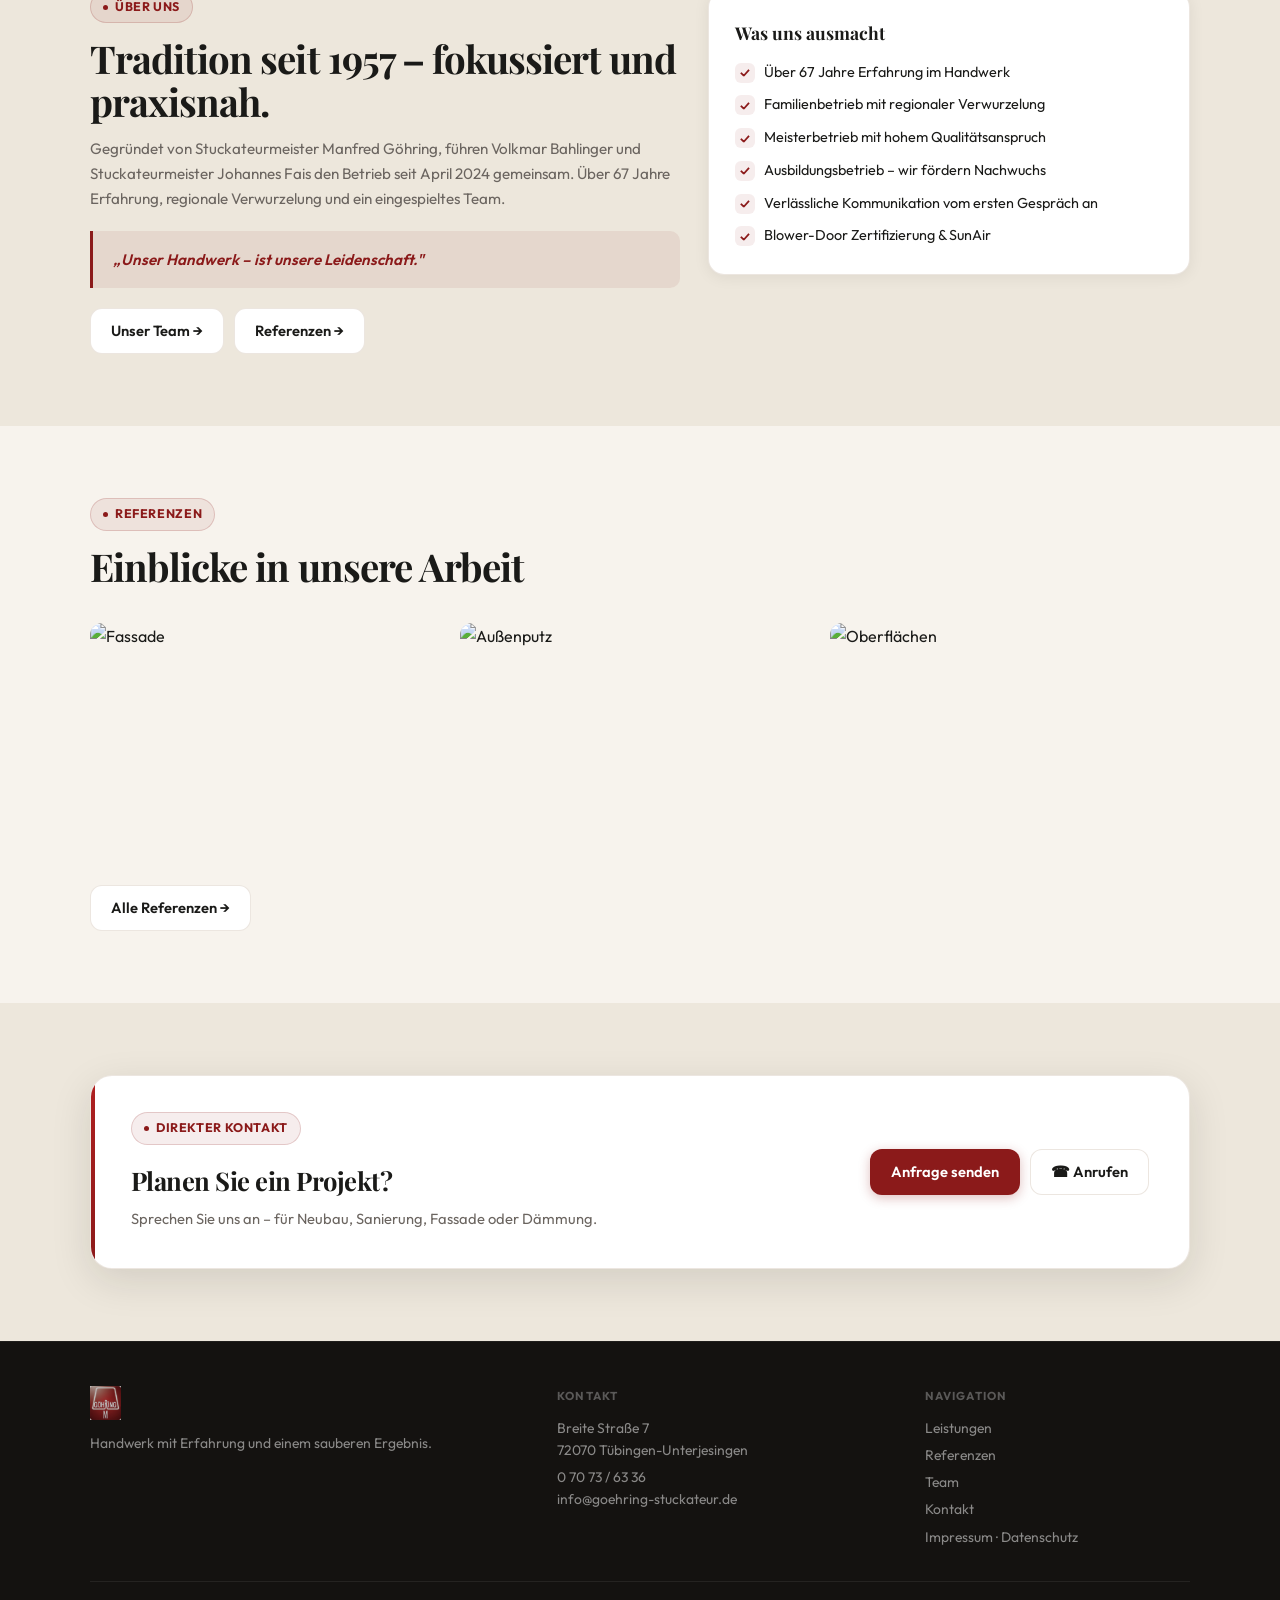
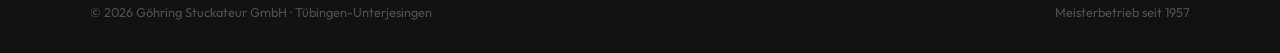
==== commit 930f2a59: "Add files via upload" ====
--- a/index.html
+++ b/index.html
@@ -1,13 +1,12 @@
 <!DOCTYPE html>
 <html lang="de">
 <head>
-  <meta charset="UTF-8"/>
-  <meta name="viewport" content="width=device-width, initial-scale=1.0"/>
-  <title>Göhring Stuckateur GmbH – Tübingen-Unterjesingen</title>
-  <meta name="description" content="Göhring Stuckateur GmbH – Meisterbetrieb seit 1957. Neubau, Außenputz, Altbausanierung, Trockenbau, WDVS und mehr in Tübingen-Unterjesingen."/>
+  <meta charset="UTF-8"/><meta name="viewport" content="width=device-width,initial-scale=1.0"/>
+  <title>Göhring Stuckateur GmbH – Meisterbetrieb seit 1957 in Tübingen</title>
+  <meta name="description" content="Göhring Stuckateur GmbH – Ihr Stuckateurbetrieb seit 1957 in Tübingen-Unterjesingen. Neubau, Außenputz, Altbausanierung, Trockenbau, WDVS, Oberflächengestaltung."/>
   <link rel="preconnect" href="https://fonts.googleapis.com">
   <link rel="preconnect" href="https://fonts.gstatic.com" crossorigin>
-  <link href="https://fonts.googleapis.com/css2?family=Playfair+Display:wght@700&family=Outfit:wght@300;400;500;600;700&display=swap" rel="stylesheet">
+  <link href="https://fonts.googleapis.com/css2?family=Playfair+Display:ital,wght@0,700;1,700&family=Outfit:wght@300;400;500;600;700&display=swap" rel="stylesheet">
   <link rel="stylesheet" href="styles.css"/>
 </head>
 <body>
@@ -19,8 +18,8 @@
     <nav class="nav-dropdown">
       <a href="index.html">Startseite</a>
       <a href="leistungen.html">Leistungen</a>
+      <a href="referenzen.html">Referenzen</a>
       <a href="team.html">Team</a>
-      <a href="referenzen.html">Referenzen</a>
       <a href="kontakt.html">Kontakt</a>
       <div class="nav-divider"></div>
       <a href="impressum.html">Impressum</a>
@@ -30,12 +29,14 @@
 </header>
 
 <main>
+
+  <!-- HERO -->
   <section class="hero">
     <div class="container hero-grid">
       <div class="hero-copy">
         <div class="eyebrow">Meisterbetrieb · Tübingen-Unterjesingen</div>
         <h1>Stuckateurarbeit mit <em>Erfahrung</em> und Verlässlichkeit.</h1>
-        <p>Von Neubau über Fassadendämmung bis zur Altbausanierung – handwerkliches Können seit über 67 Jahren.</p>
+        <p class="hero-lead">Von Neubau über Fassadendämmung bis zur Altbausanierung – wir begleiten Ihr Projekt mit handwerklichem Können und einem Blick fürs dauerhaft Gute. Seit 1957.</p>
         <div class="hero-actions">
           <a class="btn btn-primary" href="kontakt.html">Jetzt anfragen</a>
           <a class="btn btn-secondary" href="tel:+4970736336">☎ 07073 / 63 36</a>
@@ -48,19 +49,20 @@
         </ul>
       </div>
       <div>
-        <div class="hero-card">
-          <div class="hero-card-stat">
-            <strong>67+</strong>
-            <span>Jahre<br>Erfahrung</span>
+        <div class="hero-img-wrap">
+          <img src="imgs/aussenputz-1.jpg" alt="Außenputz Referenzprojekt">
+          <div class="hero-img-badge">
+            <div>
+              <strong>67+</strong>
+              <span>Jahre<br>Erfahrung</span>
+            </div>
           </div>
-          <span class="hero-card-badge">Handwerk mit Bestand</span>
-          <h2>Leistungen aus einer Hand</h2>
-          <p>Neubau · Sanierung · Trockenbau · WDVS · Oberflächen</p>
-        </div>
-      </div>
-    </div>
-  </section>
-
+        </div>
+      </div>
+    </div>
+  </section>
+
+  <!-- TRUST -->
   <section class="trust-bar">
     <div class="container trust-grid">
       <div class="trust-item">
@@ -69,7 +71,7 @@
       </div>
       <div class="trust-item">
         <div class="trust-icon">🌿</div>
-        <div><strong>Energetische Sanierung</strong><span>Nachhaltig und fachgerecht</span></div>
+        <div><strong>Energetische Sanierung</strong><span>Nachhaltig und fachgerecht gedämmt</span></div>
       </div>
       <div class="trust-item">
         <div class="trust-icon">📞</div>
@@ -78,34 +80,108 @@
     </div>
   </section>
 
+  <!-- LEISTUNGEN ÜBERSICHT -->
+  <section class="section">
+    <div class="container">
+      <div class="section-head">
+        <div class="eyebrow">Leistungen</div>
+        <h2>Alles aus einer Hand</h2>
+        <p class="section-lead">Wir decken das gesamte Spektrum des Stuckateurhandwerks ab – kompetent und sorgfältig ausgeführt.</p>
+      </div>
+      <div class="cards cards-3">
+        <article class="card">
+          <div class="card-icon">🏠</div>
+          <h3>Neubau</h3>
+          <p>Wohn- und Gewerbeobjekte mit sauberer Planung und termingerechter Ausführung innen wie außen.</p>
+        </article>
+        <article class="card">
+          <div class="card-icon">🧱</div>
+          <h3>Außenputz &amp; Fassade</h3>
+          <p>Fassadenaufbau, Oberputze und Schutz – funktional, langlebig und zur Architektur passend.</p>
+        </article>
+        <article class="card">
+          <div class="card-icon">🔨</div>
+          <h3>Altbausanierung</h3>
+          <p>Wohnklima, Werterhalt und energetische Verbesserung – staubarm möglich.</p>
+        </article>
+        <article class="card">
+          <div class="card-icon">📐</div>
+          <h3>Trockenbau</h3>
+          <p>Innenausbau mit Brandschutz- und Schallschutzanforderungen.</p>
+        </article>
+        <article class="card">
+          <div class="card-icon">🌡️</div>
+          <h3>WDVS</h3>
+          <p>Fassadendämmung vom Keller bis zum Dach – Energieeffizienz und Optik in einem System.</p>
+        </article>
+        <article class="card">
+          <div class="card-icon">✨</div>
+          <h3>Oberflächengestaltung</h3>
+          <p>Edelputze, Lasuren, Lehm- und Kalkputze für charaktervolle Oberflächen.</p>
+        </article>
+      </div>
+      <div style="margin-top:22px">
+        <a class="btn btn-secondary" href="leistungen.html">Alle Leistungen →</a>
+      </div>
+    </div>
+  </section>
+
+  <!-- ÜBER UNS -->
   <section class="section section-alt">
+    <div class="container split">
+      <div>
+        <div class="eyebrow">Über uns</div>
+        <h2>Tradition seit 1957 – fokussiert und praxisnah.</h2>
+        <p>Gegründet von Stuckateurmeister Manfred Göhring, führen Volkmar Bahlinger und Stuckateurmeister Johannes Fais den Betrieb seit April 2024 gemeinsam. Über 67 Jahre Erfahrung, regionale Verwurzelung und ein eingespieltes Team.</p>
+        <div class="firm-quote"><p>„Unser Handwerk – ist unsere Leidenschaft."</p></div>
+        <div style="margin-top:20px;display:flex;gap:10px;flex-wrap:wrap">
+          <a class="btn btn-secondary" href="team.html">Unser Team →</a>
+          <a class="btn btn-secondary" href="referenzen.html">Referenzen →</a>
+        </div>
+      </div>
+      <div class="info-panel">
+        <h3>Was uns ausmacht</h3>
+        <ul class="check-list">
+          <li>Über 67 Jahre Erfahrung im Handwerk</li>
+          <li>Familienbetrieb mit regionaler Verwurzelung</li>
+          <li>Meisterbetrieb mit hohem Qualitätsanspruch</li>
+          <li>Ausbildungsbetrieb – wir fördern Nachwuchs</li>
+          <li>Verlässliche Kommunikation vom ersten Gespräch an</li>
+          <li>Blower-Door Zertifizierung &amp; SunAir</li>
+        </ul>
+      </div>
+    </div>
+  </section>
+
+  <!-- REFERENZEN VORSCHAU -->
+  <section class="section">
     <div class="container">
-      <div class="split">
-        <div>
-          <div class="eyebrow">Über uns</div>
-          <h2>Tradition seit 1957 – fokussiert und praxisnah.</h2>
-          <p>Gegründet von Stuckateurmeister Manfred Göhring, führen Volkmar Bahlinger und Stuckateurmeister Johannes Fais den Betrieb seit April 2024 gemeinsam. Gabriele Göhring bleibt als Gesellschafterin eng verbunden.</p>
-          <div class="firm-quote"><p>„Unser Handwerk – ist unsere Leidenschaft."</p></div>
-          <div style="margin-top:20px">
-            <a class="btn btn-secondary" href="team.html">Unser Team →</a>
-          </div>
-        </div>
-        <div class="info-panel">
-          <h3>Was uns ausmacht</h3>
-          <ul class="check-list">
-            <li>Über 67 Jahre Erfahrung</li>
-            <li>Familienbetrieb mit regionaler Verwurzelung</li>
-            <li>Meisterbetrieb mit hohem Qualitätsanspruch</li>
-            <li>Ausbildungsbetrieb</li>
-            <li>Verlässliche Kommunikation</li>
-            <li>Blower-Door Zertifizierung</li>
-          </ul>
-        </div>
-      </div>
-    </div>
-  </section>
-
-  <section class="section">
+      <div class="section-head">
+        <div class="eyebrow">Referenzen</div>
+        <h2>Einblicke in unsere Arbeit</h2>
+      </div>
+      <div class="gallery-grid">
+        <div class="gallery-item" onclick="openLightbox('imgs/fassade-1.jpg',['imgs/fassade-1.jpg','imgs/aussenputz-2.jpg','imgs/oberflaechen-1.jpg','imgs/sandstein-1.jpg','imgs/innen-1.jpg','imgs/trockenbau-1.jpg'],0)">
+          <img src="imgs/fassade-1.jpg" alt="Fassade" loading="lazy">
+          <div class="gallery-item-overlay"><span>🔍</span></div>
+        </div>
+        <div class="gallery-item" onclick="openLightbox('imgs/aussenputz-2.jpg',['imgs/fassade-1.jpg','imgs/aussenputz-2.jpg','imgs/oberflaechen-1.jpg','imgs/sandstein-1.jpg','imgs/innen-1.jpg','imgs/trockenbau-1.jpg'],1)">
+          <img src="imgs/aussenputz-2.jpg" alt="Außenputz" loading="lazy">
+          <div class="gallery-item-overlay"><span>🔍</span></div>
+        </div>
+        <div class="gallery-item" onclick="openLightbox('imgs/oberflaechen-1.jpg',['imgs/fassade-1.jpg','imgs/aussenputz-2.jpg','imgs/oberflaechen-1.jpg','imgs/sandstein-1.jpg','imgs/innen-1.jpg','imgs/trockenbau-1.jpg'],2)">
+          <img src="imgs/oberflaechen-1.jpg" alt="Oberflächen" loading="lazy">
+          <div class="gallery-item-overlay"><span>🔍</span></div>
+        </div>
+      </div>
+      <div style="margin-top:22px">
+        <a class="btn btn-secondary" href="referenzen.html">Alle Referenzen →</a>
+      </div>
+    </div>
+  </section>
+
+  <!-- CTA -->
+  <section class="section section-alt">
     <div class="container">
       <div class="cta-panel">
         <div>
@@ -120,7 +196,16 @@
       </div>
     </div>
   </section>
+
 </main>
+
+<!-- LIGHTBOX -->
+<div class="lightbox" id="lightbox" onclick="closeLightbox()">
+  <button class="lightbox-close" onclick="closeLightbox()">✕</button>
+  <button class="lightbox-prev" onclick="event.stopPropagation();lightboxNav(-1)">‹</button>
+  <img class="lightbox-img" id="lightbox-img" src="" alt="" onclick="event.stopPropagation()">
+  <button class="lightbox-next" onclick="event.stopPropagation();lightboxNav(1)">›</button>
+</div>
 
 <footer class="site-footer">
   <div class="container">
@@ -137,6 +222,7 @@
       <div>
         <h4>Navigation</h4>
         <p><a href="leistungen.html">Leistungen</a></p>
+        <p><a href="referenzen.html">Referenzen</a></p>
         <p><a href="team.html">Team</a></p>
         <p><a href="kontakt.html">Kontakt</a></p>
         <p><a href="impressum.html">Impressum</a> · <a href="datenschutz.html">Datenschutz</a></p>
--- a/styles.css
+++ b/styles.css
@@ -1,4 +1,4 @@
-@import url('https://fonts.googleapis.com/css2?family=Playfair+Display:wght@700&family=Outfit:wght@300;400;500;600;700&display=swap');
+@import url('https://fonts.googleapis.com/css2?family=Playfair+Display:ital,wght@0,700;1,700&family=Outfit:wght@300;400;500;600;700&display=swap');
 
 :root {
   --bg: #f7f3ed;
@@ -6,281 +6,317 @@
   --text: #1a1a18;
   --muted: #6b6560;
   --line: rgba(26,26,24,0.1);
-  --line-warm: rgba(130,90,50,0.16);
+  --line-warm: rgba(130,90,50,0.15);
   --accent: #8b1a1a;
   --accent-mid: #b02020;
-  --accent-light: rgba(139,26,26,0.09);
+  --accent-light: rgba(139,26,26,0.08);
   --dark: #141210;
-  --radius: 18px;
-  --shadow: 0 4px 20px rgba(26,22,18,0.07);
-  --shadow-lg: 0 16px 48px rgba(26,22,18,0.12);
-}
-
-* { box-sizing: border-box; margin: 0; padding: 0; }
-html { scroll-behavior: smooth; }
-body {
-  font-family: 'Outfit', sans-serif;
-  background: var(--bg); color: var(--text);
-  line-height: 1.65; -webkit-font-smoothing: antialiased;
-}
-a { color: inherit; text-decoration: none; }
-img { max-width: 100%; display: block; }
-.container { width: min(1100px, calc(100% - 32px)); margin: 0 auto; }
-
-/* HEADER */
-.site-header {
-  position: sticky; top: 0; z-index: 200;
-  background: rgba(247,243,237,0.93);
-  backdrop-filter: blur(16px);
-  border-bottom: 1px solid var(--line-warm);
-}
-.nav-wrap {
-  display: flex; align-items: center;
-  justify-content: space-between;
-  min-height: 68px; gap: 16px;
-  position: relative;
-}
-.brand { display: flex; align-items: center; }
-.brand img { height: 44px; width: auto; }
-
-.nav-toggle {
-  display: flex; align-items: center; justify-content: center;
-  width: 44px; height: 44px; border-radius: 12px;
-  border: 1px solid var(--line-warm);
-  background: var(--surface); cursor: pointer;
-  font-size: 1.25rem; color: var(--text);
-  transition: background 0.2s; flex-shrink: 0;
-}
-.nav-toggle:hover { background: var(--accent-light); }
-
-.nav-dropdown {
-  position: absolute; top: calc(100% + 8px); right: 0;
-  background: var(--surface); border: 1px solid var(--line-warm);
-  border-radius: var(--radius); box-shadow: var(--shadow-lg);
-  padding: 8px; min-width: 210px;
-  display: none; flex-direction: column; gap: 2px; z-index: 300;
-}
-.nav-dropdown.open { display: flex; }
-.nav-dropdown a {
-  padding: 10px 14px; border-radius: 10px;
-  font-weight: 500; font-size: 0.93rem; color: var(--muted);
-  transition: background 0.15s, color 0.15s;
-}
-.nav-dropdown a:hover, .nav-dropdown a.active {
-  background: var(--accent-light); color: var(--accent);
-}
-.nav-divider { height: 1px; background: var(--line); margin: 4px 6px; }
-
-/* BUTTONS */
-.btn {
-  display: inline-flex; align-items: center; gap: 7px;
-  min-height: 46px; padding: 0 20px; border-radius: 12px;
-  font-weight: 600; font-size: 0.92rem; border: 1px solid transparent;
-  cursor: pointer; transition: all 0.18s; font-family: 'Outfit', sans-serif;
-}
-.btn-primary { background: var(--accent); color: #fff; box-shadow: 0 3px 12px rgba(139,26,26,0.28); }
-.btn-primary:hover { background: #6e1212; transform: translateY(-1px); }
-.btn-secondary { background: var(--surface); border-color: var(--line-warm); color: var(--text); }
-.btn-secondary:hover { background: #f0ebe3; transform: translateY(-1px); }
-
-/* EYEBROW */
-.eyebrow {
-  display: inline-flex; align-items: center; gap: 7px;
-  padding: 5px 12px; border-radius: 999px;
-  background: var(--accent-light); border: 1px solid rgba(139,26,26,0.18);
-  color: var(--accent); font-size: 0.8rem; font-weight: 600;
-  letter-spacing: 0.04em; margin-bottom: 14px;
-}
-.eyebrow::before {
-  content: ''; width: 5px; height: 5px;
-  border-radius: 50%; background: var(--accent);
-}
-
-/* HERO */
-.hero { padding: 64px 0 48px; }
-.hero-grid { display: grid; grid-template-columns: 1.1fr 0.9fr; gap: 48px; align-items: center; }
-.hero h1 {
-  font-family: 'Playfair Display', serif;
-  font-size: clamp(2.2rem,5vw,4rem);
-  letter-spacing: -0.03em; line-height: 1.08; margin-bottom: 16px;
-}
-.hero h1 em { font-style: italic; color: var(--accent); }
-.hero p { color: var(--muted); font-size: 1rem; margin-bottom: 24px; max-width: 480px; }
-.hero-actions { display: flex; gap: 10px; flex-wrap: wrap; margin-bottom: 24px; }
-.hero-facts { list-style: none; display: flex; gap: 20px; flex-wrap: wrap; }
-.hero-facts li { display: flex; align-items: center; gap: 6px; color: var(--muted); font-weight: 600; font-size: 0.85rem; }
-.hero-facts li::before { content: '✓'; color: var(--accent); font-weight: 700; }
-
-.hero-card {
-  border-radius: 24px; min-height: 460px; padding: 28px;
-  color: #fff; display: flex; flex-direction: column; justify-content: flex-end;
-  position: relative; overflow: hidden;
-  background: linear-gradient(170deg,rgba(10,6,4,.1) 0%,rgba(10,6,4,.72) 65%),
-              linear-gradient(135deg,#c4a882,#7a5238 50%,#2a1f18);
-  box-shadow: var(--shadow-lg);
-}
-.hero-card-stat {
-  position: absolute; top: 24px; right: 24px;
-  background: rgba(255,255,255,0.12); border: 1px solid rgba(255,255,255,0.22);
-  backdrop-filter: blur(8px); border-radius: 14px; padding: 12px 16px; text-align: center;
-}
-.hero-card-stat strong { display: block; font-family: 'Playfair Display',serif; font-size: 1.9rem; line-height: 1; margin-bottom: 2px; }
-.hero-card-stat span { font-size: 0.72rem; opacity: 0.7; }
-.hero-card-badge {
-  align-self: start; margin-bottom: auto;
-  background: rgba(255,255,255,0.12); border: 1px solid rgba(255,255,255,0.22);
-  padding: 6px 12px; border-radius: 999px; font-size: 0.8rem; font-weight: 600;
-}
-.hero-card h2 { font-family: 'Playfair Display',serif; font-size: 1.7rem; margin-bottom: 8px; }
-.hero-card p { opacity: .75; font-size: .9rem; margin: 0; }
-
-/* TRUST BAR */
-.trust-bar { padding-bottom: 16px; }
-.trust-grid { display: grid; grid-template-columns: repeat(3,1fr); gap: 12px; }
-.trust-item {
-  background: var(--surface); border: 1px solid var(--line-warm);
-  border-radius: var(--radius); padding: 18px 20px;
-  display: flex; align-items: flex-start; gap: 12px; box-shadow: var(--shadow);
-}
-.trust-icon { width: 38px; height: 38px; border-radius: 10px; background: var(--accent-light); display: grid; place-items: center; font-size: 1.1rem; flex-shrink: 0; }
-.trust-item strong { display: block; font-size: 0.9rem; margin-bottom: 2px; }
-.trust-item span { color: var(--muted); font-size: 0.82rem; }
-
-/* SECTIONS */
-.section { padding: 72px 0; }
-.section-alt { background: #ede7dc; }
-.section-dark { background: var(--dark); color: #fff; }
-.section-dark p { color: rgba(255,255,255,0.6); }
-.section-dark .eyebrow { color: rgba(255,255,255,0.7); background: rgba(255,255,255,0.07); border-color: rgba(255,255,255,0.12); }
-.section-dark .eyebrow::before { background: rgba(255,255,255,0.5); }
-
-.section-head { margin-bottom: 36px; max-width: 720px; }
-.section-head h2 {
-  font-family: 'Playfair Display',serif;
-  font-size: clamp(1.8rem,3vw,2.6rem);
-  letter-spacing: -0.025em; line-height: 1.1; margin-bottom: 10px;
-}
-.section-head p { color: var(--muted); }
-
-/* CARDS */
-.cards { display: grid; gap: 12px; }
-.cards-3 { grid-template-columns: repeat(3,minmax(0,1fr)); }
-.card {
-  background: var(--surface); border: 1px solid var(--line-warm);
-  border-radius: var(--radius); padding: 22px; box-shadow: var(--shadow);
-  transition: transform 0.2s, box-shadow 0.2s, border-color 0.2s;
-}
-.card:hover { transform: translateY(-2px); box-shadow: var(--shadow-lg); border-color: rgba(139,26,26,0.2); }
-.card-icon { width: 40px; height: 40px; border-radius: 10px; background: var(--accent-light); display: grid; place-items: center; font-size: 1.2rem; margin-bottom: 12px; }
-.card h3 { font-size: 0.95rem; font-weight: 700; margin-bottom: 6px; }
-.card p { color: var(--muted); font-size: 0.87rem; line-height: 1.55; }
-
-/* SPLIT */
-.split { display: grid; grid-template-columns: 1.1fr 0.9fr; gap: 28px; align-items: start; }
-.split h2 { font-family: 'Playfair Display',serif; font-size: clamp(1.7rem,3vw,2.4rem); letter-spacing: -0.025em; line-height: 1.1; margin-bottom: 14px; }
-.split p { color: var(--muted); margin-bottom: 14px; font-size: 0.95rem; }
-.info-panel { background: var(--surface); border: 1px solid var(--line-warm); border-radius: var(--radius); box-shadow: var(--shadow); padding: 26px; }
-.info-panel h3 { font-family: 'Playfair Display',serif; font-size: 1.1rem; margin-bottom: 14px; }
-.check-list { list-style: none; display: flex; flex-direction: column; gap: 9px; }
-.check-list li { display: flex; align-items: center; gap: 9px; font-size: 0.9rem; }
-.check-list li::before { content: '✓'; width: 20px; height: 20px; border-radius: 6px; background: var(--accent-light); color: var(--accent); font-weight: 700; font-size: 0.72rem; display: grid; place-items: center; flex-shrink: 0; }
-.firm-quote { margin-top: 20px; padding: 16px 20px; border-left: 3px solid var(--accent); background: var(--accent-light); border-radius: 0 10px 10px 0; }
-.firm-quote p { color: var(--accent) !important; font-style: italic; font-weight: 600; margin: 0 !important; }
-
-/* FEATURE GRID */
-.feature-grid { display: grid; grid-template-columns: repeat(3,1fr); gap: 12px; }
-.feature-box { background: var(--surface); border: 1px solid var(--line-warm); border-radius: var(--radius); padding: 18px 20px; box-shadow: var(--shadow); }
-.feature-box strong { display: block; font-weight: 700; font-size: 0.9rem; margin-bottom: 3px; }
-.feature-box span { color: var(--muted); font-size: 0.83rem; }
-
-/* TEAM */
-.team-grid { display: grid; grid-template-columns: repeat(3,1fr); gap: 16px; }
-.team-card { background: rgba(255,255,255,0.05); border: 1px solid rgba(255,255,255,0.1); border-radius: var(--radius); padding: 22px; text-align: center; }
-.team-avatar { width: 88px; height: 88px; border-radius: 50%; overflow: hidden; margin: 0 auto 14px; border: 3px solid rgba(255,255,255,0.15); background: linear-gradient(135deg,#b02020,#6e1212); }
-.team-avatar img { width: 100%; height: 100%; object-fit: cover; object-position: center top; }
-.team-card h3 { color: #fff; font-size: 0.95rem; font-weight: 700; margin-bottom: 3px; }
-.team-card .role-title { color: #c47474; font-size: 0.78rem; font-weight: 600; margin-bottom: 4px; }
-.team-card .role { color: rgba(255,255,255,0.48); font-size: 0.78rem; line-height: 1.5; }
-.team-card .since { display: inline-block; margin-top: 10px; padding: 3px 10px; border-radius: 999px; background: rgba(139,26,26,0.25); color: #c47474; font-size: 0.75rem; font-weight: 600; }
-
-/* PROJEKTE */
-.project-grid { display: grid; grid-template-columns: repeat(3,1fr); gap: 16px; }
-.project-card { background: rgba(255,255,255,0.04); border: 1px solid rgba(255,255,255,0.1); border-radius: var(--radius); overflow: hidden; transition: transform 0.2s, border-color 0.2s; }
-.project-card:hover { transform: translateY(-3px); border-color: rgba(255,255,255,0.2); }
-.project-visual { min-height: 180px; }
-.project-1 { background: linear-gradient(135deg,#ddc8ab,#8e7055); }
-.project-2 { background: linear-gradient(135deg,#d8dfe8,#6b7d8c); }
-.project-3 { background: linear-gradient(135deg,#d4b896,#7a4f30); }
-.project-copy { padding: 18px 20px; }
-.project-copy h3 { color: #fff; font-size: 0.95rem; font-weight: 700; margin-bottom: 5px; }
-.project-copy p { color: rgba(255,255,255,0.55); font-size: 0.83rem; line-height: 1.5; margin: 0; }
-
-/* CTA */
-.cta-panel { background: var(--surface); border: 1px solid var(--line-warm); border-radius: 24px; box-shadow: var(--shadow-lg); padding: 36px 40px; display: flex; align-items: center; justify-content: space-between; gap: 24px; position: relative; overflow: hidden; }
-.cta-panel::before { content: ''; position: absolute; left: 0; top: 0; bottom: 0; width: 4px; background: linear-gradient(180deg,var(--accent-mid),var(--accent)); }
-.cta-panel h2 { font-family: 'Playfair Display',serif; font-size: 1.6rem; letter-spacing: -0.02em; margin-bottom: 6px; }
-.cta-panel p { color: var(--muted); font-size: 0.92rem; margin: 0; }
-.cta-actions { display: flex; gap: 10px; flex-wrap: wrap; flex-shrink: 0; }
-
-/* KONTAKT */
-.contact-grid { display: grid; grid-template-columns: 0.9fr 1.1fr; gap: 18px; }
-.contact-card { background: var(--surface); border: 1px solid var(--line-warm); border-radius: var(--radius); box-shadow: var(--shadow); padding: 28px; }
-.contact-card h2 { font-family: 'Playfair Display',serif; font-size: 1.4rem; margin-bottom: 22px; }
-.contact-detail { display: flex; align-items: flex-start; gap: 11px; margin-bottom: 16px; }
-.contact-detail:last-child { margin-bottom: 0; }
-.contact-detail-icon { width: 34px; height: 34px; border-radius: 9px; background: var(--accent-light); display: grid; place-items: center; font-size: 0.95rem; flex-shrink: 0; margin-top: 2px; }
-.contact-detail strong { display: block; font-size: 0.78rem; color: var(--muted); text-transform: uppercase; letter-spacing: 0.05em; margin-bottom: 2px; }
-.contact-detail a:hover { color: var(--accent); }
-.contact-form { background: var(--surface); border: 1px solid var(--line-warm); border-radius: var(--radius); box-shadow: var(--shadow); padding: 28px; display: grid; gap: 14px; }
-.contact-form label { display: grid; gap: 6px; font-weight: 600; font-size: 0.87rem; }
-.contact-form input, .contact-form textarea { width: 100%; border: 1.5px solid var(--line-warm); border-radius: 10px; padding: 11px 14px; font: inherit; font-size: 0.92rem; background: var(--bg); color: var(--text); outline: none; transition: border-color 0.2s, box-shadow 0.2s; }
-.contact-form input:focus, .contact-form textarea:focus { border-color: var(--accent); box-shadow: 0 0 0 3px rgba(139,26,26,0.1); background: #fff; }
-.contact-form textarea { resize: vertical; min-height: 110px; }
-.form-note { color: var(--muted); font-size: 0.8rem; line-height: 1.5; }
-
-/* FOOTER */
-.site-footer { padding: 44px 0 30px; background: var(--dark); color: rgba(255,255,255,0.8); border-top: 1px solid rgba(255,255,255,0.05); }
-.footer-grid { display: grid; grid-template-columns: 1.3fr 1fr 0.8fr; gap: 36px; }
-.footer-logo { height: 36px; width: auto; margin-bottom: 12px; opacity: 0.8; }
-.footer-tagline { color: rgba(255,255,255,0.4); font-size: 0.87rem; line-height: 1.6; }
-.site-footer h4 { font-size: 0.75rem; text-transform: uppercase; letter-spacing: 0.1em; color: rgba(255,255,255,0.3); margin-bottom: 12px; }
-.site-footer p { color: rgba(255,255,255,0.5); font-size: 0.87rem; margin-bottom: 5px; line-height: 1.6; }
-.site-footer a { color: rgba(255,255,255,0.5); transition: color 0.2s; }
-.site-footer a:hover { color: #c47474; }
-.footer-bottom { margin-top: 28px; padding-top: 20px; border-top: 1px solid rgba(255,255,255,0.07); display: flex; justify-content: space-between; color: rgba(255,255,255,0.25); font-size: 0.8rem; }
-
-/* LEGAL */
-.legal-page { padding: 56px 0 72px; }
-.legal-card { background: #fff; border: 1px solid var(--line-warm); border-radius: 22px; box-shadow: var(--shadow-lg); padding: 36px 40px; max-width: 780px; }
-.legal-card h1 { font-family: 'Playfair Display',serif; font-size: clamp(1.8rem,4vw,2.6rem); letter-spacing: -0.025em; margin-bottom: 20px; }
-.legal-card h2 { font-size: 1.05rem; font-weight: 700; margin: 28px 0 8px; padding-bottom: 8px; border-bottom: 1px solid var(--line); }
-.legal-card p { color: var(--muted); margin-bottom: 12px; font-size: 0.93rem; }
-
-/* PAGE HERO */
-.page-hero { padding: 48px 0 36px; border-bottom: 1px solid var(--line-warm); margin-bottom: 0; }
-.page-hero h1 { font-family: 'Playfair Display',serif; font-size: clamp(2rem,4vw,3rem); letter-spacing: -0.03em; margin-bottom: 10px; }
-.page-hero p { color: var(--muted); max-width: 560px; }
-
-/* RESPONSIVE */
-@media (max-width: 980px) {
-  .hero-grid, .split, .contact-grid, .footer-grid { grid-template-columns: 1fr; }
-  .cta-panel { flex-direction: column; align-items: flex-start; }
-  .feature-grid, .project-grid, .cards-3, .trust-grid, .team-grid { grid-template-columns: repeat(2,1fr); }
-}
-@media (max-width: 560px) {
-  .feature-grid, .project-grid, .cards-3, .trust-grid, .team-grid { grid-template-columns: 1fr; }
-  .hero { padding: 40px 0 32px; }
-  .section { padding: 52px 0; }
-  .legal-card, .cta-panel { padding: 24px 18px; }
-}
-
-@keyframes fadeUp {
-  from { opacity: 0; transform: translateY(14px); }
-  to { opacity: 1; transform: translateY(0); }
-}
-.hero-copy > * { animation: fadeUp 0.5s ease both; }
-.hero-copy > *:nth-child(1) { animation-delay: 0.05s; }
-.hero-copy > *:nth-child(2) { animation-delay: 0.12s; }
-.hero-copy > *:nth-child(3) { animation-delay: 0.19s; }
-.hero-copy > *:nth-child(4) { animation-delay: 0.25s; }
-.hero-copy > *:nth-child(5) { animation-delay: 0.31s; }
+  --dark-2: #1e1a17;
+  --radius: 16px;
+  --shadow: 0 2px 16px rgba(26,22,18,0.07);
+  --shadow-lg: 0 12px 40px rgba(26,22,18,0.12);
+}
+
+*{box-sizing:border-box;margin:0;padding:0}
+html{scroll-behavior:smooth}
+body{font-family:'Outfit',sans-serif;background:var(--bg);color:var(--text);line-height:1.65;-webkit-font-smoothing:antialiased}
+a{color:inherit;text-decoration:none}
+img{max-width:100%;display:block}
+.container{width:min(1100px,calc(100% - 32px));margin:0 auto}
+
+/* ── HEADER ── */
+.site-header{
+  position:sticky;top:0;z-index:200;
+  background:rgba(247,243,237,0.94);
+  backdrop-filter:blur(18px);
+  border-bottom:1px solid var(--line-warm);
+}
+.nav-wrap{
+  display:flex;align-items:center;justify-content:space-between;
+  min-height:66px;gap:16px;position:relative;
+}
+.brand img{height:42px;width:auto}
+
+.nav-toggle{
+  display:flex;align-items:center;justify-content:center;
+  width:42px;height:42px;border-radius:12px;
+  border:1px solid var(--line-warm);background:var(--surface);
+  cursor:pointer;font-size:1.2rem;color:var(--text);transition:background .2s;
+}
+.nav-toggle:hover{background:var(--accent-light)}
+
+.nav-dropdown{
+  position:absolute;top:calc(100% + 8px);right:0;
+  background:var(--surface);border:1px solid var(--line-warm);
+  border-radius:var(--radius);box-shadow:var(--shadow-lg);
+  padding:8px;min-width:200px;
+  display:none;flex-direction:column;gap:2px;z-index:300;
+}
+.nav-dropdown.open{display:flex}
+.nav-dropdown a{
+  padding:10px 14px;border-radius:10px;
+  font-weight:500;font-size:.92rem;color:var(--muted);
+  transition:background .15s,color .15s;
+}
+.nav-dropdown a:hover,.nav-dropdown a.active{background:var(--accent-light);color:var(--accent)}
+.nav-divider{height:1px;background:var(--line);margin:4px 6px}
+
+/* ── BUTTONS ── */
+.btn{
+  display:inline-flex;align-items:center;gap:7px;
+  min-height:46px;padding:0 20px;border-radius:12px;
+  font-weight:600;font-size:.92rem;border:1.5px solid transparent;
+  cursor:pointer;transition:all .18s;font-family:'Outfit',sans-serif;
+}
+.btn-primary{background:var(--accent);color:#fff;box-shadow:0 3px 12px rgba(139,26,26,.28)}
+.btn-primary:hover{background:#6e1212;transform:translateY(-1px);box-shadow:0 5px 18px rgba(139,26,26,.36)}
+.btn-secondary{background:var(--surface);border-color:var(--line-warm);color:var(--text)}
+.btn-secondary:hover{background:#f0ebe3;transform:translateY(-1px)}
+
+/* ── EYEBROW ── */
+.eyebrow{
+  display:inline-flex;align-items:center;gap:7px;
+  padding:5px 12px;border-radius:999px;
+  background:var(--accent-light);border:1px solid rgba(139,26,26,.18);
+  color:var(--accent);font-size:.78rem;font-weight:700;
+  letter-spacing:.05em;text-transform:uppercase;margin-bottom:14px;
+}
+.eyebrow::before{content:'';width:5px;height:5px;border-radius:50%;background:var(--accent)}
+
+/* ── HERO ── */
+.hero{padding:64px 0 52px}
+.hero-grid{display:grid;grid-template-columns:1fr 1fr;gap:48px;align-items:center}
+.hero h1{
+  font-family:'Playfair Display',serif;
+  font-size:clamp(2.2rem,5vw,4rem);
+  letter-spacing:-.035em;line-height:1.06;margin-bottom:18px;
+}
+.hero h1 em{font-style:italic;color:var(--accent)}
+.hero-lead{color:var(--muted);font-size:1.02rem;margin-bottom:26px;max-width:500px}
+.hero-actions{display:flex;gap:10px;flex-wrap:wrap;margin-bottom:28px}
+.hero-facts{list-style:none;display:flex;gap:20px;flex-wrap:wrap}
+.hero-facts li{display:flex;align-items:center;gap:6px;color:var(--muted);font-weight:600;font-size:.84rem}
+.hero-facts li::before{content:'✓';color:var(--accent);font-weight:800}
+
+/* Hero-Bild */
+.hero-img-wrap{
+  border-radius:24px;overflow:hidden;
+  box-shadow:var(--shadow-lg);
+  aspect-ratio:4/3;
+  position:relative;
+}
+.hero-img-wrap img{width:100%;height:100%;object-fit:cover}
+.hero-img-badge{
+  position:absolute;bottom:20px;left:20px;
+  background:rgba(20,18,16,.82);backdrop-filter:blur(8px);
+  color:#fff;padding:10px 16px;border-radius:12px;
+  display:flex;align-items:center;gap:10px;
+}
+.hero-img-badge strong{font-family:'Playfair Display',serif;font-size:1.5rem;line-height:1}
+.hero-img-badge span{font-size:.78rem;opacity:.7;line-height:1.3}
+
+/* ── TRUST BAR ── */
+.trust-bar{padding-bottom:18px}
+.trust-grid{display:grid;grid-template-columns:repeat(3,1fr);gap:12px}
+.trust-item{
+  background:var(--surface);border:1px solid var(--line-warm);
+  border-radius:var(--radius);padding:18px 20px;
+  display:flex;align-items:flex-start;gap:12px;box-shadow:var(--shadow);
+}
+.trust-icon{width:38px;height:38px;border-radius:10px;background:var(--accent-light);display:grid;place-items:center;font-size:1.1rem;flex-shrink:0}
+.trust-item strong{display:block;font-size:.9rem;margin-bottom:2px}
+.trust-item span{color:var(--muted);font-size:.82rem}
+
+/* ── SECTIONS ── */
+.section{padding:72px 0}
+.section-alt{background:#ede7dc}
+.section-dark{background:var(--dark);color:#fff}
+.section-dark p,.section-dark .section-lead{color:rgba(255,255,255,.6)}
+.section-dark .eyebrow{color:rgba(255,255,255,.75);background:rgba(255,255,255,.07);border-color:rgba(255,255,255,.12)}
+.section-dark .eyebrow::before{background:rgba(255,255,255,.5)}
+
+.section-head{margin-bottom:36px;max-width:700px}
+.section-head h2{
+  font-family:'Playfair Display',serif;
+  font-size:clamp(1.8rem,3vw,2.6rem);
+  letter-spacing:-.025em;line-height:1.1;margin-bottom:10px;
+}
+.section-lead{color:var(--muted)}
+
+/* ── CARDS ── */
+.cards{display:grid;gap:12px}
+.cards-3{grid-template-columns:repeat(3,minmax(0,1fr))}
+.card{
+  background:var(--surface);border:1px solid var(--line-warm);
+  border-radius:var(--radius);padding:22px;box-shadow:var(--shadow);
+  transition:transform .2s,box-shadow .2s,border-color .2s;
+}
+.card:hover{transform:translateY(-2px);box-shadow:var(--shadow-lg);border-color:rgba(139,26,26,.22)}
+.card-icon{width:40px;height:40px;border-radius:10px;background:var(--accent-light);display:grid;place-items:center;font-size:1.2rem;margin-bottom:12px}
+.card h3{font-size:.95rem;font-weight:700;margin-bottom:6px}
+.card p{color:var(--muted);font-size:.87rem;line-height:1.55}
+
+/* ── SPLIT ── */
+.split{display:grid;grid-template-columns:1.1fr 0.9fr;gap:28px;align-items:start}
+.split h2{font-family:'Playfair Display',serif;font-size:clamp(1.7rem,3vw,2.4rem);letter-spacing:-.025em;line-height:1.1;margin-bottom:14px}
+.split p{color:var(--muted);margin-bottom:14px;font-size:.95rem}
+.info-panel{background:var(--surface);border:1px solid var(--line-warm);border-radius:var(--radius);box-shadow:var(--shadow);padding:26px}
+.info-panel h3{font-family:'Playfair Display',serif;font-size:1.1rem;margin-bottom:14px}
+.check-list{list-style:none;display:flex;flex-direction:column;gap:9px}
+.check-list li{display:flex;align-items:center;gap:9px;font-size:.9rem}
+.check-list li::before{content:'✓';width:20px;height:20px;border-radius:6px;background:var(--accent-light);color:var(--accent);font-weight:800;font-size:.72rem;display:grid;place-items:center;flex-shrink:0}
+.firm-quote{margin-top:20px;padding:16px 20px;border-left:3px solid var(--accent);background:var(--accent-light);border-radius:0 10px 10px 0}
+.firm-quote p{color:var(--accent)!important;font-style:italic;font-weight:600;margin:0!important}
+
+/* ── FEATURE GRID ── */
+.feature-grid{display:grid;grid-template-columns:repeat(3,1fr);gap:12px}
+.feature-box{background:var(--surface);border:1px solid var(--line-warm);border-radius:var(--radius);padding:18px 20px;box-shadow:var(--shadow)}
+.feature-box strong{display:block;font-weight:700;font-size:.9rem;margin-bottom:3px}
+.feature-box span{color:var(--muted);font-size:.83rem}
+
+/* ── GALERIE ── */
+.gallery-section{padding:72px 0}
+.gallery-tabs{display:flex;gap:8px;flex-wrap:wrap;margin-bottom:28px}
+.gallery-tab{
+  padding:8px 16px;border-radius:999px;
+  border:1.5px solid var(--line-warm);background:var(--surface);
+  font-weight:600;font-size:.85rem;cursor:pointer;
+  transition:all .18s;color:var(--muted);
+}
+.gallery-tab:hover{border-color:var(--accent);color:var(--accent)}
+.gallery-tab.active{background:var(--accent);border-color:var(--accent);color:#fff}
+
+.gallery-grid{
+  display:grid;
+  grid-template-columns:repeat(3,1fr);
+  gap:10px;
+}
+.gallery-item{
+  border-radius:12px;overflow:hidden;
+  aspect-ratio:3/2;cursor:pointer;position:relative;
+}
+.gallery-item img{width:100%;height:100%;object-fit:cover;transition:transform .3s}
+.gallery-item:hover img{transform:scale(1.04)}
+.gallery-item-overlay{
+  position:absolute;inset:0;
+  background:rgba(20,18,16,0);
+  display:flex;align-items:center;justify-content:center;
+  transition:background .2s;
+}
+.gallery-item:hover .gallery-item-overlay{background:rgba(20,18,16,.3)}
+.gallery-item-overlay span{
+  color:#fff;font-size:1.6rem;opacity:0;
+  transition:opacity .2s;
+}
+.gallery-item:hover .gallery-item-overlay span{opacity:1}
+
+/* Lightbox */
+.lightbox{
+  position:fixed;inset:0;z-index:999;
+  background:rgba(0,0,0,.92);backdrop-filter:blur(8px);
+  display:none;align-items:center;justify-content:center;
+  padding:20px;
+}
+.lightbox.open{display:flex}
+.lightbox-img{max-width:90vw;max-height:85vh;border-radius:10px;object-fit:contain}
+.lightbox-close{
+  position:fixed;top:20px;right:20px;
+  width:44px;height:44px;border-radius:50%;
+  background:rgba(255,255,255,.15);border:0;color:#fff;
+  font-size:1.3rem;cursor:pointer;display:grid;place-items:center;
+}
+.lightbox-prev,.lightbox-next{
+  position:fixed;top:50%;transform:translateY(-50%);
+  width:50px;height:50px;border-radius:50%;
+  background:rgba(255,255,255,.12);border:0;color:#fff;
+  font-size:1.4rem;cursor:pointer;display:grid;place-items:center;
+  transition:background .2s;
+}
+.lightbox-prev{left:16px}.lightbox-next{right:16px}
+.lightbox-prev:hover,.lightbox-next:hover{background:rgba(255,255,255,.25)}
+
+/* ── TEAM ── */
+.team-grid{display:grid;grid-template-columns:repeat(3,1fr);gap:16px}
+.team-card{background:rgba(255,255,255,.05);border:1px solid rgba(255,255,255,.1);border-radius:var(--radius);padding:22px;text-align:center;transition:border-color .2s}
+.team-card:hover{border-color:rgba(196,116,116,.3)}
+.team-avatar{width:90px;height:90px;border-radius:50%;overflow:hidden;margin:0 auto 14px;border:3px solid rgba(255,255,255,.15);background:linear-gradient(135deg,#b02020,#6e1212)}
+.team-avatar img{width:100%;height:100%;object-fit:cover;object-position:center top}
+.team-card h3{color:#fff;font-size:.95rem;font-weight:700;margin-bottom:3px;line-height:1.3}
+.team-card .role-title{color:#c47474;font-size:.76rem;font-weight:700;margin-bottom:5px;text-transform:uppercase;letter-spacing:.04em}
+.team-card .role{color:rgba(255,255,255,.45);font-size:.78rem;line-height:1.5}
+.team-card .since{display:inline-block;margin-top:10px;padding:3px 10px;border-radius:999px;background:rgba(139,26,26,.25);color:#c47474;font-size:.74rem;font-weight:600}
+
+/* ── CTA ── */
+.cta-panel{
+  background:var(--surface);border:1px solid var(--line-warm);
+  border-radius:22px;box-shadow:var(--shadow-lg);
+  padding:36px 40px;display:flex;
+  align-items:center;justify-content:space-between;gap:24px;
+  position:relative;overflow:hidden;
+}
+.cta-panel::before{content:'';position:absolute;left:0;top:0;bottom:0;width:4px;background:linear-gradient(180deg,var(--accent-mid),var(--accent))}
+.cta-panel h2{font-family:'Playfair Display',serif;font-size:1.6rem;letter-spacing:-.02em;margin-bottom:6px}
+.cta-panel p{color:var(--muted);font-size:.92rem;margin:0}
+.cta-actions{display:flex;gap:10px;flex-wrap:wrap;flex-shrink:0}
+
+/* ── KONTAKT ── */
+.contact-grid{display:grid;grid-template-columns:0.9fr 1.1fr;gap:18px}
+.contact-card{background:var(--surface);border:1px solid var(--line-warm);border-radius:var(--radius);box-shadow:var(--shadow);padding:28px}
+.contact-card h2{font-family:'Playfair Display',serif;font-size:1.4rem;margin-bottom:22px}
+.contact-detail{display:flex;align-items:flex-start;gap:11px;margin-bottom:16px}
+.contact-detail:last-child{margin-bottom:0}
+.contact-detail-icon{width:34px;height:34px;border-radius:9px;background:var(--accent-light);display:grid;place-items:center;font-size:.95rem;flex-shrink:0;margin-top:2px}
+.contact-detail strong{display:block;font-size:.75rem;color:var(--muted);text-transform:uppercase;letter-spacing:.06em;margin-bottom:2px;font-weight:700}
+.contact-detail a:hover{color:var(--accent)}
+.contact-form{background:var(--surface);border:1px solid var(--line-warm);border-radius:var(--radius);box-shadow:var(--shadow);padding:28px;display:grid;gap:14px}
+.contact-form label{display:grid;gap:6px;font-weight:600;font-size:.87rem}
+.contact-form input,.contact-form textarea{width:100%;border:1.5px solid var(--line-warm);border-radius:10px;padding:11px 14px;font:inherit;font-size:.92rem;background:var(--bg);color:var(--text);outline:none;transition:border-color .2s,box-shadow .2s}
+.contact-form input:focus,.contact-form textarea:focus{border-color:var(--accent);box-shadow:0 0 0 3px rgba(139,26,26,.1);background:#fff}
+.contact-form textarea{resize:vertical;min-height:110px}
+.form-note{color:var(--muted);font-size:.8rem;line-height:1.5}
+
+/* ── FOOTER ── */
+.site-footer{padding:44px 0 30px;background:var(--dark);color:rgba(255,255,255,.8);border-top:1px solid rgba(255,255,255,.05)}
+.footer-grid{display:grid;grid-template-columns:1.3fr 1fr 0.8fr;gap:36px}
+.footer-logo{height:34px;width:auto;margin-bottom:12px;opacity:.75}
+.footer-tagline{color:rgba(255,255,255,.4);font-size:.87rem;line-height:1.6}
+.site-footer h4{font-size:.72rem;text-transform:uppercase;letter-spacing:.1em;color:rgba(255,255,255,.3);margin-bottom:12px;font-weight:700}
+.site-footer p{color:rgba(255,255,255,.5);font-size:.87rem;margin-bottom:5px;line-height:1.6}
+.site-footer a{color:rgba(255,255,255,.5);transition:color .2s}
+.site-footer a:hover{color:#c47474}
+.footer-bottom{margin-top:28px;padding-top:20px;border-top:1px solid rgba(255,255,255,.07);display:flex;justify-content:space-between;color:rgba(255,255,255,.25);font-size:.8rem}
+
+/* ── LEGAL ── */
+.legal-page{padding:56px 0 72px}
+.legal-card{background:#fff;border:1px solid var(--line-warm);border-radius:20px;box-shadow:var(--shadow-lg);padding:36px 40px;max-width:760px}
+.legal-card h1{font-family:'Playfair Display',serif;font-size:clamp(1.8rem,4vw,2.5rem);letter-spacing:-.025em;margin-bottom:20px}
+.legal-card h2{font-size:1.02rem;font-weight:700;margin:26px 0 8px;padding-bottom:8px;border-bottom:1px solid var(--line)}
+.legal-card p{color:var(--muted);margin-bottom:12px;font-size:.93rem}
+
+/* ── PAGE HERO ── */
+.page-hero{padding:44px 0 32px;background:var(--bg);border-bottom:1px solid var(--line-warm)}
+.page-hero h1{font-family:'Playfair Display',serif;font-size:clamp(2rem,4vw,3rem);letter-spacing:-.03em;margin-bottom:10px}
+.page-hero p{color:var(--muted);max-width:540px}
+
+/* ── RESPONSIVE ── */
+@media(max-width:980px){
+  .hero-grid,.split,.contact-grid,.footer-grid{grid-template-columns:1fr}
+  .cta-panel{flex-direction:column;align-items:flex-start}
+  .feature-grid,.cards-3,.trust-grid,.team-grid{grid-template-columns:repeat(2,1fr)}
+  .gallery-grid{grid-template-columns:repeat(2,1fr)}
+}
+@media(max-width:560px){
+  .cards-3,.trust-grid,.team-grid,.gallery-grid,.feature-grid{grid-template-columns:1fr}
+  .hero{padding:40px 0 32px}
+  .section{padding:52px 0}
+  .legal-card,.cta-panel{padding:22px 18px}
+}
+
+/* ── ANIMATION ── */
+@keyframes fadeUp{from{opacity:0;transform:translateY(14px)}to{opacity:1;transform:translateY(0)}}
+.hero-copy>*{animation:fadeUp .5s ease both}
+.hero-copy>*:nth-child(1){animation-delay:.05s}
+.hero-copy>*:nth-child(2){animation-delay:.12s}
+.hero-copy>*:nth-child(3){animation-delay:.19s}
+.hero-copy>*:nth-child(4){animation-delay:.26s}
+.hero-copy>*:nth-child(5){animation-delay:.32s}
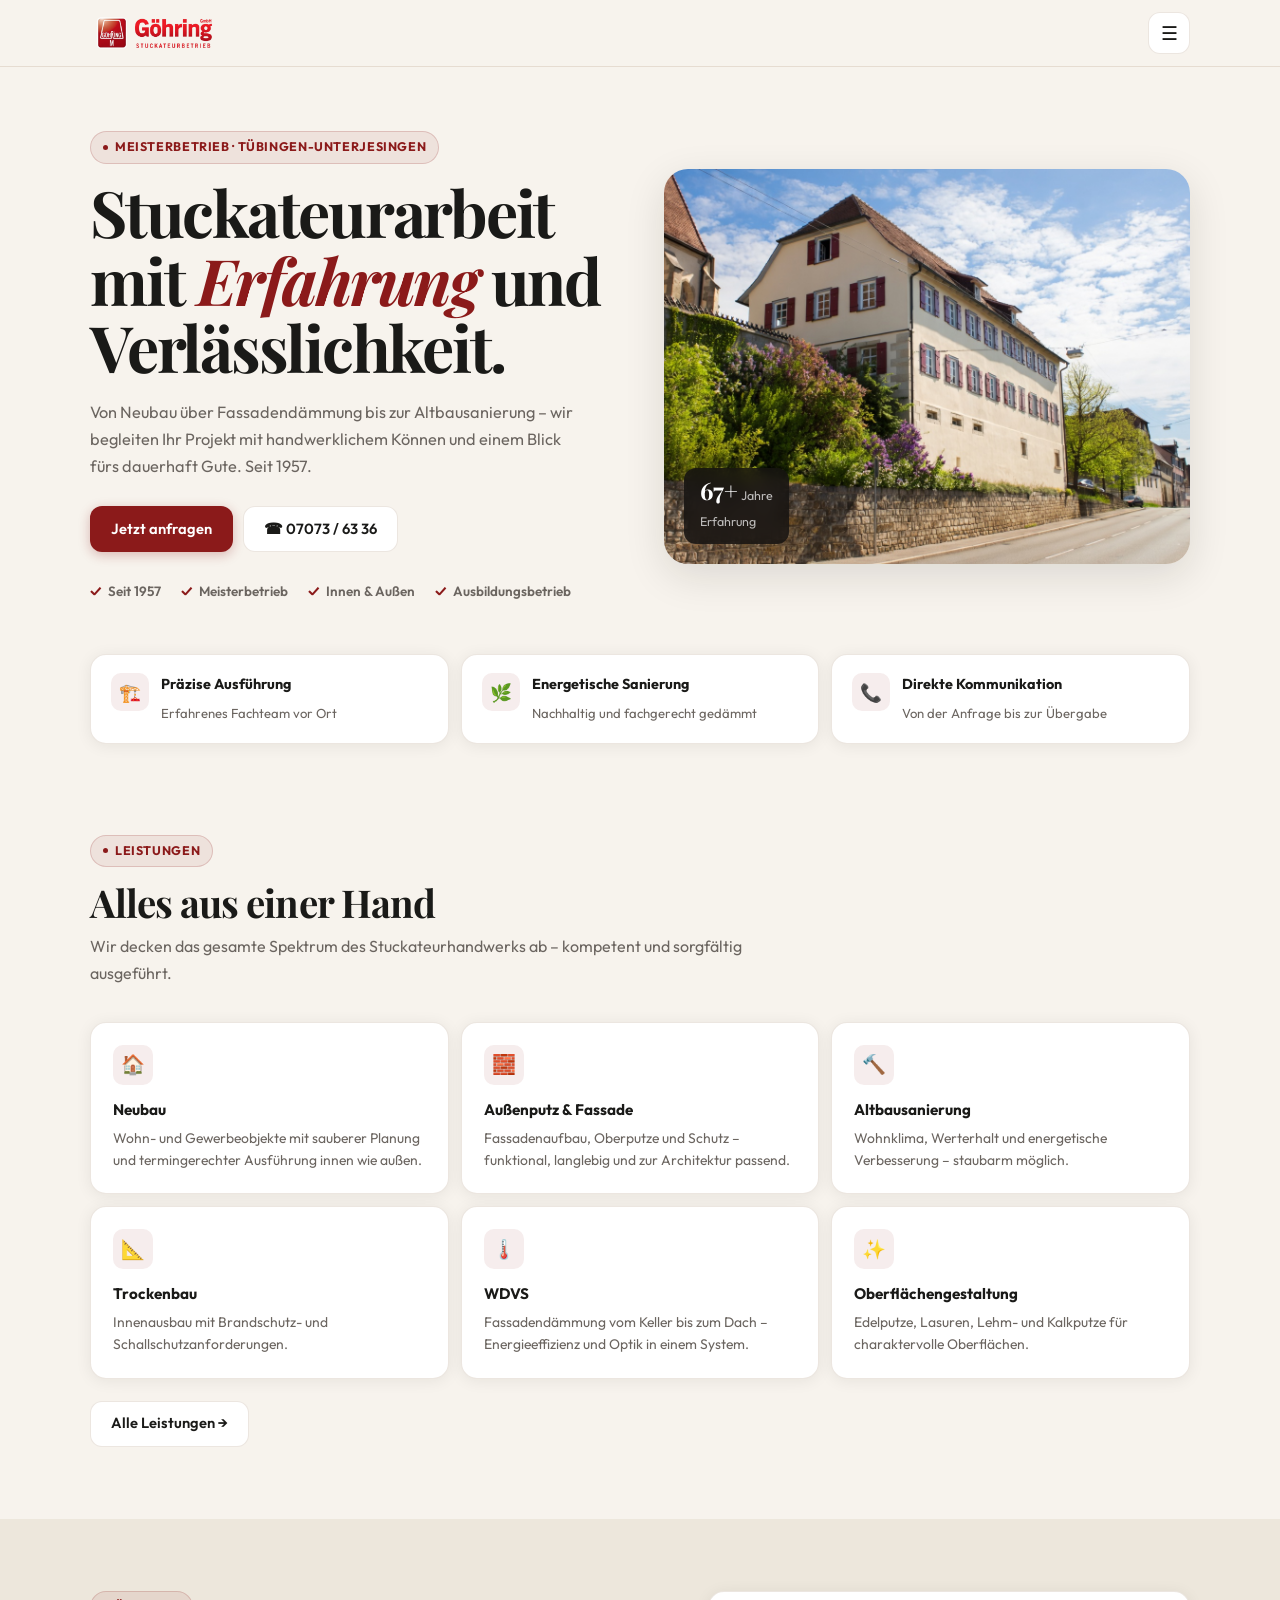
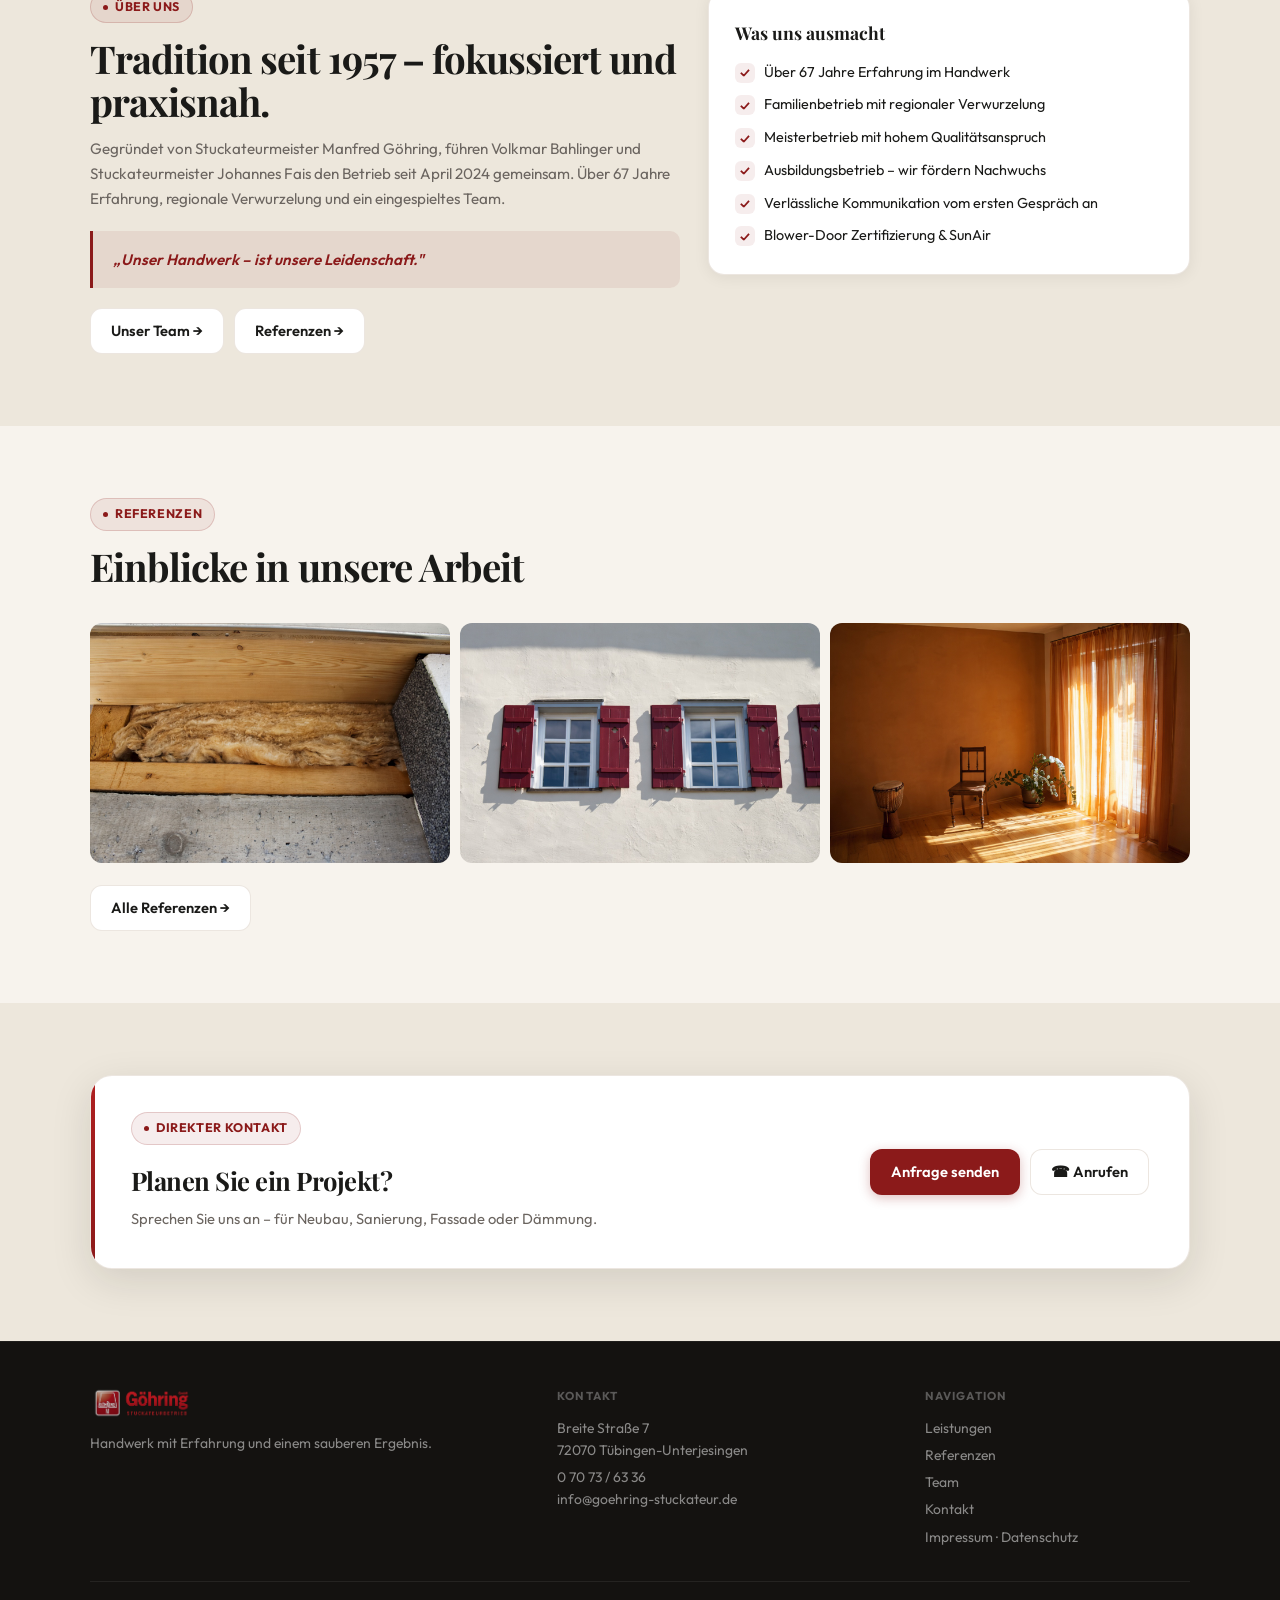
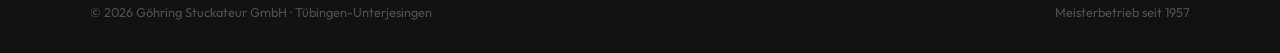
==== commit 5735cc17: "Add files via upload" ====
--- a/index.html
+++ b/index.html
@@ -13,7 +13,7 @@
 
 <header class="site-header">
   <div class="container nav-wrap">
-    <a href="index.html" class="brand"><img src="logo.jpg" alt="Göhring Stuckateur GmbH"></a>
+    <a href="index.html" class="brand"><img src="logo.png" alt="Göhring Stuckateur GmbH"></a>
     <button class="nav-toggle" aria-label="Menü">☰</button>
     <nav class="nav-dropdown">
       <a href="index.html">Startseite</a>
@@ -211,7 +211,7 @@
   <div class="container">
     <div class="footer-grid">
       <div>
-        <img src="logo.jpg" alt="Göhring Logo" class="footer-logo">
+        <img src="logo.png" alt="Göhring Logo" class="footer-logo">
         <p class="footer-tagline">Handwerk mit Erfahrung und einem sauberen Ergebnis.</p>
       </div>
       <div>
